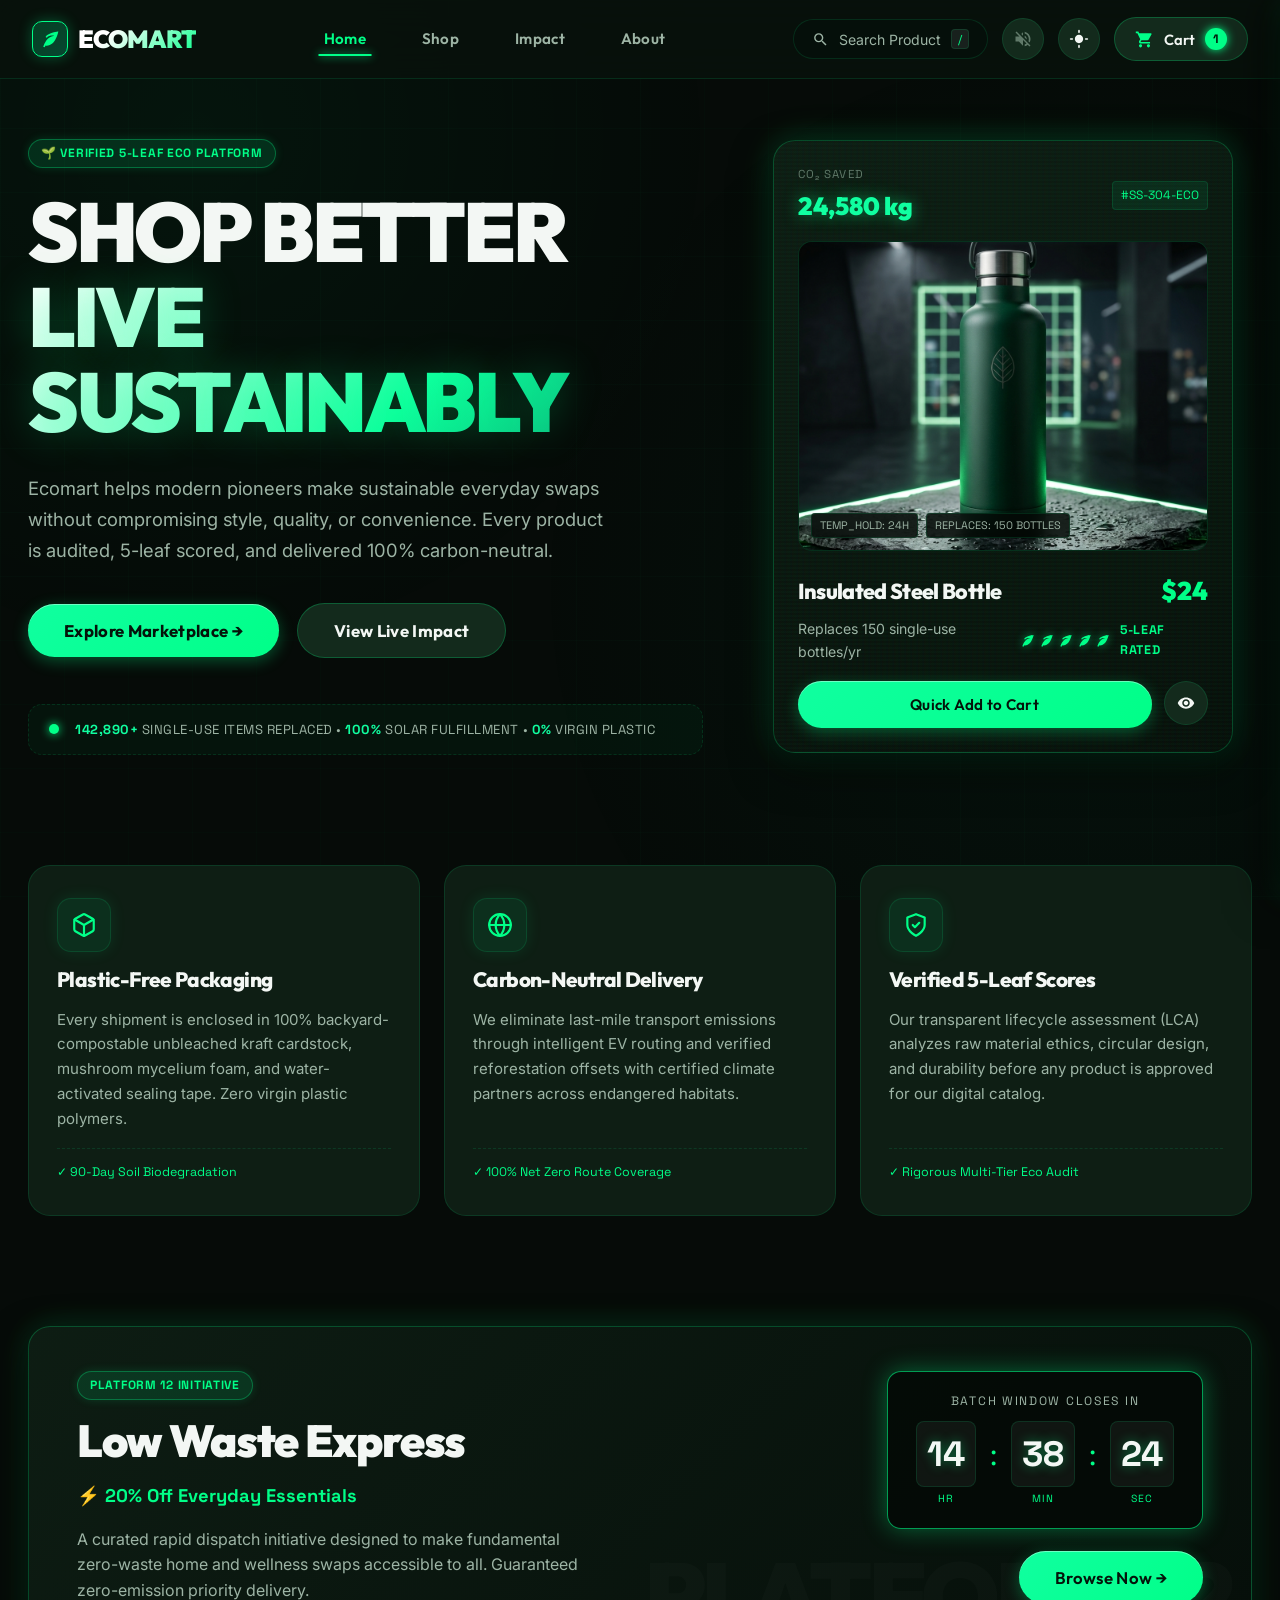
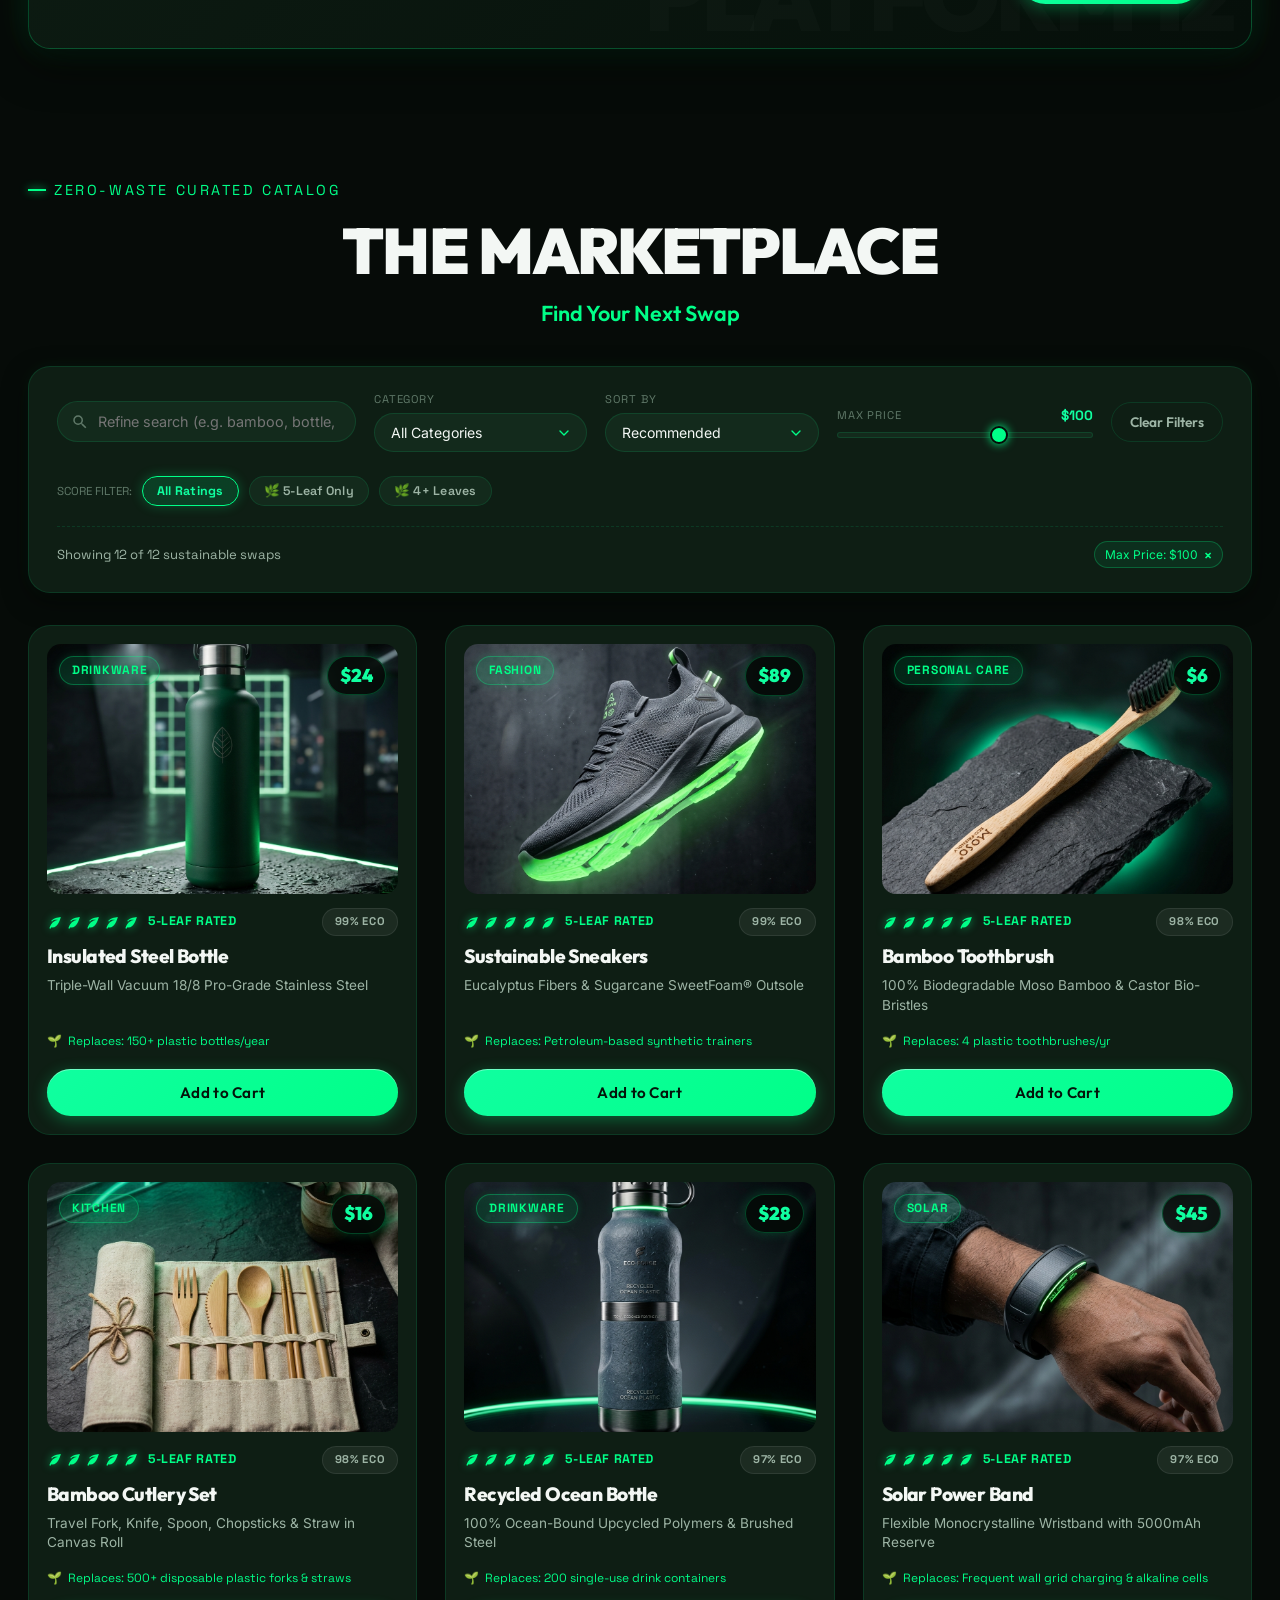
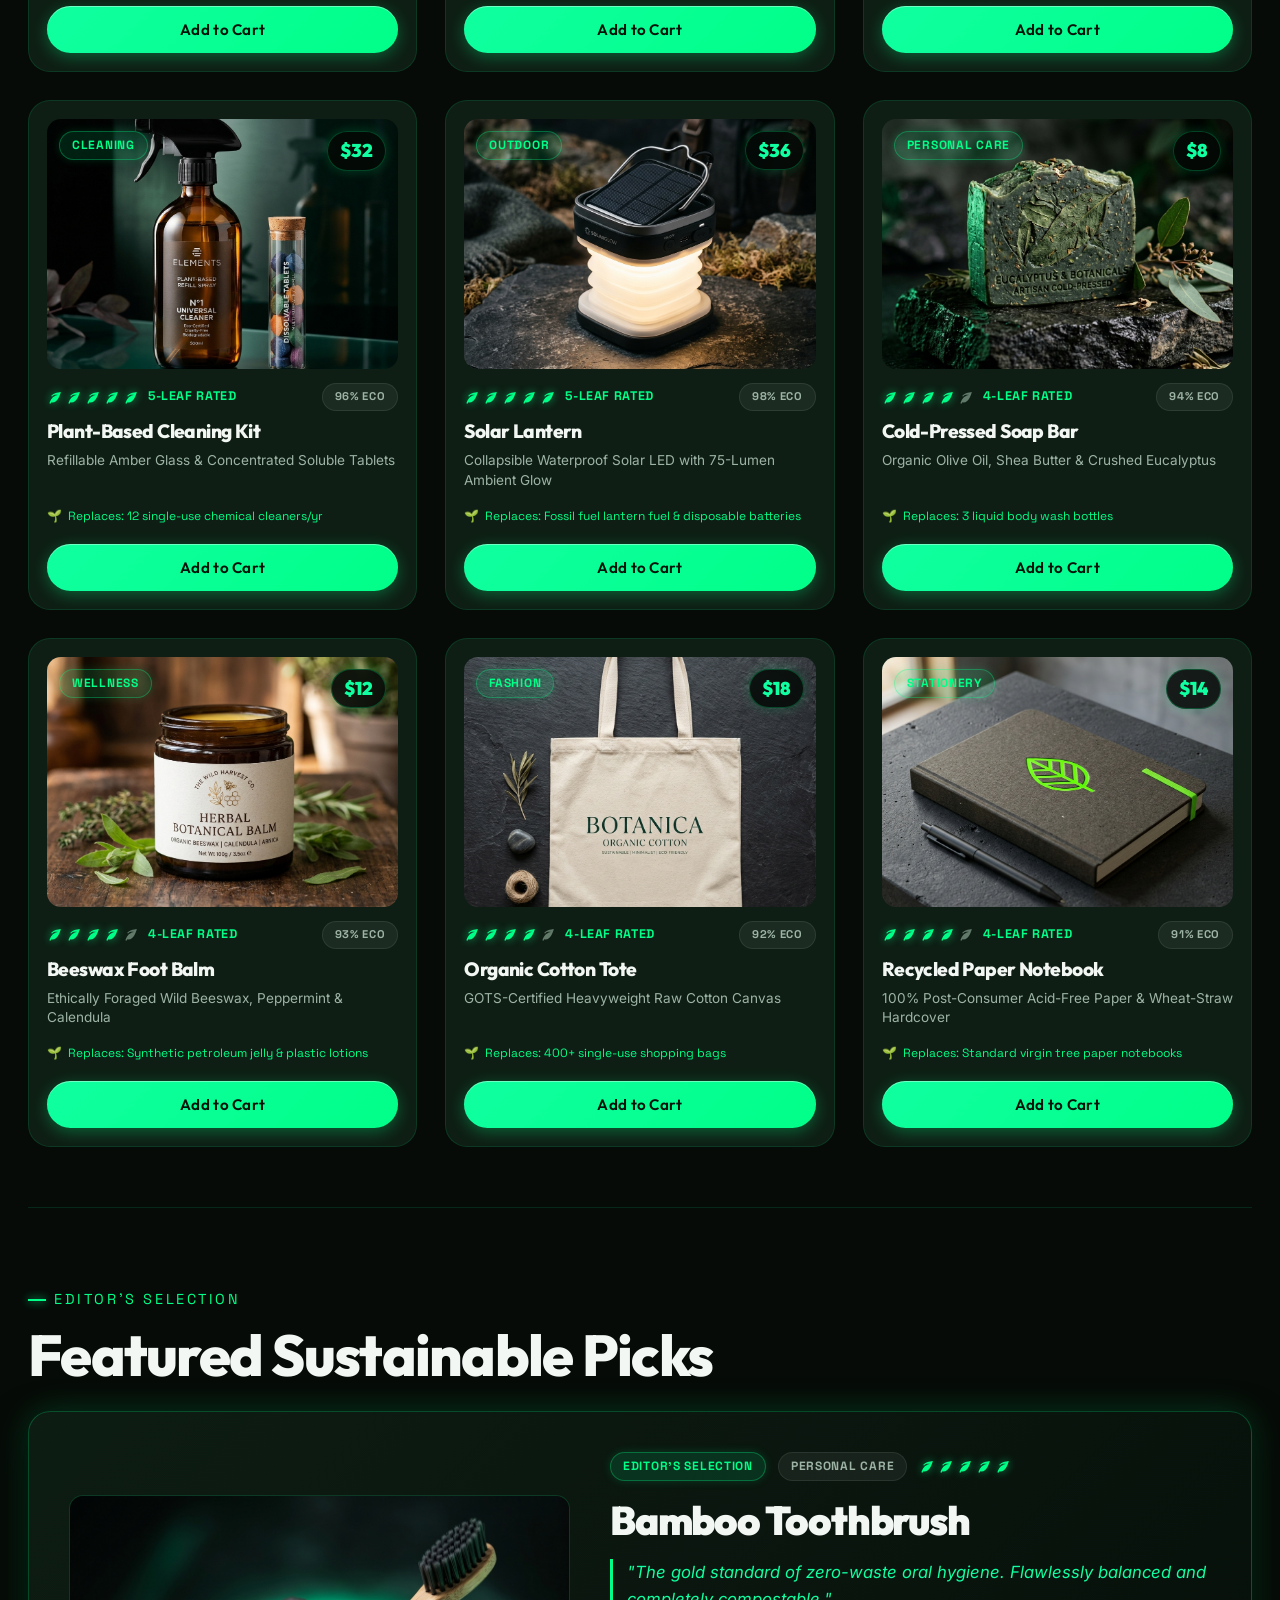
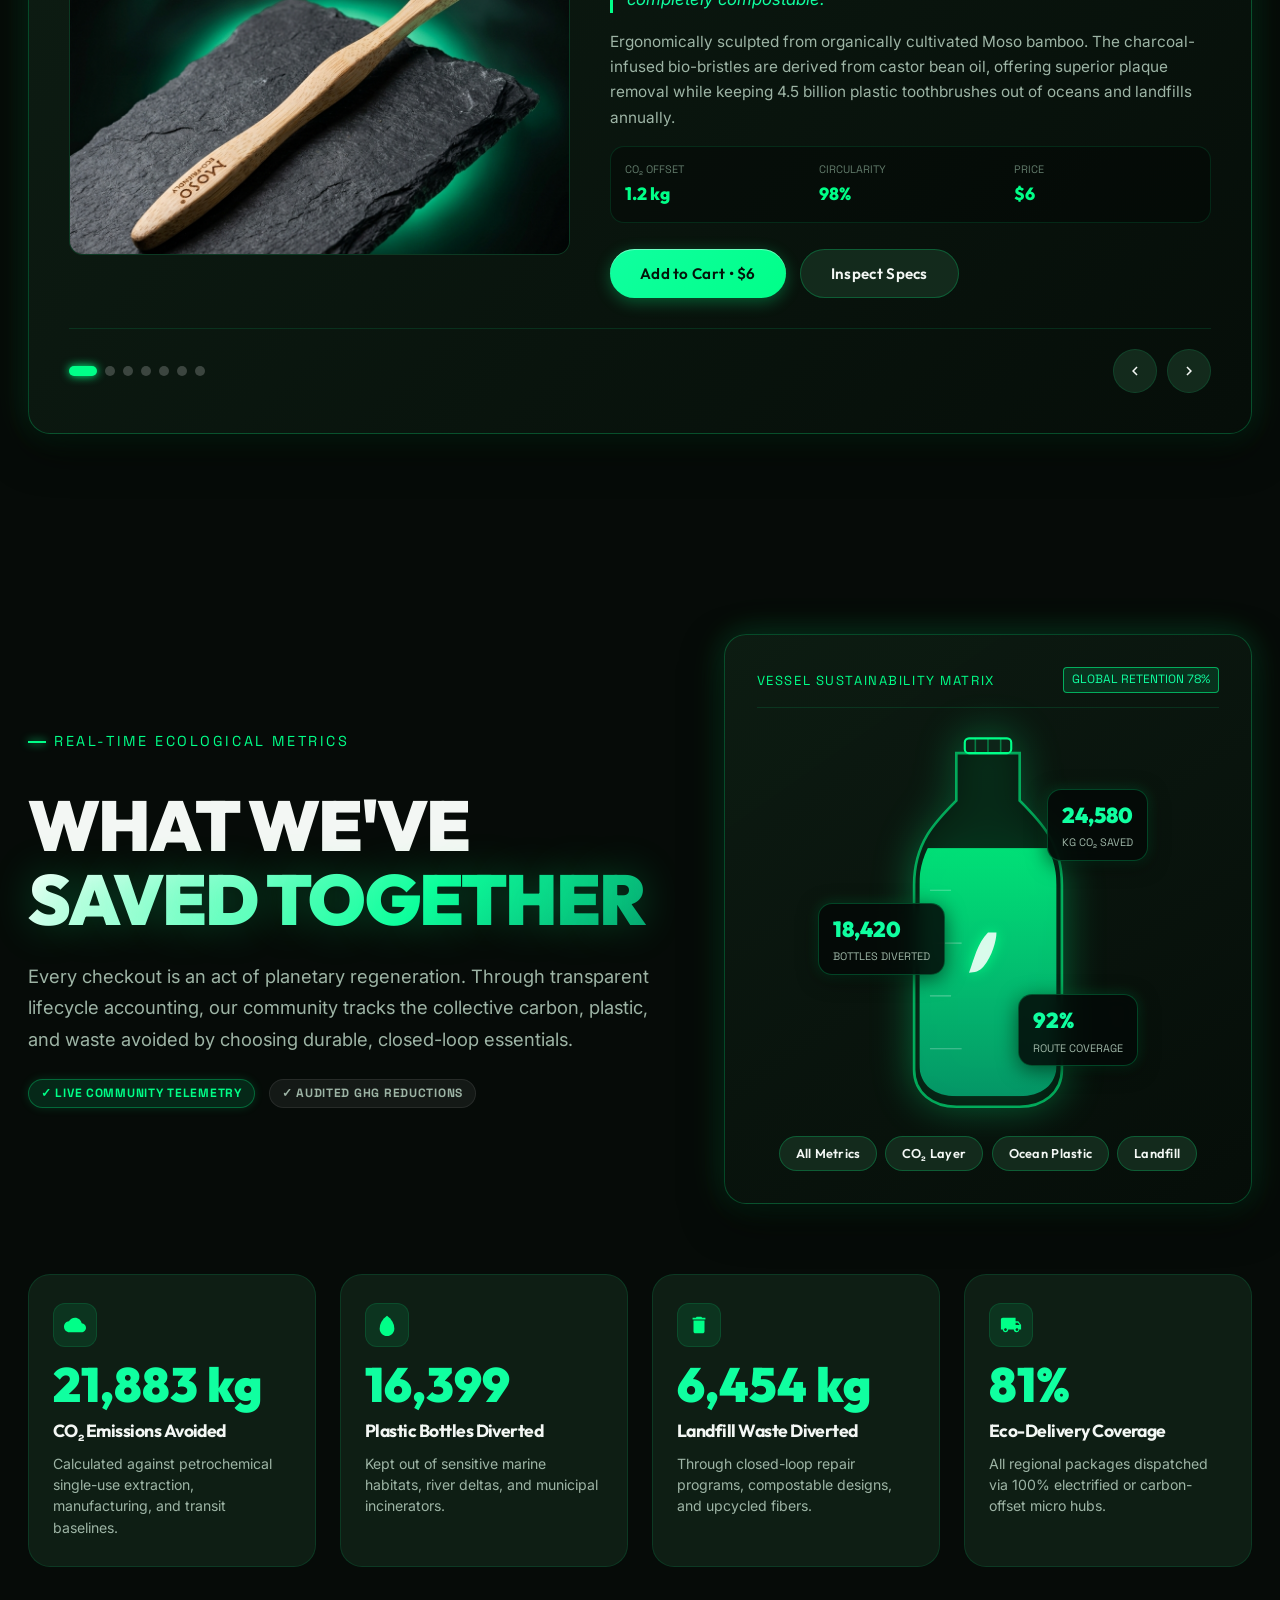
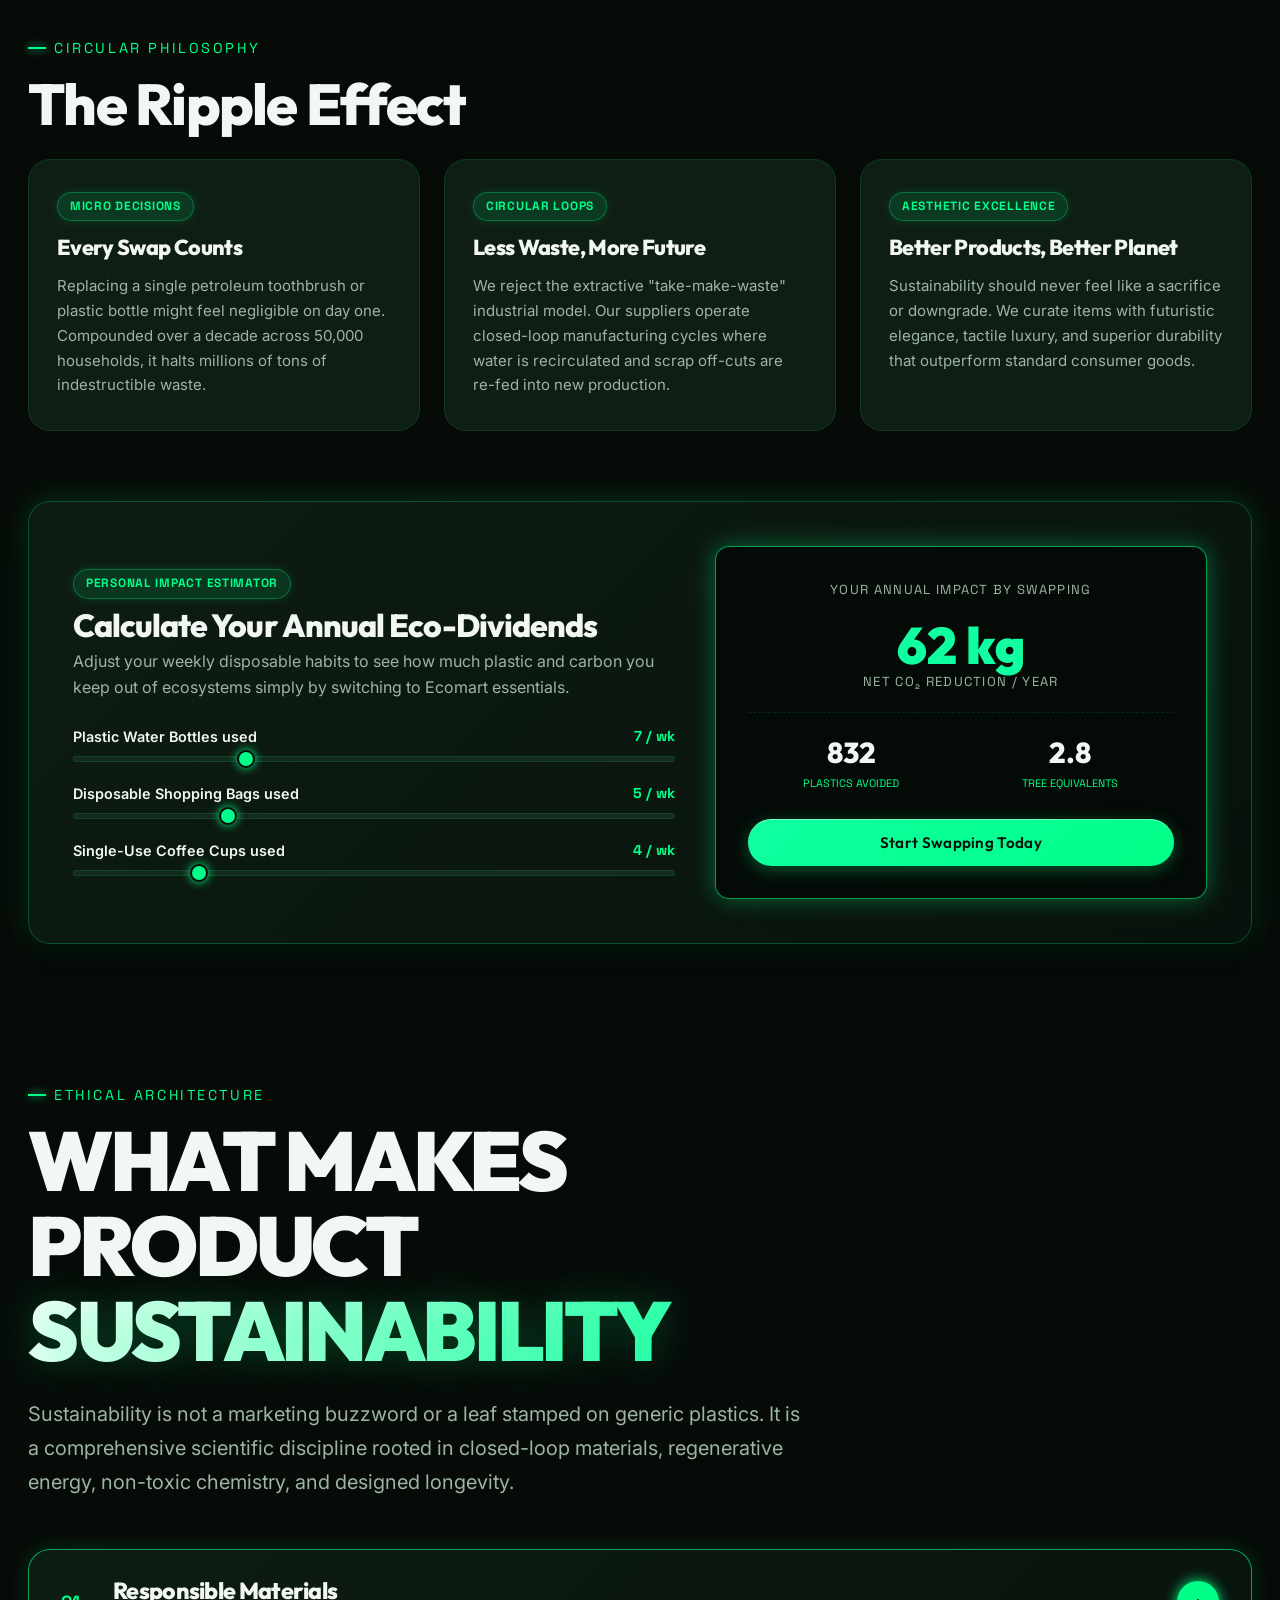
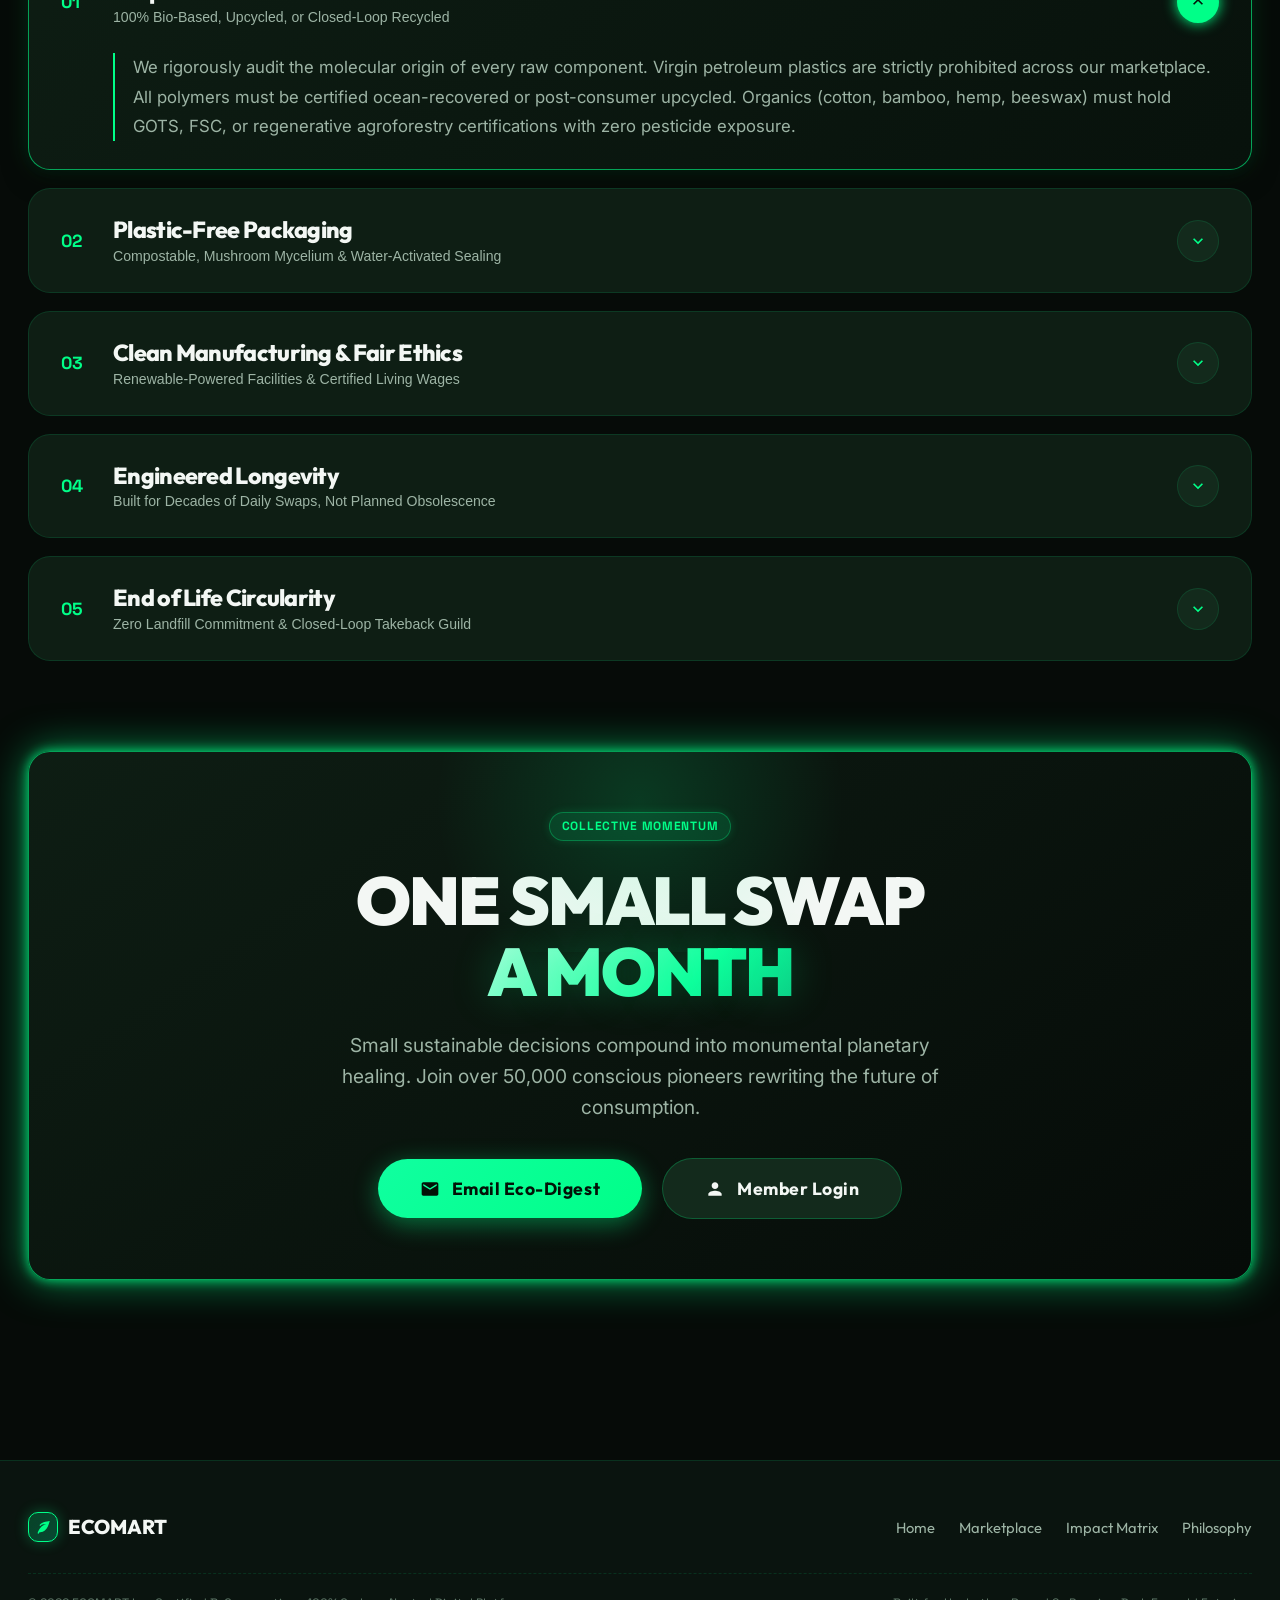
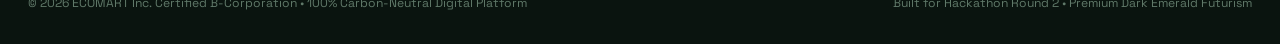
==== index.html @ 50e30f1f "feat: complete Ecomart sustainable e-commerce marketplace (Hackathon Round 2)" ====
<!DOCTYPE html>
<html lang="en">
<head>
  <meta charset="UTF-8" />
  <meta name="viewport" content="width=device-width, initial-scale=1.0" />
  <title>Ecomart — Futuristic Sustainable Marketplace</title>
  <meta name="description" content="Ecomart is a premium eco-conscious sustainable marketplace blending dark emerald futurism with cyber-tech design. Shop verified 5-leaf scored eco products with carbon-neutral delivery." />
  <meta name="theme-color" content="#060B08" />

  <!-- Google Fonts -->
  <link rel="preconnect" href="https://fonts.googleapis.com" />
  <link rel="preconnect" href="https://fonts.gstatic.com" crossorigin />
  <link href="https://fonts.googleapis.com/css2?family=Inter:wght@300;400;500;600;700&family=Outfit:wght@400;500;600;700;800;900&family=Space+Grotesk:wght@400;500;600;700&display=swap" rel="stylesheet" />

  <!-- Stylesheets -->
  <link rel="stylesheet" href="styles/main.css" />
  <link rel="stylesheet" href="styles/navbar.css" />
  <link rel="stylesheet" href="styles/hero.css" />
  <link rel="stylesheet" href="styles/shop.css" />
  <link rel="stylesheet" href="styles/impact.css" />
  <link rel="stylesheet" href="styles/about.css" />
  <link rel="stylesheet" href="styles/cursor.css" />
</head>
<body>

  <!-- Custom Botanical Leaf Cursor -->
  <div id="custom-cursor-follower" class="custom-cursor-follower">
    <svg class="cursor-leaf-svg" viewBox="0 0 24 24">
      <path d="M17 8C8 10 5.9 16.17 3.82 21.34L5.71 22L6.66 19.7C7.14 19.87 7.64 20 8 20C19 20 22 3 22 3C22 3 10 4 6.66 9.47L8.2 10.42C10.74 6.75 17 8 17 8Z"/>
    </svg>
  </div>
  <div id="cursor-trail-dot" class="cursor-trail-dot"></div>

  <!-- Toast Notification Container -->
  <div id="toast-container"></div>

  <!-- Global Site Header -->
  <header class="site-header">
    <div class="container">
      <nav class="nav-wrapper" aria-label="Main Navigation">
        <!-- Brand Logo -->
        <a href="#home" class="brand-logo" data-target="home">
          <div class="brand-icon-wrapper">
            <svg class="brand-leaf-svg" viewBox="0 0 24 24">
              <path d="M17 8C8 10 5.9 16.17 3.82 21.34L5.71 22L6.66 19.7C7.14 19.87 7.64 20 8 20C19 20 22 3 22 3C22 3 10 4 6.66 9.47L8.2 10.42C10.74 6.75 17 8 17 8Z"/>
            </svg>
          </div>
          <span class="brand-text">ECOMART</span>
        </a>

        <!-- Desktop Navigation Links -->
        <ul class="nav-links">
          <li><a href="index.html" class="nav-link active" data-target="home">Home</a></li>
          <li><a href="shop.html" class="nav-link" data-target="shop">Shop</a></li>
          <li><a href="impact.html" class="nav-link" data-target="impact">Impact</a></li>
          <li><a href="about.html" class="nav-link" data-target="about">About</a></li>
        </ul>

        <!-- Nav Actions -->
        <div class="nav-actions">
          <!-- Search Product Trigger -->
          <button id="search-trigger-btn" class="search-trigger-btn" aria-label="Search Products">
            <svg style="width: 17px; height: 17px; fill: currentColor;" viewBox="0 0 24 24">
              <path d="M15.5 14h-.79l-.28-.27A6.471 6.471 0 0 0 16 9.5 6.5 6.5 0 1 0 9.5 16c1.61 0 3.09-.59 4.23-1.57l.27.28v.79l5 4.99L20.49 19l-4.99-5zm-6 0C7.01 14 5 11.99 5 9.5S7.01 5 9.5 5 14 7.01 14 9.5 11.99 14 9.5 14z"/>
            </svg>
            <span class="search-label">Search Product</span>
            <span class="search-kbd">/</span>
          </button>

          <!-- Audio SFX Toggle -->
          <button id="sfx-toggle-btn" class="theme-toggle-btn" aria-label="Toggle Audio Feedback" title="Enable Cyber-Chimes">
            <svg style="width: 20px; height: 20px; fill: var(--text-muted);" viewBox="0 0 24 24">
              <path d="M16.5 12c0-1.77-1.02-3.29-2.5-4.03v2.21l2.45 2.45c.03-.2.05-.41.05-.63zm2.5 0c0 .94-.2 1.82-.54 2.64l1.51 1.51C20.63 14.91 21 13.5 21 12c0-4.28-2.99-7.86-7-8.77v2.06c2.89.86 5 3.54 5 6.71zM4.27 3L3 4.27 7.73 9H3v6h4l5 5v-6.73l4.25 4.25c-.67.52-1.42.93-2.25 1.18v2.06c1.38-.31 2.63-.95 3.69-1.81L19.73 21 21 19.73l-9-9L4.27 3zM12 4L9.91 6.09 12 8.18V4z"/>
            </svg>
          </button>

          <!-- Theme Toggle -->
          <button id="theme-toggle-btn" class="theme-toggle-btn" aria-label="Toggle Theme" title="Toggle Theme">
            <svg style="width: 20px; height: 20px; fill: currentColor;" viewBox="0 0 24 24">
              <path d="M12 7c-2.76 0-5 2.24-5 5s2.24 5 5 5 5-2.24 5-5-2.24-5-5-5zM2 13h2c.55 0 1-.45 1-1s-.45-1-1-1H2c-.55 0-1 .45-1 1s.45 1 1 1zm18 0h2c.55 0 1-.45 1-1s-.45-1-1-1h-2c-.55 0-1 .45-1 1s.45 1 1 1zM11 2v2c0 .55.45 1 1 1s1-.45 1-1V2c0-.55-.45-1-1-1s-1 .45-1 1zm0 18v2c0 .55.45 1 1 1s1-.45 1-1v-2c0-.55-.45-1-1-1s-1 .45-1 1z"/>
            </svg>
          </button>

          <!-- Cart Trigger Button -->
          <button id="cart-trigger-btn" class="cart-trigger-btn" aria-label="Open Cart">
            <svg class="cart-leaf-icon" style="width: 19px; height: 19px; fill: var(--accent-neon);" viewBox="0 0 24 24">
              <path d="M7 18c-1.1 0-1.99.9-1.99 2S5.9 22 7 22s2-.9 2-2-.9-2-2-2zM1 2v2h2l3.6 7.59-1.35 2.45c-.16.28-.25.61-.25.96 0 1.1.9 2 2 2h12v-2H7.42c-.14 0-.25-.11-.25-.25l.03-.12.9-1.63h7.45c.75 0 1.41-.41 1.75-1.03l3.58-6.49c.08-.14.12-.31.12-.48 0-.55-.45-1-1-1H5.21l-.94-2H1zm16 16c-1.1 0-1.99.9-1.99 2s.89 2 1.99 2 2-.9 2-2-.9-2-2-2z"/>
            </svg>
            <span>Cart</span>
            <span id="cart-badge" class="cart-badge">1</span>
          </button>

          <!-- Mobile Hamburger -->
          <button id="hamburger-btn" class="hamburger-btn" aria-label="Toggle mobile menu">
            <span class="hamburger-line"></span>
            <span class="hamburger-line"></span>
            <span class="hamburger-line"></span>
          </button>
        </div>
      </nav>
    </div>

    <!-- Mobile Drawer -->
    <div id="mobile-nav-drawer" class="mobile-nav-drawer">
      <ul class="mobile-nav-links">
        <li><a class="mobile-nav-link active" data-target="home">Home</a></li>
        <li><a class="mobile-nav-link" data-target="shop">Shop Marketplace</a></li>
        <li><a class="mobile-nav-link" data-target="impact">Impact & Metrics</a></li>
        <li><a class="mobile-nav-link" data-target="about">Sustainability Philosophy</a></li>
      </ul>
      <button class="btn btn-primary" style="margin-top: auto;" onclick="window.ecomartStore.setActiveTab('shop')">
        Explore Products
      </button>
    </div>
  </header>

  <!-- ==========================================================================
       VIEW: HOME PAGE
       ========================================================================== -->
  <main id="view-home" class="view-section">
    <!-- Hero Section -->
    <section class="hero-section">
      <div class="container">
        <div class="hero-grid">
          <!-- Left Hero Content -->
          <div class="hero-content">
            <span class="badge badge-neon hero-tag">
              🌱 Verified 5-Leaf Eco Platform
            </span>
            <div class="hero-headline">
              <h1 class="hero-title">
                Shop Better<br />
                <span class="hero-title-highlight">Live Sustainably</span>
              </h1>
            </div>
            <p class="hero-description">
              Ecomart helps modern pioneers make sustainable everyday swaps without compromising style, quality, or convenience. Every product is audited, 5-leaf scored, and delivered 100% carbon-neutral.
            </p>
            <div class="hero-cta-group">
              <button id="hero-explore-btn" class="btn btn-primary btn-pill">
                Explore Marketplace →
              </button>
              <button id="hero-impact-btn" class="btn btn-secondary btn-pill">
                View Live Impact
              </button>
            </div>

            <!-- Live Status Ticker -->
            <div class="hero-ticker-wrapper">
              <div class="ticker-pulse-dot"></div>
              <div class="ticker-text">
                <span>142,890+</span> single-use items replaced • <span>100%</span> solar fulfillment • <span>0%</span> virgin plastic
              </div>
            </div>
          </div>

          <!-- Right Hero Product Showcase (HUD / Data Panel) -->
          <div class="hero-product-showcase">
            <div class="hero-product-card">
              <!-- Top HUD Info -->
              <div class="hero-card-header">
                <div class="hero-co2-badge">
                  <span class="hero-co2-label">CO₂ Saved</span>
                  <span class="hero-co2-value">24,580 kg</span>
                </div>
                <span class="hero-hud-id">#SS-304-ECO</span>
              </div>

              <!-- Product Image -->
              <div class="hero-img-wrapper">
                <img class="hero-card-img" src="assets/images/insulated_steel_bottle.jpg" alt="Insulated Steel Bottle" />
                <div class="hero-telemetry-tags">
                  <span class="telemetry-tag">TEMP_HOLD: 24H</span>
                  <span class="telemetry-tag">REPLACES: 150 BOTTLES</span>
                </div>
              </div>

              <!-- Card Body -->
              <div class="hero-card-details">
                <div class="hero-card-title-row">
                  <h3 class="hero-card-title">Insulated Steel Bottle</h3>
                  <div class="hero-card-price">$24</div>
                </div>
                <div class="hero-card-subinfo">
                  <span class="hero-card-replaces">Replaces 150 single-use bottles/yr</span>
                  <div class="leaf-rating">
                    <svg class="leaf-icon active" viewBox="0 0 24 24"><path d="M17 8C8 10 5.9 16.17 3.82 21.34L5.71 22L6.66 19.7C7.14 19.87 7.64 20 8 20C19 20 22 3 22 3C22 3 10 4 6.66 9.47L8.2 10.42C10.74 6.75 17 8 17 8Z"/></svg>
                    <svg class="leaf-icon active" viewBox="0 0 24 24"><path d="M17 8C8 10 5.9 16.17 3.82 21.34L5.71 22L6.66 19.7C7.14 19.87 7.64 20 8 20C19 20 22 3 22 3C22 3 10 4 6.66 9.47L8.2 10.42C10.74 6.75 17 8 17 8Z"/></svg>
                    <svg class="leaf-icon active" viewBox="0 0 24 24"><path d="M17 8C8 10 5.9 16.17 3.82 21.34L5.71 22L6.66 19.7C7.14 19.87 7.64 20 8 20C19 20 22 3 22 3C22 3 10 4 6.66 9.47L8.2 10.42C10.74 6.75 17 8 17 8Z"/></svg>
                    <svg class="leaf-icon active" viewBox="0 0 24 24"><path d="M17 8C8 10 5.9 16.17 3.82 21.34L5.71 22L6.66 19.7C7.14 19.87 7.64 20 8 20C19 20 22 3 22 3C22 3 10 4 6.66 9.47L8.2 10.42C10.74 6.75 17 8 17 8Z"/></svg>
                    <svg class="leaf-icon active" viewBox="0 0 24 24"><path d="M17 8C8 10 5.9 16.17 3.82 21.34L5.71 22L6.66 19.7C7.14 19.87 7.64 20 8 20C19 20 22 3 22 3C22 3 10 4 6.66 9.47L8.2 10.42C10.74 6.75 17 8 17 8Z"/></svg>
                    <span class="leaf-rating-label">5-Leaf Rated</span>
                  </div>
                </div>

                <div class="hero-card-actions">
                  <button id="hero-card-add-btn" class="btn btn-primary">
                    Quick Add to Cart
                  </button>
                  <button id="hero-card-inspect-btn" class="btn btn-secondary btn-icon" title="Inspect Specifications">
                    <svg style="width: 18px; height: 18px; fill: currentColor;" viewBox="0 0 24 24">
                      <path d="M12 4.5C7 4.5 2.73 7.61 1 12c1.73 4.39 6 7.5 11 7.5s9.27-3.11 11-7.5c-1.73-4.39-6-7.5-11-7.5zM12 17c-2.76 0-5-2.24-5-5s2.24-5 5-5 5 2.24 5 5-2.24 5-5 5zm0-8c-1.66 0-3 1.34-3 3s1.34 3 3 3 3-1.34 3-3-1.34-3-3-3z"/>
                    </svg>
                  </button>
                </div>
              </div>
            </div>
          </div>
        </div>
      </div>
    </section>

    <!-- Sustainability Benefits (3 Cards) -->
    <section class="benefits-section">
      <div class="container">
        <div class="benefits-grid">
          <!-- Card 1 -->
          <div class="benefit-card">
            <div class="benefit-icon-wrapper">
              <svg class="benefit-icon-svg" viewBox="0 0 24 24" fill="none" stroke="currentColor" stroke-width="2" stroke-linecap="round" stroke-linejoin="round">
                <path d="M21 16V8a2 2 0 0 0-1-1.73l-7-4a2 2 0 0 0-2 0l-7 4A2 2 0 0 0 3 8v8a2 2 0 0 0 1 1.73l7 4a2 2 0 0 0 2 0l7-4A2 2 0 0 0 21 16z"></path>
                <polyline points="3.27 6.96 12 12.01 20.73 6.96"></polyline>
                <line x1="12" y1="22.08" x2="12" y2="12"></line>
              </svg>
            </div>
            <h3 class="benefit-title">Plastic-Free Packaging</h3>
            <p class="benefit-description">
              Every shipment is enclosed in 100% backyard-compostable unbleached kraft cardstock, mushroom mycelium foam, and water-activated sealing tape. Zero virgin plastic polymers.
            </p>
            <div class="benefit-footer-metric">
              <span>✓ 90-Day Soil Biodegradation</span>
            </div>
          </div>

          <!-- Card 2 -->
          <div class="benefit-card">
            <div class="benefit-icon-wrapper">
              <svg class="benefit-icon-svg" viewBox="0 0 24 24" fill="none" stroke="currentColor" stroke-width="2" stroke-linecap="round" stroke-linejoin="round">
                <circle cx="12" cy="12" r="10"></circle>
                <path d="M12 2a14.5 14.5 0 0 0 0 20 14.5 14.5 0 0 0 0-20"></path>
                <path d="M2 12h20"></path>
              </svg>
            </div>
            <h3 class="benefit-title">Carbon-Neutral Delivery</h3>
            <p class="benefit-description">
              We eliminate last-mile transport emissions through intelligent EV routing and verified reforestation offsets with certified climate partners across endangered habitats.
            </p>
            <div class="benefit-footer-metric">
              <span>✓ 100% Net Zero Route Coverage</span>
            </div>
          </div>

          <!-- Card 3 -->
          <div class="benefit-card">
            <div class="benefit-icon-wrapper">
              <svg class="benefit-icon-svg" viewBox="0 0 24 24" fill="none" stroke="currentColor" stroke-width="2" stroke-linecap="round" stroke-linejoin="round">
                <path d="M12 22s8-4 8-10V5l-8-3-8 3v7c0 6 8 10 8 10z"></path>
                <polyline points="9 12 11 14 15 10"></polyline>
              </svg>
            </div>
            <h3 class="benefit-title">Verified 5-Leaf Scores</h3>
            <p class="benefit-description">
              Our transparent lifecycle assessment (LCA) analyzes raw material ethics, circular design, and durability before any product is approved for our digital catalog.
            </p>
            <div class="benefit-footer-metric">
              <span>✓ Rigorous Multi-Tier Eco Audit</span>
            </div>
          </div>
        </div>
      </div>
    </section>

    <!-- Platform 12 Section -->
    <section class="platform-section">
      <div class="container">
        <div class="platform-banner">
          <div class="platform-left">
            <span class="badge badge-neon platform-badge">Platform 12 Initiative</span>
            <h2 class="platform-title">Low Waste Express</h2>
            <div class="platform-offer">
              <span>⚡ 20% Off Everyday Essentials</span>
            </div>
            <p class="platform-desc">
              A curated rapid dispatch initiative designed to make fundamental zero-waste home and wellness swaps accessible to all. Guaranteed zero-emission priority delivery.
            </p>
          </div>

          <div class="platform-right">
            <!-- Digital Countdown Container -->
            <div class="countdown-box">
              <span class="countdown-label">Batch Window Closes In</span>
              <div class="countdown-digits">
                <div class="digit-unit">
                  <span id="countdown-hr" class="digit-value">14</span>
                  <span class="digit-label">HR</span>
                </div>
                <span class="digit-divider">:</span>
                <div class="digit-unit">
                  <span id="countdown-min" class="digit-value">38</span>
                  <span class="digit-label">MIN</span>
                </div>
                <span class="digit-divider">:</span>
                <div class="digit-unit">
                  <span id="countdown-sec" class="digit-value">24</span>
                  <span class="digit-label">SEC</span>
                </div>
              </div>
            </div>

            <!-- Browse Now CTA Button -->
            <button id="platform-browse-now-btn" class="btn btn-primary platform-cta-btn">
              Browse Now →
            </button>
          </div>
        </div>
      </div>
    </section>
  </main>

  <!-- ==========================================================================
       VIEW: SHOP / MARKETPLACE
       ========================================================================== -->
  <main id="view-shop" class="view-section">
    <section class="shop-section">
      <div class="container">
        <!-- Shop Header -->
        <div class="shop-header">
          <span class="section-subtitle">Zero-Waste Curated Catalog</span>
          <h1 class="shop-headline">The Marketplace</h1>
          <p class="shop-subheadline">Find Your Next Swap</p>
        </div>

        <!-- Filter Toolbar System -->
        <div class="filter-toolbar-card">
          <div class="filter-row-primary">
            <!-- Refine Search -->
            <div class="filter-search-box">
              <svg class="filter-search-icon" viewBox="0 0 24 24">
                <path d="M15.5 14h-.79l-.28-.27A6.471 6.471 0 0 0 16 9.5 6.5 6.5 0 1 0 9.5 16c1.61 0 3.09-.59 4.23-1.57l.27.28v.79l5 4.99L20.49 19l-4.99-5zm-6 0C7.01 14 5 11.99 5 9.5S7.01 5 9.5 5 14 7.01 14 9.5 11.99 14 9.5 14z"/>
              </svg>
              <input type="text" id="filter-search-input" class="filter-search-input" placeholder="Refine search (e.g. bamboo, bottle, tote)..." />
            </div>

            <!-- Category Dropdown -->
            <div class="filter-select-wrapper">
              <label class="filter-select-label" for="filter-category-select">Category</label>
              <select id="filter-category-select" class="filter-select">
                <option value="All">All Categories</option>
                <option value="Personal Care">Personal Care</option>
                <option value="Drinkware">Drinkware</option>
                <option value="Fashion">Fashion</option>
                <option value="Cleaning">Cleaning</option>
                <option value="Stationery">Stationery</option>
                <option value="Solar">Solar Tech</option>
                <option value="Outdoor">Outdoor</option>
                <option value="Wellness">Wellness</option>
                <option value="Kitchen">Kitchen</option>
              </select>
            </div>

            <!-- Sort By Dropdown -->
            <div class="filter-select-wrapper">
              <label class="filter-select-label" for="filter-sort-select">Sort By</label>
              <select id="filter-sort-select" class="filter-select">
                <option value="recommended">Recommended</option>
                <option value="price-asc">Price: Low to High</option>
                <option value="price-desc">Price: High to Low</option>
                <option value="rating-desc">Highest Rated</option>
                <option value="sustainability-desc">Most Sustainable</option>
                <option value="newest">Newest Swaps</option>
              </select>
            </div>

            <!-- Max Price Slider -->
            <div class="filter-slider-wrapper">
              <div class="filter-slider-header">
                <label class="filter-slider-label" for="filter-price-slider">Max Price</label>
                <span id="filter-price-val" class="filter-slider-value">$100</span>
              </div>
              <input type="range" id="filter-price-slider" class="filter-range-input" min="10" max="150" value="100" step="5" />
            </div>

            <!-- Clear Filters Button -->
            <button id="filter-reset-btn" class="filter-reset-btn">
              Clear Filters
            </button>
          </div>

          <!-- Quick Leaf Rating Filters -->
          <div style="display: flex; align-items: center; gap: 10px; flex-wrap: wrap; margin-top: 4px;">
            <span style="font-family: var(--font-mono); font-size: 0.72rem; color: var(--text-muted); text-transform: uppercase;">Score Filter:</span>
            <button class="btn btn-secondary leaf-filter-btn active" data-rating="0" style="padding: 6px 14px; font-size: 0.78rem;">All Ratings</button>
            <button class="btn btn-secondary leaf-filter-btn" data-rating="5" style="padding: 6px 14px; font-size: 0.78rem;">🌿 5-Leaf Only</button>
            <button class="btn btn-secondary leaf-filter-btn" data-rating="4" style="padding: 6px 14px; font-size: 0.78rem;">🌿 4+ Leaves</button>
          </div>

          <!-- Active Filter Status & Badges -->
          <div class="filter-status-bar">
            <span id="filter-results-count" class="filter-results-count">Showing 12 of 12 sustainable swaps</span>
            <div id="filter-active-pills" class="filter-active-pills"></div>
          </div>
        </div>

        <!-- Marketplace 12-Product Grid -->
        <div id="marketplace-product-grid" class="product-grid"></div>

        <!-- Featured Sustainable Picks (Editor's Selection Carousel) -->
        <section class="featured-picks-section">
          <div style="margin-bottom: 24px; text-align: left;">
            <span class="section-subtitle">Editor's Selection</span>
            <h2 class="section-title">Featured Sustainable Picks</h2>
          </div>

          <div id="featured-carousel-container" class="carousel-container">
            <!-- Carousel Slides -->
            <div id="carousel-slides-wrapper"></div>

            <!-- Carousel Controls -->
            <div class="carousel-controls">
              <div id="carousel-dots-wrapper" class="carousel-dots"></div>
              <div class="carousel-nav-arrows">
                <button id="carousel-prev-btn" class="btn-icon" aria-label="Previous Slide">
                  <svg style="width: 18px; height: 18px; fill: currentColor;" viewBox="0 0 24 24">
                    <path d="M15.41 7.41L14 6l-6 6 6 6 1.41-1.41L10.83 12z"/>
                  </svg>
                </button>
                <button id="carousel-next-btn" class="btn-icon" aria-label="Next Slide">
                  <svg style="width: 18px; height: 18px; fill: currentColor;" viewBox="0 0 24 24">
                    <path d="M10 6L8.59 7.41 13.17 12l-4.58 4.59L10 18l6-6z"/>
                  </svg>
                </button>
              </div>
            </div>
          </div>
        </section>
      </div>
    </section>
  </main>

  <!-- ==========================================================================
       VIEW: DEDICATED PRODUCT DETAIL PAGE (Route: /product/:id)
       ========================================================================== -->
  <main id="view-product" class="view-section hidden">
    <section class="product-page-section" style="padding: 40px 0 100px;">
      <div class="container">
        <!-- Breadcrumb & Back button -->
        <div style="display: flex; align-items: center; justify-content: space-between; margin-bottom: 32px; flex-wrap: wrap; gap: 14px;">
          <div style="display: flex; align-items: center; gap: 8px; font-family: var(--font-mono); font-size: 0.84rem; color: var(--text-muted);">
            <a href="#shop" class="nav-link-subtle" onclick="window.ecomartStore.setActiveTab('shop')" style="color: var(--text-secondary); text-decoration: none;">The Marketplace</a>
            <span>/</span>
            <span id="product-page-breadcrumb-cat" style="color: var(--accent-neon);">Category</span>
            <span>/</span>
            <span id="product-page-breadcrumb-name" style="color: var(--text-primary);">Product Name</span>
          </div>
          <button id="product-page-back-btn" class="btn btn-secondary" style="padding: 8px 18px; font-size: 0.84rem; display: flex; align-items: center; gap: 6px;">
            ← Back to Marketplace
          </button>
        </div>

        <!-- Dedicated Product Detail Container -->
        <div id="product-page-content" class="product-page-grid"></div>

        <!-- Related Products Section -->
        <div style="margin-top: 80px; border-top: 1px solid var(--border-subtle); padding-top: 50px;">
          <div style="margin-bottom: 30px;">
            <span class="section-subtitle">Complementary Swaps</span>
            <h2 class="section-title">Related Sustainable Swaps</h2>
          </div>
          <div id="product-page-related-grid" class="product-grid" style="grid-template-columns: repeat(auto-fill, minmax(280px, 1fr));"></div>
        </div>
      </div>
    </section>
  </main>

  <!-- ==========================================================================
       VIEW: IMPACT & METRICS
       ========================================================================== -->
  <main id="view-impact" class="view-section">
    <section class="impact-section">
      <div class="container">
        <!-- Impact Hero Grid -->
        <div class="impact-hero-grid">
          <div class="impact-hero-content">
            <span class="section-subtitle">Real-Time Ecological Metrics</span>
            <h1 class="impact-hero-title">
              What We've<br />
              <span class="hero-title-highlight">Saved Together</span>
            </h1>
            <p class="impact-hero-desc">
              Every checkout is an act of planetary regeneration. Through transparent lifecycle accounting, our community tracks the collective carbon, plastic, and waste avoided by choosing durable, closed-loop essentials.
            </p>
            <div style="display: flex; gap: 14px; flex-wrap: wrap;">
              <span class="badge badge-neon">✓ Live Community Telemetry</span>
              <span class="badge badge-dark">✓ Audited GHG Reductions</span>
            </div>
          </div>

          <!-- Futuristic Bottle Visualization HUD -->
          <div class="impact-visualization-card">
            <div class="bottle-hud-header">
              <span class="bottle-hud-title">Vessel Sustainability Matrix</span>
              <span id="bottle-status-readout" class="bottle-hud-status">GLOBAL RETENTION 78%</span>
            </div>

            <div class="bottle-graphic-container">
              <!-- SVG Bottle Graphic -->
              <svg class="bottle-outline-svg" viewBox="0 0 200 360" fill="none" xmlns="http://www.w3.org/2000/svg">
                <defs>
                  <linearGradient id="neon-liquid-grad" x1="0%" y1="0%" x2="0%" y2="100%">
                    <stop offset="0%" stop-color="#00FF88" stop-opacity="0.85" />
                    <stop offset="100%" stop-color="#059669" stop-opacity="0.95" />
                  </linearGradient>
                  <linearGradient id="co2-liquid-grad" x1="0%" y1="0%" x2="0%" y2="100%">
                    <stop offset="0%" stop-color="#10FFA0" stop-opacity="0.9" />
                    <stop offset="100%" stop-color="#065F46" stop-opacity="0.95" />
                  </linearGradient>
                  <linearGradient id="ocean-liquid-grad" x1="0%" y1="0%" x2="0%" y2="100%">
                    <stop offset="0%" stop-color="#06B6D4" stop-opacity="0.85" />
                    <stop offset="100%" stop-color="#047857" stop-opacity="0.95" />
                  </linearGradient>
                  <linearGradient id="waste-liquid-grad" x1="0%" y1="0%" x2="0%" y2="100%">
                    <stop offset="0%" stop-color="#F59E0B" stop-opacity="0.85" />
                    <stop offset="100%" stop-color="#059669" stop-opacity="0.95" />
                  </linearGradient>
                  <clipPath id="bottle-clip">
                    <!-- Bottle interior silhouette -->
                    <path d="M75 25 H125 V70 C145 90 165 110 165 145 V315 C165 335 150 345 130 345 H70 C50 345 35 335 35 315 V145 C35 110 55 90 75 70 Z" />
                  </clipPath>
                </defs>

                <!-- Bottle Base & Outer Glass -->
                <path d="M70 20 H130 V65 C150 85 170 105 170 145 V320 C170 342 152 355 130 355 H70 C48 355 30 342 30 320 V145 C30 105 50 85 70 65 Z" 
                      stroke="#00FF88" stroke-width="2.5" stroke-opacity="0.6" fill="rgba(6, 20, 13, 0.6)" />
                
                <!-- Bottle Cap -->
                <rect x="78" y="6" width="44" height="14" rx="4" stroke="#00FF88" stroke-width="2" fill="#0D2418" />
                <path d="M88 6 V20 M100 6 V20 M112 6 V20" stroke="#00FF88" stroke-width="1.5" stroke-opacity="0.4" />

                <!-- Liquid Fill with Wave Animation -->
                <g clip-path="url(#bottle-clip)">
                  <rect id="bottle-liquid-rect" class="bottle-liquid-fill" x="0" y="110" width="200" height="250" fill="url(#neon-liquid-grad)" />
                  <!-- Grid measurement tick lines inside bottle -->
                  <line x1="45" y1="150" x2="65" y2="150" stroke="rgba(255,255,255,0.3)" stroke-width="1" />
                  <line x1="45" y1="200" x2="75" y2="200" stroke="rgba(255,255,255,0.3)" stroke-width="1" />
                  <line x1="45" y1="250" x2="65" y2="250" stroke="rgba(255,255,255,0.3)" stroke-width="1" />
                  <line x1="45" y1="300" x2="75" y2="300" stroke="rgba(255,255,255,0.3)" stroke-width="1" />
                </g>

                <!-- Glowing Laser Engraved Center Leaf -->
                <path d="M100 190 C90 200 87 215 82 228 C87 228 92 227 96 222 C104 212 108 198 108 190 Z" fill="#FFFFFF" fill-opacity="0.85" filter="drop-shadow(0 0 6px #00FF88)" />
              </svg>

              <!-- Floating HUD Callouts -->
              <div class="bottle-callout callout-co2">
                <span class="callout-num">24,580</span>
                <span class="callout-label">kg CO₂ Saved</span>
              </div>
              <div class="bottle-callout callout-bottles">
                <span class="callout-num">18,420</span>
                <span class="callout-label">Bottles Diverted</span>
              </div>
              <div class="bottle-callout callout-coverage">
                <span class="callout-num">92%</span>
                <span class="callout-label">Route Coverage</span>
              </div>
            </div>

            <!-- Layer Switches -->
            <div style="display: flex; gap: 8px; flex-wrap: wrap; justify-content: center; width: 100%;">
              <button class="btn btn-secondary bottle-layer-btn active" data-mode="all" style="padding: 8px 16px; font-size: 0.8rem;">
                All Metrics
              </button>
              <button class="btn btn-secondary bottle-layer-btn" data-mode="co2" style="padding: 8px 16px; font-size: 0.8rem;">
                CO₂ Layer
              </button>
              <button class="btn btn-secondary bottle-layer-btn" data-mode="plastic" style="padding: 8px 16px; font-size: 0.8rem;">
                Ocean Plastic
              </button>
              <button class="btn btn-secondary bottle-layer-btn" data-mode="waste" style="padding: 8px 16px; font-size: 0.8rem;">
                Landfill
              </button>
            </div>
          </div>
        </div>

        <!-- 4 Key Community Metrics Cards -->
        <div class="impact-metrics-grid">
          <div class="impact-stat-card">
            <div class="stat-icon-badge">
              <svg style="width: 22px; height: 22px; fill: currentColor;" viewBox="0 0 24 24">
                <path d="M19.35 10.04C18.67 6.59 15.64 4 12 4 9.11 4 6.6 5.64 5.35 8.04 2.34 8.36 0 10.91 0 14c0 3.31 2.69 6 6 6h13c2.76 0 5-2.24 5-5 0-2.64-2.05-4.78-4.65-4.96z"/>
              </svg>
            </div>
            <div class="stat-number stat-number-accent stat-number-animated" data-target="24580" data-unit="kg">
              24,580 kg
            </div>
            <h3 class="stat-title">CO₂ Emissions Avoided</h3>
            <p class="stat-desc">Calculated against petrochemical single-use extraction, manufacturing, and transit baselines.</p>
          </div>

          <div class="impact-stat-card">
            <div class="stat-icon-badge">
              <svg style="width: 22px; height: 22px; fill: currentColor;" viewBox="0 0 24 24">
                <path d="M12 2c-5.33 4-8 8.67-8 14 0 4.42 3.58 8 8 8s8-3.58 8-8c0-5.33-2.67-10-8-14z"/>
              </svg>
            </div>
            <div class="stat-number stat-number-accent stat-number-animated" data-target="18420" data-unit="units">
              18,420
            </div>
            <h3 class="stat-title">Plastic Bottles Diverted</h3>
            <p class="stat-desc">Kept out of sensitive marine habitats, river deltas, and municipal incinerators.</p>
          </div>

          <div class="impact-stat-card">
            <div class="stat-icon-badge">
              <svg style="width: 22px; height: 22px; fill: currentColor;" viewBox="0 0 24 24">
                <path d="M6 19c0 1.1.9 2 2 2h8c1.1 0 2-.9 2-2V7H6v12zM19 4h-3.5l-1-1h-5l-1 1H5v2h14V4z"/>
              </svg>
            </div>
            <div class="stat-number stat-number-accent stat-number-animated" data-target="7250" data-unit="kg">
              7,250 kg
            </div>
            <h3 class="stat-title">Landfill Waste Diverted</h3>
            <p class="stat-desc">Through closed-loop repair programs, compostable designs, and upcycled fibers.</p>
          </div>

          <div class="impact-stat-card">
            <div class="stat-icon-badge">
              <svg style="width: 22px; height: 22px; fill: currentColor;" viewBox="0 0 24 24">
                <path d="M20 8h-3V4H3c-1.1 0-2 .9-2 2v11h2c0 1.66 1.34 3 3 3s3-1.34 3-3h6c0 1.66 1.34 3 3 3s3-1.34 3-3h2v-5l-3-4zM6 18.5c-.83 0-1.5-.67-1.5-1.5s.67-1.5 1.5-1.5 1.5.67 1.5 1.5-.67 1.5-1.5 1.5zm13.5-9l1.96 2.5H17V9.5h2.5zm-1 9c-.83 0-1.5-.67-1.5-1.5s.67-1.5 1.5-1.5 1.5.67 1.5 1.5-.67 1.5-1.5 1.5z"/>
              </svg>
            </div>
            <div class="stat-number stat-number-accent stat-number-animated" data-target="92" data-unit="%">
              92%
            </div>
            <h3 class="stat-title">Eco-Delivery Coverage</h3>
            <p class="stat-desc">All regional packages dispatched via 100% electrified or carbon-offset micro hubs.</p>
          </div>
        </div>

        <!-- Impact Storytelling Cards (3 Cards) -->
        <div style="margin-bottom: 24px; text-align: left;">
          <span class="section-subtitle">Circular Philosophy</span>
          <h2 class="section-title">The Ripple Effect</h2>
        </div>
        <div class="story-grid">
          <div class="story-card">
            <span class="badge badge-neon story-pill">Micro Decisions</span>
            <h3 class="story-title">Every Swap Counts</h3>
            <p class="story-text">
              Replacing a single petroleum toothbrush or plastic bottle might feel negligible on day one. Compounded over a decade across 50,000 households, it halts millions of tons of indestructible waste.
            </p>
          </div>

          <div class="story-card">
            <span class="badge badge-neon story-pill">Circular Loops</span>
            <h3 class="story-title">Less Waste, More Future</h3>
            <p class="story-text">
              We reject the extractive "take-make-waste" industrial model. Our suppliers operate closed-loop manufacturing cycles where water is recirculated and scrap off-cuts are re-fed into new production.
            </p>
          </div>

          <div class="story-card">
            <span class="badge badge-neon story-pill">Aesthetic Excellence</span>
            <h3 class="story-title">Better Products, Better Planet</h3>
            <p class="story-text">
              Sustainability should never feel like a sacrifice or downgrade. We curate items with futuristic elegance, tactile luxury, and superior durability that outperform standard consumer goods.
            </p>
          </div>
        </div>

        <!-- Personal Savings Calculator Widget -->
        <div class="calculator-card">
          <div class="calc-left">
            <div>
              <span class="badge badge-neon" style="margin-bottom: 8px;">Personal Impact Estimator</span>
              <h2 style="font-size: 2rem; font-weight: 800;">Calculate Your Annual Eco-Dividends</h2>
              <p style="color: var(--text-secondary); margin-top: 6px;">
                Adjust your weekly disposable habits to see how much plastic and carbon you keep out of ecosystems simply by switching to Ecomart essentials.
              </p>
            </div>

            <div class="calc-sliders">
              <!-- Slider 1 -->
              <div class="calc-slider-item">
                <div class="calc-slider-header">
                  <span>Plastic Water Bottles used</span>
                  <span id="calc-bottles-val" class="calc-slider-val">7 / wk</span>
                </div>
                <input type="range" id="calc-bottles" class="filter-range-input" min="0" max="25" value="7" />
              </div>

              <!-- Slider 2 -->
              <div class="calc-slider-item">
                <div class="calc-slider-header">
                  <span>Disposable Shopping Bags used</span>
                  <span id="calc-bags-val" class="calc-slider-val">5 / wk</span>
                </div>
                <input type="range" id="calc-bags" class="filter-range-input" min="0" max="20" value="5" />
              </div>

              <!-- Slider 3 -->
              <div class="calc-slider-item">
                <div class="calc-slider-header">
                  <span>Single-Use Coffee Cups used</span>
                  <span id="calc-cups-val" class="calc-slider-val">4 / wk</span>
                </div>
                <input type="range" id="calc-cups" class="filter-range-input" min="0" max="20" value="4" />
              </div>
            </div>
          </div>

          <div class="calc-right">
            <span class="calc-result-label">Your Annual Impact by Swapping</span>
            <div>
              <div id="calc-co2-result" class="calc-result-number">62 kg</div>
              <div class="calc-result-label">Net CO₂ Reduction / Year</div>
            </div>
            <div style="display: grid; grid-template-columns: 1fr 1fr; gap: 12px; border-top: 1px dashed var(--border-subtle); padding-top: 16px;">
              <div>
                <div id="calc-plastic-result" style="font-family: var(--font-display); font-size: 1.8rem; font-weight: 800; color: var(--text-primary);">832</div>
                <div style="font-family: var(--font-mono); font-size: 0.68rem; color: var(--accent-neon); text-transform: uppercase;">Plastics Avoided</div>
              </div>
              <div>
                <div id="calc-trees-result" style="font-family: var(--font-display); font-size: 1.8rem; font-weight: 800; color: var(--text-primary);">2.8</div>
                <div style="font-family: var(--font-mono); font-size: 0.68rem; color: var(--accent-neon); text-transform: uppercase;">Tree Equivalents</div>
              </div>
            </div>
            <button class="btn btn-primary" onclick="window.ecomartStore.setActiveTab('shop')" style="margin-top: 6px;">
              Start Swapping Today
            </button>
          </div>
        </div>
      </div>
    </section>
  </main>

  <!-- ==========================================================================
       VIEW: ABOUT / SUSTAINABILITY PHILOSOPHY
       ========================================================================== -->
  <main id="view-about" class="view-section">
    <section class="about-section">
      <div class="container">
        <!-- Editorial Header -->
        <div class="about-header">
          <span class="section-subtitle">Ethical Architecture</span>
          <h1 class="about-headline">
            What Makes<br />
            Product<br />
            <span class="hero-title-highlight">Sustainability</span>
          </h1>
          <p class="about-intro-text">
            Sustainability is not a marketing buzzword or a leaf stamped on generic plastics. It is a comprehensive scientific discipline rooted in closed-loop materials, regenerative energy, non-toxic chemistry, and designed longevity.
          </p>
        </div>

        <!-- Expandable Accordion Principles -->
        <div id="sustainability-accordion-container" class="sustainability-accordion-list"></div>

        <!-- Final CTA Section: One Small Swap a Month -->
        <div class="final-cta-card">
          <span class="badge badge-neon">Collective Momentum</span>
          <h2 class="final-cta-headline">
            One Small Swap<br />
            <span class="hero-title-highlight">A Month</span>
          </h2>
          <p class="final-cta-subtext">
            Small sustainable decisions compound into monumental planetary healing. Join over 50,000 conscious pioneers rewriting the future of consumption.
          </p>

          <!-- Pill-Shaped Capsule UI Controls -->
          <div class="capsule-group">
            <button id="capsule-email-btn" class="capsule-btn capsule-email">
              <svg style="width: 20px; height: 20px; fill: currentColor;" viewBox="0 0 24 24">
                <path d="M20 4H4c-1.1 0-1.99.9-1.99 2L2 18c0 1.1.9 2 2 2h16c1.1 0 2-.9 2-2V6c0-1.1-.9-2-2-2zm0 4l-8 5-8-5V6l8 5 8-5v2z"/>
              </svg>
              <span>Email Eco-Digest</span>
            </button>
            <button id="capsule-login-btn" class="capsule-btn capsule-login">
              <svg style="width: 20px; height: 20px; fill: currentColor;" viewBox="0 0 24 24">
                <path d="M12 12c2.21 0 4-1.79 4-4s-1.79-4-4-4-4 1.79-4 4 1.79 4 4 4zm0 2c-2.67 0-8 1.34-8 4v2h16v-2c0-2.66-5.33-4-8-4z"/>
              </svg>
              <span>Member Login</span>
            </button>
          </div>
        </div>
      </div>
    </section>
  </main>

  <!-- ==========================================================================
       GLOBAL MODALS & DRAWERS
       ========================================================================== -->

  <!-- Slide-out Right Cart Drawer -->
  <div id="cart-drawer-backdrop" class="cart-drawer-backdrop"></div>
  <aside id="cart-drawer" class="cart-drawer" aria-label="Shopping Cart">
    <div class="cart-drawer-header">
      <div class="cart-title-wrapper">
        <svg style="width: 24px; height: 24px; fill: var(--accent-neon);" viewBox="0 0 24 24">
          <path d="M7 18c-1.1 0-1.99.9-1.99 2S5.9 22 7 22s2-.9 2-2-.9-2-2-2zM1 2v2h2l3.6 7.59-1.35 2.45c-.16.28-.25.61-.25.96 0 1.1.9 2 2 2h12v-2H7.42c-.14 0-.25-.11-.25-.25l.03-.12.9-1.63h7.45c.75 0 1.41-.41 1.75-1.03l3.58-6.49c.08-.14.12-.31.12-.48 0-.55-.45-1-1-1H5.21l-.94-2H1zm16 16c-1.1 0-1.99.9-1.99 2s.89 2 1.99 2 2-.9 2-2-.9-2-2-2z"/>
        </svg>
        <h2 class="cart-title">Your Eco-Cart</h2>
      </div>
      <button id="cart-close-btn" class="cart-close-btn" aria-label="Close Cart">&times;</button>
    </div>

    <!-- Free shipping & impact bar -->
    <div id="cart-shipping-msg" class="cart-impact-bar">
      📦 Add <strong>$26.00</strong> for <strong>Free Carbon-Neutral Express</strong>
    </div>

    <!-- Cart items scroll list -->
    <div id="cart-items-container" class="cart-items-container"></div>

    <!-- Cart Footer / Checkout -->
    <div class="cart-drawer-footer">
      <div class="cart-impact-pill">
        <svg class="cart-impact-icon" viewBox="0 0 24 24">
          <path d="M17 8C8 10 5.9 16.17 3.82 21.34L5.71 22L6.66 19.7C7.14 19.87 7.64 20 8 20C19 20 22 3 22 3C22 3 10 4 6.66 9.47L8.2 10.42C10.74 6.75 17 8 17 8Z"/>
        </svg>
        <div class="cart-impact-label">
          Estimated Order Impact: <strong id="cart-impact-co2">18.4 kg CO₂</strong> & <strong id="cart-impact-plastics">150 single-use items</strong> avoided.
        </div>
      </div>

      <div class="cart-subtotal-row">
        <span class="cart-subtotal-label">Subtotal</span>
        <span id="cart-subtotal-val" class="cart-subtotal-value">$24.00</span>
      </div>

      <button id="cart-checkout-btn" class="btn btn-primary cart-checkout-btn">
        Proceed to Carbon-Neutral Checkout →
      </button>
    </div>
  </aside>

  <!-- Global Product Detail Modal -->
  <div id="product-modal-backdrop" class="product-modal-backdrop">
    <div class="product-modal-card">
      <button id="product-modal-close-btn" class="product-modal-close-btn" aria-label="Close Modal">&times;</button>
      <div id="product-modal-card-content" style="display: contents;"></div>
    </div>
  </div>

  <!-- Search Modal Overlay -->
  <div id="search-modal-backdrop" class="search-modal-backdrop">
    <div class="search-modal-card">
      <div class="search-input-wrapper">
        <svg style="width: 22px; height: 22px; fill: var(--accent-neon);" viewBox="0 0 24 24">
          <path d="M15.5 14h-.79l-.28-.27A6.471 6.471 0 0 0 16 9.5 6.5 6.5 0 1 0 9.5 16c1.61 0 3.09-.59 4.23-1.57l.27.28v.79l5 4.99L20.49 19l-4.99-5zm-6 0C7.01 14 5 11.99 5 9.5S7.01 5 9.5 5 14 7.01 14 9.5 11.99 14 9.5 14z"/>
        </svg>
        <input type="text" id="search-input-field" class="search-input-field" placeholder="Search 12 sustainable products (e.g. bamboo, bottle)..." />
        <button id="search-close-btn" class="search-close-btn" aria-label="Close search">&times;</button>
      </div>
      <div id="search-results-list" class="search-results-list"></div>
    </div>
  </div>

  <!-- Checkout Modal -->
  <div id="checkout-modal-backdrop" class="auth-modal-backdrop">
    <div class="auth-modal-card" style="max-width: 560px;">
      <button id="checkout-close-btn" class="product-modal-close-btn" aria-label="Close Checkout">&times;</button>
      <div id="checkout-modal-body">
        <span class="badge badge-neon">Solar-Powered Dispatch</span>
        <h2 style="font-size: 1.8rem; font-weight: 800; margin-top: 8px;">Carbon-Neutral Checkout</h2>
        <p style="color: var(--text-secondary); font-size: 0.92rem; margin-bottom: 16px;">
          Your order will be dispatched in 100% plastic-free compostable boxes via optimized zero-emission routes.
        </p>

        <form id="checkout-form" class="auth-form">
          <div class="form-group">
            <label class="form-label" for="checkout-name">Name</label>
            <input type="text" id="checkout-name" class="form-input" required placeholder="Alex Rivera" value="Alex Rivera" />
          </div>
          <div class="form-group">
            <label class="form-label" for="checkout-email">Email</label>
            <input type="email" id="checkout-email" class="form-input" required placeholder="alex@ecofuture.io" value="alex@ecofuture.io" />
          </div>
          <div class="form-group">
            <label class="form-label" for="checkout-address">Address</label>
            <input type="text" id="checkout-address" class="form-input" required placeholder="742 Evergreen Terrace" value="742 Evergreen Terrace" />
          </div>
          <div style="display: grid; grid-template-columns: 1fr 1fr; gap: 12px;">
            <div class="form-group">
              <label class="form-label" for="checkout-city">City</label>
              <input type="text" id="checkout-city" class="form-input" required placeholder="Portland" value="Portland" />
            </div>
            <div class="form-group">
              <label class="form-label" for="checkout-postal">Postal Code</label>
              <input type="text" id="checkout-postal" class="form-input" required placeholder="97201" value="97201" />
            </div>
          </div>

          <div style="background: var(--bg-surface-elevated); border: 1px solid var(--border-subtle); border-radius: var(--radius-md); padding: 14px; margin: 6px 0;">
            <div style="display: flex; justify-content: space-between; font-size: 0.9rem; margin-bottom: 4px;">
              <span style="color: var(--text-secondary);">Order Subtotal</span>
              <strong id="checkout-modal-subtotal" style="color: var(--accent-neon-bright); font-family: var(--font-display);">$24.00</strong>
            </div>
            <div style="display: flex; justify-content: space-between; font-size: 0.85rem; color: var(--text-muted);">
              <span>CO₂ Offset:</span>
              <span id="checkout-modal-co2" style="color: var(--accent-neon);">18.4 kg</span>
            </div>
            <div style="display: flex; justify-content: space-between; font-size: 0.85rem; color: var(--text-muted);">
              <span>Plastics Diverted:</span>
              <span id="checkout-modal-plastics" style="color: var(--accent-neon);">150 units</span>
            </div>
          </div>

          <button type="submit" class="btn btn-primary" style="width: 100%; padding: 16px;">
            Complete Sustainable Purchase
          </button>
        </form>
      </div>
    </div>
  </div>

  <!-- Newsletter Email Modal -->
  <div id="email-modal-backdrop" class="auth-modal-backdrop">
    <div class="auth-modal-card">
      <button id="email-modal-close-btn" class="product-modal-close-btn" aria-label="Close">&times;</button>
      <div id="email-modal-content">
        <span class="badge badge-neon">Ecomart Newsletter</span>
        <h2 style="font-size: 1.8rem; font-weight: 800; margin-top: 8px;">Stay in the Loop</h2>
        <p style="color: var(--text-secondary); font-size: 0.92rem; margin-bottom: 16px;">
          Receive curated zero-waste guides, exclusive Platform 12 drops, and a verified mangrove tree planted in your name on subscription.
        </p>
        <form id="email-newsletter-form" class="auth-form">
          <div class="form-group">
            <label class="form-label" for="newsletter-email-input">Your email</label>
            <input type="email" id="newsletter-email-input" class="form-input" required placeholder="pioneer@sustainable.eco" />
          </div>
          <button type="submit" class="btn btn-primary" style="width: 100%; padding: 16px;">
            Join Ecomart
          </button>
        </form>
      </div>
    </div>
  </div>

  <!-- Member Login Modal -->
  <div id="login-modal-backdrop" class="auth-modal-backdrop">
    <div class="auth-modal-card">
      <button id="login-modal-close-btn" class="product-modal-close-btn" aria-label="Close">&times;</button>
      <div id="login-modal-content">
        <span class="badge badge-neon">Cyber-Emerald Vault</span>
        <h2 style="font-size: 1.8rem; font-weight: 800; margin-top: 8px;">Member Login</h2>
        <p style="color: var(--text-secondary); font-size: 0.92rem; margin-bottom: 16px;">
          Sign in to sync your lifetime plastics avoidance dashboard and unlock member-tier Platform 12 discounts.
        </p>
        <form id="member-login-form" class="auth-form">
          <div class="form-group">
            <label class="form-label" for="login-email">Email</label>
            <input type="email" id="login-email" class="form-input" required placeholder="pioneer@ecomart.eco" value="pioneer@ecomart.eco" />
          </div>
          <div class="form-group">
            <label class="form-label" for="login-password">Password</label>
            <input type="password" id="login-password" class="form-input" required placeholder="••••••••••••" value="ecofuture2026" />
          </div>
          <button type="submit" class="btn btn-primary" style="width: 100%; padding: 16px;">
            Log In
          </button>
          <button type="button" id="login-guest-btn" class="btn btn-secondary" style="width: 100%; padding: 14px; margin-top: 8px;">
            Continue as Guest
          </button>
        </form>
      </div>
    </div>
  </div>

  <!-- Global Footer -->
  <footer style="border-top: 1px solid var(--border-subtle); padding: 50px 0 30px; background: var(--bg-secondary); margin-top: 80px;">
    <div class="container">
      <div style="display: flex; justify-content: space-between; align-items: center; flex-wrap: wrap; gap: 20px; margin-bottom: 30px;">
        <div style="display: flex; align-items: center; gap: 10px;">
          <div class="brand-icon-wrapper" style="width: 30px; height: 30px;">
            <svg class="brand-leaf-svg" style="width: 16px; height: 16px;" viewBox="0 0 24 24">
              <path d="M17 8C8 10 5.9 16.17 3.82 21.34L5.71 22L6.66 19.7C7.14 19.87 7.64 20 8 20C19 20 22 3 22 3C22 3 10 4 6.66 9.47L8.2 10.42C10.74 6.75 17 8 17 8Z"/>
            </svg>
          </div>
          <span style="font-family: var(--font-display); font-weight: 800; font-size: 1.25rem;">ECOMART</span>
        </div>
        <div style="display: flex; gap: 24px; font-family: var(--font-display); font-size: 0.92rem; color: var(--text-secondary);">
          <a href="#home" onclick="window.ecomartStore.setActiveTab('home')" style="color: inherit; text-decoration: none;">Home</a>
          <a href="#shop" onclick="window.ecomartStore.setActiveTab('shop')" style="color: inherit; text-decoration: none;">Marketplace</a>
          <a href="#impact" onclick="window.ecomartStore.setActiveTab('impact')" style="color: inherit; text-decoration: none;">Impact Matrix</a>
          <a href="#about" onclick="window.ecomartStore.setActiveTab('about')" style="color: inherit; text-decoration: none;">Philosophy</a>
        </div>
      </div>
      <div style="display: flex; justify-content: space-between; align-items: center; flex-wrap: wrap; gap: 12px; font-family: var(--font-mono); font-size: 0.76rem; color: var(--text-muted); border-top: 1px dashed var(--border-subtle); padding-top: 20px;">
        <span>© 2026 ECOMART Inc. Certified B-Corporation • 100% Carbon-Neutral Digital Platform</span>
        <span>Built for Hackathon Round 2 • Premium Dark Emerald Futurism</span>
      </div>
    </div>
  </footer>

  <!-- Scripts -->
  <script src="js/sound.js"></script>
  <script src="js/data.js"></script>
  <script src="js/state.js"></script>
  <script src="js/cart.js"></script>
  <script src="js/shop.js"></script>
  <script src="js/carousel.js"></script>
  <script src="js/impact.js"></script>
  <script src="js/about.js"></script>
  <script src="js/cursor.js"></script>
  <script src="js/app.js"></script>
</body>
</html>
---- styles/main.css ----
/* ==========================================================================
   ECOMART — Core Design System & Global Stylesheet
   Theme: Premium Dark Emerald Futurism + Neon Green Cyber-Tech
   ========================================================================== */

@import url('https://fonts.googleapis.com/css2?family=Inter:wght@300;400;500;600;700&family=Outfit:wght@400;500;600;700;800;900&family=Space+Grotesk:wght@400;500;600;700&display=swap');

:root {
  /* Dark Emerald Futurism Theme (Default) */
  --bg-primary: #060B08;
  --bg-secondary: #0A140F;
  --bg-surface: #0E1E14;
  --bg-surface-elevated: #132A1C;
  --bg-glass: rgba(14, 30, 20, 0.72);
  --bg-glass-heavy: rgba(8, 18, 12, 0.88);
  --bg-glass-input: rgba(6, 15, 10, 0.6);

  --border-subtle: rgba(0, 255, 136, 0.12);
  --border-medium: rgba(0, 255, 136, 0.24);
  --border-bright: rgba(0, 255, 136, 0.6);
  --border-glass: 1px solid rgba(0, 255, 136, 0.16);

  --primary-emerald: #059669;
  --primary-emerald-dark: #047857;
  --accent-neon: #00FF88;
  --accent-neon-bright: #10FFA0;
  --accent-neon-glow: rgba(0, 255, 136, 0.35);
  --accent-neon-glow-lg: rgba(0, 255, 136, 0.55);
  --accent-sage: #6E9B80;
  --accent-amber: #F59E0B;
  --accent-cyan: #06B6D4;

  --text-primary: #F3F7F4;
  --text-secondary: #9DB4A5;
  --text-muted: #607969;
  --text-inverse: #060B08;

  --font-sans: 'Inter', -apple-system, BlinkMacSystemFont, 'Segoe UI', Roboto, sans-serif;
  --font-display: 'Outfit', 'Space Grotesk', sans-serif;
  --font-mono: 'Space Grotesk', ui-monospace, SFMono-Regular, Menlo, monospace;

  --shadow-sm: 0 2px 8px rgba(0, 0, 0, 0.4);
  --shadow-md: 0 8px 24px rgba(0, 0, 0, 0.5), 0 0 16px rgba(0, 255, 136, 0.06);
  --shadow-lg: 0 16px 40px rgba(0, 0, 0, 0.6), 0 0 30px rgba(0, 255, 136, 0.12);
  --shadow-glow: 0 0 24px var(--accent-neon-glow);
  --shadow-glow-intense: 0 0 40px var(--accent-neon-glow-lg), 0 0 12px rgba(0, 255, 136, 0.8);

  --radius-sm: 8px;
  --radius-md: 14px;
  --radius-lg: 22px;
  --radius-pill: 9999px;

  --transition-fast: 0.18s cubic-bezier(0.16, 1, 0.3, 1);
  --transition-normal: 0.3s cubic-bezier(0.16, 1, 0.3, 1);
  --transition-smooth: 0.45s cubic-bezier(0.16, 1, 0.3, 1);
  --transition-bounce: 0.5s cubic-bezier(0.34, 1.56, 0.64, 1);

  --z-base: 1;
  --z-sticky: 100;
  --z-drawer: 200;
  --z-modal: 300;
  --z-toast: 400;
  --z-cursor: 9999;
}

/* Light Mode: Clean Botanical Luxury */
body.light-theme {
  --bg-primary: #F7F9F6;
  --bg-secondary: #EDF3EE;
  --bg-surface: #FFFFFF;
  --bg-surface-elevated: #F1F6F2;
  --bg-glass: rgba(255, 255, 255, 0.82);
  --bg-glass-heavy: rgba(247, 249, 246, 0.95);
  --bg-glass-input: rgba(237, 243, 238, 0.8);

  --border-subtle: rgba(6, 78, 59, 0.1);
  --border-medium: rgba(6, 78, 59, 0.2);
  --border-bright: rgba(5, 150, 105, 0.5);
  --border-glass: 1px solid rgba(6, 78, 59, 0.14);

  --primary-emerald: #065F46;
  --primary-emerald-dark: #064E3B;
  --accent-neon: #059669;
  --accent-neon-bright: #10B981;
  --accent-neon-glow: rgba(5, 150, 105, 0.2);
  --accent-neon-glow-lg: rgba(5, 150, 105, 0.35);
  --accent-sage: #52796F;

  --text-primary: #0F2419;
  --text-secondary: #3B5A49;
  --text-muted: #6B8B79;
  --text-inverse: #F7F9F6;

  --shadow-sm: 0 2px 8px rgba(15, 36, 25, 0.06);
  --shadow-md: 0 8px 24px rgba(15, 36, 25, 0.08), 0 0 16px rgba(5, 150, 105, 0.04);
  --shadow-lg: 0 16px 40px rgba(15, 36, 25, 0.12), 0 0 24px rgba(5, 150, 105, 0.08);
  --shadow-glow: 0 0 20px rgba(5, 150, 105, 0.18);
  --shadow-glow-intense: 0 0 30px rgba(5, 150, 105, 0.3);
}

/* Base Reset & Box Sizing */
*, *::before, *::after {
  box-sizing: border-box;
  margin: 0;
  padding: 0;
}

html {
  scroll-behavior: smooth;
  font-size: 16px;
  -webkit-font-smoothing: antialiased;
  -moz-osx-font-smoothing: grayscale;
}

body {
  background-color: var(--bg-primary);
  color: var(--text-primary);
  font-family: var(--font-sans);
  line-height: 1.6;
  overflow-x: hidden;
  min-height: 100vh;
  position: relative;
  transition: background-color var(--transition-normal), color var(--transition-normal);
}

/* Ambient Cyber-Emerald Background Grid & Glows */
body::before {
  content: '';
  position: fixed;
  top: 0;
  left: 0;
  width: 100vw;
  height: 100vh;
  background-image: 
    radial-gradient(circle at 15% 15%, rgba(0, 255, 136, 0.045) 0%, transparent 40%),
    radial-gradient(circle at 85% 65%, rgba(5, 150, 105, 0.06) 0%, transparent 45%),
    linear-gradient(to right, rgba(0, 255, 136, 0.015) 1px, transparent 1px),
    linear-gradient(to bottom, rgba(0, 255, 136, 0.015) 1px, transparent 1px);
  background-size: 100% 100%, 100% 100%, 64px 64px, 64px 64px;
  pointer-events: none;
  z-index: 0;
}

/* Container */
.container {
  width: 100%;
  max-width: 1320px;
  margin: 0 auto;
  padding: 0 28px;
  position: relative;
  z-index: var(--z-base);
}

/* Typography Hierarchy */
h1, h2, h3, h4, h5, h6 {
  font-family: var(--font-display);
  font-weight: 800;
  letter-spacing: -0.03em;
  line-height: 1.15;
  color: var(--text-primary);
}

.hero-title {
  font-size: clamp(2.8rem, 6.5vw, 5.2rem);
  font-weight: 900;
  line-height: 1.02;
  letter-spacing: -0.04em;
  text-transform: uppercase;
}

.hero-title-highlight {
  background: linear-gradient(135deg, #FFFFFF 0%, var(--accent-neon-bright) 60%, var(--primary-emerald) 100%);
  -webkit-background-clip: text;
  -webkit-text-fill-color: transparent;
  display: block;
  text-shadow: 0 0 40px rgba(0, 255, 136, 0.25);
}

.section-title {
  font-size: clamp(2.2rem, 4.5vw, 3.6rem);
  font-weight: 800;
  line-height: 1.1;
  margin-bottom: 16px;
}

.section-subtitle {
  font-family: var(--font-mono);
  font-size: 0.9rem;
  text-transform: uppercase;
  letter-spacing: 0.18em;
  color: var(--accent-neon);
  margin-bottom: 12px;
  display: flex;
  align-items: center;
  gap: 8px;
}

.section-subtitle::before {
  content: '';
  display: inline-block;
  width: 18px;
  height: 2px;
  background: var(--accent-neon);
  box-shadow: 0 0 8px var(--accent-neon);
}

.body-large {
  font-size: 1.15rem;
  color: var(--text-secondary);
  font-weight: 400;
  line-height: 1.7;
}

/* Glassmorphism & Cyber Panels */
.glass-panel {
  background: var(--bg-glass);
  backdrop-filter: blur(16px);
  -webkit-backdrop-filter: blur(16px);
  border: 1px solid var(--border-subtle);
  border-radius: var(--radius-lg);
  box-shadow: var(--shadow-md);
  transition: all var(--transition-normal);
}

.glass-panel:hover {
  border-color: var(--border-medium);
  box-shadow: var(--shadow-lg), 0 0 20px rgba(0, 255, 136, 0.08);
}

.cyber-panel {
  position: relative;
  background: var(--bg-surface);
  border: 1px solid var(--border-subtle);
  border-radius: var(--radius-md);
  overflow: hidden;
}

.cyber-panel::before {
  content: '';
  position: absolute;
  top: 0;
  left: 0;
  width: 100%;
  height: 2px;
  background: linear-gradient(90deg, transparent, var(--accent-neon), transparent);
  opacity: 0;
  transition: opacity var(--transition-normal);
}

.cyber-panel:hover::before {
  opacity: 1;
}

/* Buttons & Capsules */
.btn {
  display: inline-flex;
  align-items: center;
  justify-content: center;
  gap: 10px;
  padding: 14px 30px;
  font-family: var(--font-display);
  font-weight: 600;
  font-size: 0.95rem;
  letter-spacing: 0.02em;
  border-radius: var(--radius-pill);
  border: none;
  cursor: pointer;
  text-decoration: none;
  transition: all var(--transition-normal);
  position: relative;
  overflow: hidden;
  user-select: none;
}

.btn-primary {
  background: linear-gradient(135deg, var(--accent-neon-bright) 0%, var(--accent-neon) 100%);
  color: #04140A;
  box-shadow: 0 4px 16px rgba(0, 255, 136, 0.3), inset 0 1px 0 rgba(255, 255, 255, 0.4);
}

.btn-primary:hover {
  transform: translateY(-2px);
  box-shadow: 0 8px 28px rgba(0, 255, 136, 0.5), 0 0 20px var(--accent-neon);
  color: #020C06;
}

.btn-secondary {
  background: var(--bg-surface-elevated);
  color: var(--text-primary);
  border: 1px solid var(--border-medium);
  backdrop-filter: blur(12px);
}

.btn-secondary:hover {
  background: var(--bg-surface);
  border-color: var(--accent-neon);
  color: var(--accent-neon);
  box-shadow: 0 0 20px rgba(0, 255, 136, 0.2);
  transform: translateY(-2px);
}

.btn-pill {
  padding: 16px 36px;
  font-size: 1.05rem;
  border-radius: 9999px;
  font-weight: 700;
}

.btn-icon {
  width: 44px;
  height: 44px;
  padding: 0;
  border-radius: 50%;
  display: inline-flex;
  align-items: center;
  justify-content: center;
  background: var(--bg-surface-elevated);
  border: 1px solid var(--border-subtle);
  color: var(--text-primary);
  transition: all var(--transition-fast);
}

.btn-icon:hover {
  border-color: var(--accent-neon);
  color: var(--accent-neon);
  box-shadow: 0 0 14px rgba(0, 255, 136, 0.3);
  transform: scale(1.08);
}

/* Leaf Rating Component */
.leaf-rating {
  display: inline-flex;
  align-items: center;
  gap: 4px;
}

.leaf-icon {
  width: 15px;
  height: 15px;
  fill: var(--text-muted);
  transition: all var(--transition-fast);
}

.leaf-icon.active {
  fill: var(--accent-neon);
  filter: drop-shadow(0 0 4px rgba(0, 255, 136, 0.6));
}

.leaf-rating-label {
  font-family: var(--font-mono);
  font-size: 0.78rem;
  font-weight: 700;
  color: var(--accent-neon);
  margin-left: 6px;
  letter-spacing: 0.05em;
  text-transform: uppercase;
}

/* Badges & Tags */
.badge {
  display: inline-flex;
  align-items: center;
  gap: 6px;
  padding: 4px 12px;
  border-radius: var(--radius-pill);
  font-family: var(--font-mono);
  font-size: 0.75rem;
  font-weight: 700;
  letter-spacing: 0.06em;
  text-transform: uppercase;
}

.badge-neon {
  background: rgba(0, 255, 136, 0.12);
  color: var(--accent-neon);
  border: 1px solid rgba(0, 255, 136, 0.3);
  box-shadow: 0 0 10px rgba(0, 255, 136, 0.15);
}

.badge-dark {
  background: rgba(255, 255, 255, 0.06);
  color: var(--text-secondary);
  border: 1px solid rgba(255, 255, 255, 0.08);
}

/* Toast Notifications */
#toast-container {
  position: fixed;
  bottom: 28px;
  right: 28px;
  display: flex;
  flex-direction: column;
  gap: 12px;
  z-index: var(--z-toast);
  pointer-events: none;
}

.toast {
  pointer-events: auto;
  display: flex;
  align-items: center;
  gap: 14px;
  padding: 14px 22px;
  background: var(--bg-surface-elevated);
  border: 1px solid var(--accent-neon);
  border-radius: var(--radius-md);
  box-shadow: var(--shadow-lg), 0 0 24px rgba(0, 255, 136, 0.25);
  backdrop-filter: blur(16px);
  color: var(--text-primary);
  font-size: 0.92rem;
  font-weight: 500;
  animation: toastSlideIn 0.35s cubic-bezier(0.16, 1, 0.3, 1) forwards;
  min-width: 280px;
  max-width: 420px;
}

.toast-icon {
  width: 22px;
  height: 22px;
  fill: var(--accent-neon);
  flex-shrink: 0;
}

@keyframes toastSlideIn {
  from {
    opacity: 0;
    transform: translateY(20px) scale(0.95);
  }
  to {
    opacity: 1;
    transform: translateY(0) scale(1);
  }
}

.toast.toast-hiding {
  animation: toastSlideOut 0.3s cubic-bezier(0.16, 1, 0.3, 1) forwards;
}

@keyframes toastSlideOut {
  to {
    opacity: 0;
    transform: translateX(40px) scale(0.95);
  }
}

/* View Section Control (Seamless SPA Switcher) */
.view-section {
  display: block;
  opacity: 1;
  transition: opacity 0.3s ease;
}

.view-section.hidden {
  display: none !important;
  opacity: 0;
}

/* Custom Scrollbar */
::-webkit-scrollbar {
  width: 8px;
  height: 8px;
}

::-webkit-scrollbar-track {
  background: var(--bg-primary);
}

::-webkit-scrollbar-thumb {
  background: var(--bg-surface-elevated);
  border-radius: 4px;
  border: 1px solid var(--border-subtle);
}

::-webkit-scrollbar-thumb:hover {
  background: var(--accent-neon);
  box-shadow: 0 0 10px var(--accent-neon);
}
---- styles/navbar.css ----
/* ==========================================================================
   ECOMART — Navbar, Search, Mobile Menu & Cart Drawer Styles
   ========================================================================== */

/* Header Navigation Bar */
.site-header {
  position: sticky;
  top: 0;
  left: 0;
  width: 100%;
  z-index: var(--z-sticky);
  background: var(--bg-glass-heavy);
  backdrop-filter: blur(20px);
  -webkit-backdrop-filter: blur(20px);
  border-bottom: 1px solid var(--border-subtle);
  transition: all var(--transition-normal);
}

.site-header.scrolled {
  background: rgba(6, 11, 8, 0.95);
  box-shadow: 0 10px 30px rgba(0, 0, 0, 0.6), 0 0 20px rgba(0, 255, 136, 0.06);
}

.nav-wrapper {
  display: flex;
  align-items: center;
  justify-content: space-between;
  height: 78px;
  padding: 0 4px;
}

/* Brand Logo */
.brand-logo {
  display: flex;
  align-items: center;
  gap: 10px;
  text-decoration: none;
  color: var(--text-primary);
  font-family: var(--font-display);
  font-size: 1.55rem;
  font-weight: 900;
  letter-spacing: -0.04em;
  transition: transform var(--transition-fast);
}

.brand-logo:hover {
  transform: scale(1.03);
}

.brand-icon-wrapper {
  width: 36px;
  height: 36px;
  border-radius: 10px;
  background: linear-gradient(135deg, rgba(0, 255, 136, 0.2) 0%, rgba(5, 150, 105, 0.4) 100%);
  border: 1px solid var(--accent-neon);
  display: flex;
  align-items: center;
  justify-content: center;
  box-shadow: 0 0 14px rgba(0, 255, 136, 0.3);
}

.brand-leaf-svg {
  width: 20px;
  height: 20px;
  fill: var(--accent-neon);
}

.brand-text {
  background: linear-gradient(135deg, #FFFFFF 30%, var(--accent-neon) 100%);
  -webkit-background-clip: text;
  -webkit-text-fill-color: transparent;
}

/* Navigation Links */
.nav-links {
  display: flex;
  align-items: center;
  gap: 32px;
  list-style: none;
}

.nav-link {
  color: var(--text-secondary);
  text-decoration: none;
  font-family: var(--font-display);
  font-size: 0.95rem;
  font-weight: 600;
  letter-spacing: 0.02em;
  padding: 8px 12px;
  position: relative;
  transition: color var(--transition-fast);
  cursor: pointer;
}

.nav-link::after {
  content: '';
  position: absolute;
  bottom: 0;
  left: 50%;
  width: 0;
  height: 2px;
  background: var(--accent-neon);
  box-shadow: 0 0 8px var(--accent-neon);
  transition: all var(--transition-normal);
  transform: translateX(-50%);
}

.nav-link:hover,
.nav-link.active {
  color: var(--text-primary);
}

.nav-link.active::after,
.nav-link:hover::after {
  width: 80%;
}

.nav-link.active {
  color: var(--accent-neon);
}

/* Nav Actions */
.nav-actions {
  display: flex;
  align-items: center;
  gap: 14px;
}

/* Search Product Bar */
.search-trigger-btn {
  display: flex;
  align-items: center;
  gap: 10px;
  background: var(--bg-glass-input);
  border: 1px solid var(--border-subtle);
  border-radius: var(--radius-pill);
  padding: 9px 18px;
  color: var(--text-secondary);
  font-family: var(--font-sans);
  font-size: 0.88rem;
  cursor: pointer;
  transition: all var(--transition-normal);
}

.search-trigger-btn:hover {
  border-color: var(--accent-neon);
  color: var(--text-primary);
  box-shadow: 0 0 16px rgba(0, 255, 136, 0.2);
}

.search-kbd {
  font-family: var(--font-mono);
  font-size: 0.72rem;
  background: rgba(255, 255, 255, 0.08);
  border: 1px solid var(--border-subtle);
  border-radius: 4px;
  padding: 2px 6px;
  color: var(--accent-neon);
}

/* Theme Toggle Button */
.theme-toggle-btn {
  width: 42px;
  height: 42px;
  border-radius: 50%;
  background: var(--bg-surface-elevated);
  border: 1px solid var(--border-subtle);
  color: var(--text-primary);
  display: flex;
  align-items: center;
  justify-content: center;
  cursor: pointer;
  transition: all var(--transition-fast);
}

.theme-toggle-btn:hover {
  border-color: var(--accent-neon);
  color: var(--accent-neon);
  box-shadow: 0 0 14px rgba(0, 255, 136, 0.25);
  transform: rotate(18deg) scale(1.05);
}

/* Cart Trigger Button */
.cart-trigger-btn {
  display: flex;
  align-items: center;
  gap: 10px;
  padding: 10px 20px;
  background: var(--bg-surface-elevated);
  border: 1px solid var(--border-medium);
  border-radius: var(--radius-pill);
  color: var(--text-primary);
  font-family: var(--font-display);
  font-weight: 600;
  font-size: 0.92rem;
  cursor: pointer;
  transition: all var(--transition-bounce);
  position: relative;
}

.cart-trigger-btn:hover {
  border-color: var(--accent-neon);
  background: var(--bg-surface);
  color: var(--accent-neon);
  box-shadow: 0 0 20px rgba(0, 255, 136, 0.35);
  transform: scale(1.05);
}

.cart-trigger-btn:hover .cart-leaf-icon {
  animation: leafFlutter 0.6s ease infinite alternate;
}

@keyframes leafFlutter {
  0% { transform: rotate(-8deg) scale(1); }
  100% { transform: rotate(12deg) scale(1.18); }
}

.cart-badge {
  background: var(--accent-neon);
  color: #031207;
  font-family: var(--font-mono);
  font-size: 0.76rem;
  font-weight: 800;
  min-width: 22px;
  height: 22px;
  border-radius: 50%;
  display: flex;
  align-items: center;
  justify-content: center;
  padding: 0 5px;
  box-shadow: 0 0 10px var(--accent-neon);
}

/* Hamburger Menu Button */
.hamburger-btn {
  display: none;
  width: 42px;
  height: 42px;
  background: var(--bg-surface-elevated);
  border: 1px solid var(--border-subtle);
  border-radius: 10px;
  flex-direction: column;
  align-items: center;
  justify-content: center;
  gap: 5px;
  cursor: pointer;
  color: var(--text-primary);
}

.hamburger-line {
  width: 20px;
  height: 2px;
  background: var(--text-primary);
  transition: all var(--transition-fast);
}

/* Global Search Overlay Modal */
.search-modal-backdrop {
  position: fixed;
  top: 0;
  left: 0;
  width: 100vw;
  height: 100vh;
  background: rgba(4, 9, 6, 0.85);
  backdrop-filter: blur(16px);
  -webkit-backdrop-filter: blur(16px);
  z-index: var(--z-modal);
  display: flex;
  align-items: flex-start;
  justify-content: center;
  padding-top: 100px;
  opacity: 0;
  pointer-events: none;
  transition: opacity var(--transition-normal);
}

.search-modal-backdrop.open {
  opacity: 1;
  pointer-events: auto;
}

.search-modal-card {
  width: 90%;
  max-width: 680px;
  background: var(--bg-surface);
  border: 1px solid var(--border-bright);
  border-radius: var(--radius-lg);
  box-shadow: var(--shadow-glow-intense);
  overflow: hidden;
  transform: translateY(-20px);
  transition: transform var(--transition-normal);
}

.search-modal-backdrop.open .search-modal-card {
  transform: translateY(0);
}

.search-input-wrapper {
  display: flex;
  align-items: center;
  padding: 20px 24px;
  border-bottom: 1px solid var(--border-subtle);
  gap: 14px;
  background: var(--bg-surface-elevated);
}

.search-input-field {
  flex: 1;
  background: transparent;
  border: none;
  outline: none;
  font-family: var(--font-display);
  font-size: 1.25rem;
  color: var(--text-primary);
}

.search-input-field::placeholder {
  color: var(--text-muted);
}

.search-close-btn {
  background: none;
  border: none;
  color: var(--text-secondary);
  font-size: 1.4rem;
  cursor: pointer;
  padding: 4px;
}

.search-results-list {
  max-height: 380px;
  overflow-y: auto;
  padding: 12px;
}

.search-result-item {
  display: flex;
  align-items: center;
  gap: 16px;
  padding: 12px 16px;
  border-radius: var(--radius-md);
  text-decoration: none;
  color: var(--text-primary);
  transition: all var(--transition-fast);
  cursor: pointer;
}

.search-result-item:hover {
  background: var(--bg-surface-elevated);
  border-left: 3px solid var(--accent-neon);
}

.search-result-thumb {
  width: 52px;
  height: 52px;
  border-radius: 8px;
  object-fit: cover;
  border: 1px solid var(--border-subtle);
}

.search-result-info {
  flex: 1;
}

.search-result-name {
  font-family: var(--font-display);
  font-weight: 700;
  font-size: 1rem;
}

.search-result-category {
  font-size: 0.8rem;
  color: var(--accent-neon);
}

.search-result-price {
  font-family: var(--font-display);
  font-weight: 800;
  font-size: 1.1rem;
  color: var(--accent-neon-bright);
}

.search-empty-state {
  padding: 40px 20px;
  text-align: center;
  color: var(--text-muted);
}

/* ==========================================================================
   Slide-out Right Side Cart Drawer
   ========================================================================== */
.cart-drawer-backdrop {
  position: fixed;
  top: 0;
  left: 0;
  width: 100vw;
  height: 100vh;
  background: rgba(3, 7, 5, 0.75);
  backdrop-filter: blur(12px);
  z-index: var(--z-drawer);
  opacity: 0;
  pointer-events: none;
  transition: opacity var(--transition-normal);
}

.cart-drawer-backdrop.open {
  opacity: 1;
  pointer-events: auto;
}

.cart-drawer {
  position: fixed;
  top: 0;
  right: 0;
  width: 100%;
  max-width: 480px;
  height: 100vh;
  background: var(--bg-surface);
  border-left: 1px solid var(--border-medium);
  box-shadow: -10px 0 40px rgba(0, 0, 0, 0.7), -4px 0 20px rgba(0, 255, 136, 0.1);
  z-index: calc(var(--z-drawer) + 1);
  transform: translateX(100%);
  transition: transform var(--transition-smooth);
  display: flex;
  flex-direction: column;
}

.cart-drawer.open {
  transform: translateX(0);
}

.cart-drawer-header {
  padding: 24px 28px;
  display: flex;
  align-items: center;
  justify-content: space-between;
  border-bottom: 1px solid var(--border-subtle);
  background: var(--bg-surface-elevated);
}

.cart-title-wrapper {
  display: flex;
  align-items: center;
  gap: 12px;
}

.cart-title {
  font-size: 1.4rem;
  font-weight: 800;
}

.cart-close-btn {
  background: var(--bg-surface);
  border: 1px solid var(--border-subtle);
  width: 38px;
  height: 38px;
  border-radius: 50%;
  color: var(--text-primary);
  display: flex;
  align-items: center;
  justify-content: center;
  cursor: pointer;
  transition: all var(--transition-fast);
}

.cart-close-btn:hover {
  border-color: var(--accent-neon);
  color: var(--accent-neon);
  transform: rotate(90deg);
}

/* Shipping / Impact Progress Bar */
.cart-impact-bar {
  padding: 14px 28px;
  background: rgba(0, 255, 136, 0.06);
  border-bottom: 1px solid var(--border-subtle);
  font-size: 0.85rem;
  color: var(--text-secondary);
  display: flex;
  align-items: center;
  gap: 10px;
}

.cart-impact-bar strong {
  color: var(--accent-neon);
}

/* Cart Items Scroll Area */
.cart-items-container {
  flex: 1;
  overflow-y: auto;
  padding: 24px 28px;
  display: flex;
  flex-direction: column;
  gap: 18px;
}

.cart-item-card {
  display: flex;
  gap: 16px;
  padding: 16px;
  background: var(--bg-surface-elevated);
  border: 1px solid var(--border-subtle);
  border-radius: var(--radius-md);
  transition: border-color var(--transition-fast);
}

.cart-item-card:hover {
  border-color: var(--border-medium);
}

.cart-item-img {
  width: 76px;
  height: 76px;
  border-radius: var(--radius-sm);
  object-fit: cover;
  border: 1px solid var(--border-subtle);
}

.cart-item-details {
  flex: 1;
  display: flex;
  flex-direction: column;
  justify-content: space-between;
}

.cart-item-top {
  display: flex;
  justify-content: space-between;
  align-items: flex-start;
}

.cart-item-name {
  font-family: var(--font-display);
  font-weight: 700;
  font-size: 0.98rem;
  line-height: 1.25;
}

.cart-item-remove-btn {
  background: none;
  border: none;
  color: var(--text-muted);
  cursor: pointer;
  padding: 2px 6px;
  font-size: 1.1rem;
  transition: color var(--transition-fast);
}

.cart-item-remove-btn:hover {
  color: #EF4444;
}

.cart-item-bottom {
  display: flex;
  align-items: center;
  justify-content: space-between;
  margin-top: 10px;
}

.cart-item-price {
  font-family: var(--font-display);
  font-weight: 800;
  font-size: 1.1rem;
  color: var(--accent-neon-bright);
}

.cart-qty-control {
  display: flex;
  align-items: center;
  gap: 8px;
  background: var(--bg-surface);
  border: 1px solid var(--border-subtle);
  border-radius: var(--radius-pill);
  padding: 3px 8px;
}

.cart-qty-btn {
  background: none;
  border: none;
  color: var(--text-primary);
  font-weight: 700;
  cursor: pointer;
  width: 22px;
  height: 22px;
  display: flex;
  align-items: center;
  justify-content: center;
  border-radius: 50%;
  transition: background var(--transition-fast);
}

.cart-qty-btn:hover {
  background: rgba(0, 255, 136, 0.2);
  color: var(--accent-neon);
}

.cart-qty-value {
  font-family: var(--font-mono);
  font-weight: 700;
  font-size: 0.85rem;
  min-width: 18px;
  text-align: center;
}

/* Empty Cart State */
.cart-empty-wrapper {
  text-align: center;
  padding: 60px 20px;
  display: flex;
  flex-direction: column;
  align-items: center;
  gap: 16px;
}

.cart-empty-icon {
  width: 64px;
  height: 64px;
  fill: var(--accent-neon);
  opacity: 0.4;
  margin-bottom: 8px;
}

.cart-empty-text {
  font-family: var(--font-display);
  font-size: 1.2rem;
  font-weight: 700;
  color: var(--text-primary);
}

.cart-empty-subtext {
  font-size: 0.9rem;
  color: var(--text-secondary);
  max-width: 260px;
}

/* Cart Footer / Checkout Area */
.cart-drawer-footer {
  padding: 24px 28px;
  border-top: 1px solid var(--border-subtle);
  background: var(--bg-surface-elevated);
}

.cart-impact-pill {
  background: rgba(0, 255, 136, 0.1);
  border: 1px solid rgba(0, 255, 136, 0.25);
  border-radius: var(--radius-md);
  padding: 12px 16px;
  margin-bottom: 18px;
  display: flex;
  align-items: center;
  gap: 12px;
}

.cart-impact-icon {
  width: 28px;
  height: 28px;
  fill: var(--accent-neon);
  flex-shrink: 0;
}

.cart-impact-label {
  font-size: 0.82rem;
  color: var(--text-primary);
  line-height: 1.35;
}

.cart-subtotal-row {
  display: flex;
  justify-content: space-between;
  align-items: center;
  margin-bottom: 16px;
}

.cart-subtotal-label {
  font-family: var(--font-display);
  font-size: 1.05rem;
  color: var(--text-secondary);
}

.cart-subtotal-value {
  font-family: var(--font-display);
  font-size: 1.6rem;
  font-weight: 900;
  color: var(--text-primary);
}

.cart-checkout-btn {
  width: 100%;
}

/* Mobile Navigation Drawer */
.mobile-nav-drawer {
  position: fixed;
  top: 78px;
  left: 0;
  width: 100vw;
  height: calc(100vh - 78px);
  background: var(--bg-primary);
  z-index: var(--z-sticky);
  padding: 36px 28px;
  display: flex;
  flex-direction: column;
  gap: 24px;
  transform: translateY(-100%);
  opacity: 0;
  pointer-events: none;
  transition: all var(--transition-smooth);
}

.mobile-nav-drawer.open {
  transform: translateY(0);
  opacity: 1;
  pointer-events: auto;
}

.mobile-nav-links {
  list-style: none;
  display: flex;
  flex-direction: column;
  gap: 18px;
}

.mobile-nav-link {
  font-family: var(--font-display);
  font-size: 1.6rem;
  font-weight: 800;
  color: var(--text-primary);
  text-decoration: none;
  display: block;
  padding: 10px 0;
  border-bottom: 1px solid var(--border-subtle);
  cursor: pointer;
}

.mobile-nav-link.active {
  color: var(--accent-neon);
}

@media (max-width: 868px) {
  .nav-links,
  .search-trigger-btn .search-label,
  .search-kbd {
    display: none;
  }

  .hamburger-btn {
    display: flex;
  }
}
---- styles/hero.css ----
/* ==========================================================================
   ECOMART — Hero, Benefits & Platform 12 Section Styles
   ========================================================================== */

/* Hero Section */
.hero-section {
  padding: 60px 0 80px;
  position: relative;
  overflow: hidden;
}

.hero-grid {
  display: grid;
  grid-template-columns: 1.15fr 0.85fr;
  gap: 50px;
  align-items: center;
}

.hero-content {
  display: flex;
  flex-direction: column;
  gap: 28px;
}

.hero-tag {
  align-self: flex-start;
}

.hero-headline {
  margin-top: -6px;
}

.hero-description {
  font-size: 1.15rem;
  line-height: 1.7;
  color: var(--text-secondary);
  max-width: 580px;
}

.hero-cta-group {
  display: flex;
  align-items: center;
  gap: 18px;
  flex-wrap: wrap;
  margin-top: 8px;
}

/* Live Cyber-Eco Status Ticker */
.hero-ticker-wrapper {
  margin-top: 18px;
  padding: 14px 20px;
  background: rgba(0, 255, 136, 0.04);
  border: 1px dashed var(--border-subtle);
  border-radius: var(--radius-md);
  display: flex;
  align-items: center;
  gap: 16px;
}

.ticker-pulse-dot {
  width: 10px;
  height: 10px;
  background: var(--accent-neon);
  border-radius: 50%;
  box-shadow: 0 0 10px var(--accent-neon);
  animation: pulseDot 1.8s infinite ease-in-out;
  flex-shrink: 0;
}

@keyframes pulseDot {
  0%, 100% { transform: scale(1); opacity: 1; }
  50% { transform: scale(1.5); opacity: 0.4; }
}

.ticker-text {
  font-family: var(--font-mono);
  font-size: 0.82rem;
  color: var(--text-secondary);
  letter-spacing: 0.04em;
  text-transform: uppercase;
}

.ticker-text span {
  color: var(--accent-neon-bright);
  font-weight: 700;
}

/* ==========================================================================
   Hero Featured Product Card (HUD / Cyber Data Panel)
   ========================================================================== */
.hero-product-showcase {
  position: relative;
  display: flex;
  justify-content: center;
}

.hero-product-card {
  width: 100%;
  max-width: 460px;
  background: linear-gradient(160deg, rgba(14, 30, 20, 0.92) 0%, rgba(8, 16, 11, 0.95) 100%);
  border: 1px solid var(--border-medium);
  border-radius: var(--radius-lg);
  padding: 24px;
  box-shadow: var(--shadow-lg), 0 0 40px rgba(0, 255, 136, 0.12);
  position: relative;
  overflow: hidden;
  animation: floatCard 6s ease-in-out infinite alternate;
  transition: transform var(--transition-normal), border-color var(--transition-normal);
}

.hero-product-card:hover {
  border-color: var(--accent-neon);
  box-shadow: var(--shadow-lg), 0 0 50px rgba(0, 255, 136, 0.25);
}

@keyframes floatCard {
  0% { transform: translateY(0px) rotate(0deg); }
  100% { transform: translateY(-10px) rotate(0.6deg); }
}

/* Scanline / Grid HUD Overlay */
.hero-product-card::after {
  content: '';
  position: absolute;
  top: 0;
  left: 0;
  width: 100%;
  height: 100%;
  background: linear-gradient(rgba(18, 16, 16, 0) 50%, rgba(0, 255, 136, 0.02) 50%), linear-gradient(90deg, rgba(255, 0, 0, 0.01), rgba(0, 255, 0, 0.01), rgba(0, 0, 255, 0.01));
  background-size: 100% 4px, 6px 100%;
  pointer-events: none;
  z-index: 1;
}

.hero-card-header {
  display: flex;
  align-items: center;
  justify-content: space-between;
  margin-bottom: 16px;
  position: relative;
  z-index: 2;
}

.hero-co2-badge {
  display: flex;
  flex-direction: column;
  gap: 2px;
}

.hero-co2-label {
  font-family: var(--font-mono);
  font-size: 0.72rem;
  color: var(--text-muted);
  letter-spacing: 0.1em;
  text-transform: uppercase;
}

.hero-co2-value {
  font-family: var(--font-display);
  font-size: 1.55rem;
  font-weight: 900;
  color: var(--accent-neon-bright);
  text-shadow: 0 0 16px rgba(0, 255, 136, 0.5);
}

.hero-hud-id {
  font-family: var(--font-mono);
  font-size: 0.75rem;
  color: var(--accent-neon);
  background: rgba(0, 255, 136, 0.08);
  border: 1px solid var(--border-subtle);
  padding: 4px 8px;
  border-radius: 4px;
}

/* Image Container */
.hero-img-wrapper {
  position: relative;
  width: 100%;
  height: 310px;
  border-radius: var(--radius-md);
  overflow: hidden;
  background: radial-gradient(circle at center, rgba(0, 255, 136, 0.12) 0%, rgba(5, 15, 10, 0.8) 70%);
  border: 1px solid var(--border-subtle);
  margin-bottom: 20px;
  z-index: 2;
}

.hero-card-img {
  width: 100%;
  height: 100%;
  object-fit: cover;
  transition: transform 0.6s cubic-bezier(0.16, 1, 0.3, 1);
}

.hero-product-card:hover .hero-card-img {
  transform: scale(1.06);
}

/* Telemetry Micro Tags */
.hero-telemetry-tags {
  display: flex;
  gap: 8px;
  position: absolute;
  bottom: 12px;
  left: 12px;
  z-index: 3;
}

.telemetry-tag {
  font-family: var(--font-mono);
  font-size: 0.68rem;
  background: rgba(4, 10, 7, 0.85);
  border: 1px solid var(--border-subtle);
  border-radius: 4px;
  padding: 3px 8px;
  color: var(--text-secondary);
  backdrop-filter: blur(8px);
}

/* Card Body Details */
.hero-card-details {
  position: relative;
  z-index: 2;
}

.hero-card-title-row {
  display: flex;
  align-items: center;
  justify-content: space-between;
  margin-bottom: 6px;
}

.hero-card-title {
  font-size: 1.35rem;
  font-weight: 800;
}

.hero-card-price {
  font-family: var(--font-display);
  font-size: 1.6rem;
  font-weight: 900;
  color: var(--accent-neon);
}

.hero-card-subinfo {
  display: flex;
  align-items: center;
  justify-content: space-between;
  margin-bottom: 18px;
}

.hero-card-replaces {
  font-size: 0.88rem;
  color: var(--text-secondary);
}

.hero-card-actions {
  display: grid;
  grid-template-columns: 1fr auto;
  gap: 12px;
}

/* ==========================================================================
   Sustainability Benefits (3 Cards)
   ========================================================================== */
.benefits-section {
  padding: 30px 0 70px;
}

.benefits-grid {
  display: grid;
  grid-template-columns: repeat(3, 1fr);
  gap: 24px;
}

.benefit-card {
  background: var(--bg-surface);
  border: 1px solid var(--border-subtle);
  border-radius: var(--radius-lg);
  padding: 32px 28px;
  display: flex;
  flex-direction: column;
  gap: 16px;
  position: relative;
  overflow: hidden;
  transition: all var(--transition-normal);
}

.benefit-card:hover {
  transform: translateY(-6px);
  border-color: var(--border-bright);
  box-shadow: var(--shadow-lg), 0 0 30px rgba(0, 255, 136, 0.15);
}

.benefit-card::before {
  content: '';
  position: absolute;
  top: 0;
  left: 0;
  width: 100%;
  height: 3px;
  background: linear-gradient(90deg, var(--accent-neon), transparent);
  opacity: 0;
  transition: opacity var(--transition-fast);
}

.benefit-card:hover::before {
  opacity: 1;
}

.benefit-icon-wrapper {
  width: 54px;
  height: 54px;
  border-radius: 14px;
  background: rgba(0, 255, 136, 0.08);
  border: 1px solid var(--border-subtle);
  display: flex;
  align-items: center;
  justify-content: center;
  color: var(--accent-neon);
  box-shadow: 0 0 16px rgba(0, 255, 136, 0.1);
  transition: all var(--transition-fast);
}

.benefit-card:hover .benefit-icon-wrapper {
  background: var(--accent-neon);
  color: #031207;
  box-shadow: 0 0 20px var(--accent-neon);
}

.benefit-icon-svg {
  width: 26px;
  height: 26px;
}

.benefit-title {
  font-size: 1.3rem;
  font-weight: 800;
}

.benefit-description {
  font-size: 0.94rem;
  color: var(--text-secondary);
  line-height: 1.65;
}

.benefit-footer-metric {
  margin-top: auto;
  padding-top: 14px;
  border-top: 1px dashed var(--border-subtle);
  font-family: var(--font-mono);
  font-size: 0.78rem;
  color: var(--accent-neon);
  display: flex;
  align-items: center;
  gap: 6px;
}

/* ==========================================================================
   Platform 12 Section (Low Waste Express & Live Countdown)
   ========================================================================== */
.platform-section {
  padding: 40px 0 80px;
}

.platform-banner {
  background: linear-gradient(135deg, rgba(14, 30, 20, 0.95) 0%, rgba(6, 15, 10, 0.98) 100%);
  border: 1px solid var(--border-medium);
  border-radius: var(--radius-lg);
  padding: 44px 48px;
  display: grid;
  grid-template-columns: 1.2fr 0.8fr;
  gap: 40px;
  align-items: center;
  box-shadow: var(--shadow-lg), 0 0 40px rgba(0, 255, 136, 0.08);
  position: relative;
  overflow: hidden;
}

.platform-banner::before {
  content: 'PLATFORM 12';
  position: absolute;
  right: 20px;
  bottom: -25px;
  font-family: var(--font-display);
  font-size: 6rem;
  font-weight: 900;
  color: rgba(255, 255, 255, 0.02);
  letter-spacing: -0.05em;
  pointer-events: none;
}

.platform-left {
  display: flex;
  flex-direction: column;
  gap: 16px;
}

.platform-badge {
  align-self: flex-start;
}

.platform-title {
  font-size: clamp(2rem, 3.5vw, 2.8rem);
  font-weight: 900;
  line-height: 1.1;
}

.platform-offer {
  font-family: var(--font-mono);
  font-size: 1.15rem;
  color: var(--accent-neon);
  font-weight: 700;
  display: flex;
  align-items: center;
  gap: 10px;
}

.platform-desc {
  font-size: 1rem;
  color: var(--text-secondary);
  line-height: 1.6;
  max-width: 520px;
}

/* Digital Countdown Container */
.platform-right {
  display: flex;
  flex-direction: column;
  align-items: flex-end;
  gap: 22px;
}

.countdown-box {
  background: rgba(4, 10, 7, 0.85);
  border: 1px solid var(--border-bright);
  border-radius: var(--radius-md);
  padding: 20px 28px;
  box-shadow: var(--shadow-glow);
  display: flex;
  flex-direction: column;
  align-items: center;
  gap: 10px;
}

.countdown-label {
  font-family: var(--font-mono);
  font-size: 0.76rem;
  color: var(--text-secondary);
  letter-spacing: 0.14em;
  text-transform: uppercase;
}

.countdown-digits {
  display: flex;
  align-items: center;
  gap: 14px;
}

.digit-unit {
  display: flex;
  flex-direction: column;
  align-items: center;
  gap: 4px;
}

.digit-value {
  font-family: var(--font-mono);
  font-size: 2.2rem;
  font-weight: 800;
  color: var(--text-primary);
  background: rgba(255, 255, 255, 0.05);
  border: 1px solid var(--border-subtle);
  border-radius: 8px;
  padding: 4px 10px;
  min-width: 54px;
  text-align: center;
  text-shadow: 0 0 12px rgba(0, 255, 136, 0.4);
}

.digit-label {
  font-family: var(--font-mono);
  font-size: 0.65rem;
  color: var(--accent-neon);
  text-transform: uppercase;
  letter-spacing: 0.1em;
}

.digit-divider {
  font-family: var(--font-mono);
  font-size: 1.8rem;
  color: var(--accent-neon);
  margin-top: -18px;
}

.platform-cta-btn {
  font-size: 1.05rem;
  padding: 16px 36px;
}

/* Responsive adjustments */
@media (max-width: 1024px) {
  .hero-grid {
    grid-template-columns: 1fr;
    gap: 40px;
  }

  .hero-product-showcase {
    justify-content: flex-start;
  }

  .benefits-grid {
    grid-template-columns: 1fr;
  }

  .platform-banner {
    grid-template-columns: 1fr;
    padding: 32px 28px;
  }

  .platform-right {
    align-items: flex-start;
  }
}
---- styles/shop.css ----
/* ==========================================================================
   ECOMART — Marketplace, Filter Engine & Product Card Styles
   ========================================================================== */

/* Shop Section Header */
.shop-section {
  padding: 50px 0 90px;
}

.shop-header {
  margin-bottom: 36px;
  text-align: center;
}

.shop-headline {
  font-size: clamp(2.5rem, 5vw, 4.2rem);
  font-weight: 900;
  text-transform: uppercase;
  margin-bottom: 8px;
}

.shop-subheadline {
  font-family: var(--font-display);
  font-size: 1.35rem;
  color: var(--accent-neon);
  font-weight: 600;
}

/* ==========================================================================
   Filter Toolbar System
   ========================================================================== */
.filter-toolbar-card {
  background: var(--bg-surface);
  border: 1px solid var(--border-subtle);
  border-radius: var(--radius-lg);
  padding: 24px 28px;
  margin-bottom: 32px;
  box-shadow: var(--shadow-md);
  display: flex;
  flex-direction: column;
  gap: 20px;
}

.filter-row-primary {
  display: grid;
  grid-template-columns: 1.4fr 1fr 1fr 1.2fr auto;
  gap: 18px;
  align-items: center;
}

/* Search input inside filter bar */
.filter-search-box {
  position: relative;
  display: flex;
  align-items: center;
}

.filter-search-icon {
  position: absolute;
  left: 14px;
  width: 18px;
  height: 18px;
  fill: var(--text-muted);
  pointer-events: none;
}

.filter-search-input {
  width: 100%;
  background: var(--bg-surface-elevated);
  border: 1px solid var(--border-subtle);
  border-radius: var(--radius-pill);
  padding: 11px 16px 11px 40px;
  color: var(--text-primary);
  font-family: var(--font-sans);
  font-size: 0.9rem;
  outline: none;
  transition: all var(--transition-fast);
}

.filter-search-input:focus {
  border-color: var(--accent-neon);
  box-shadow: 0 0 14px rgba(0, 255, 136, 0.25);
}

/* Dropdown styling */
.filter-select-wrapper {
  position: relative;
  display: flex;
  flex-direction: column;
  gap: 4px;
}

.filter-select-label {
  font-family: var(--font-mono);
  font-size: 0.7rem;
  text-transform: uppercase;
  letter-spacing: 0.08em;
  color: var(--text-muted);
}

.filter-select {
  width: 100%;
  background: var(--bg-surface-elevated);
  border: 1px solid var(--border-subtle);
  border-radius: var(--radius-pill);
  padding: 10px 16px;
  color: var(--text-primary);
  font-family: var(--font-sans);
  font-size: 0.88rem;
  outline: none;
  cursor: pointer;
  appearance: none;
  background-image: url("data:image/svg+xml,%3Csvg xmlns='http://www.w3.org/2000/svg' width='16' height='16' viewBox='0 0 24 24' fill='none' stroke='%2300FF88' stroke-width='2' stroke-linecap='round' stroke-linejoin='round'%3E%3Cpolyline points='6 9 12 15 18 9'%3E%3C/polyline%3E%3C/svg%3E");
  background-repeat: no-repeat;
  background-position: right 14px center;
  transition: all var(--transition-fast);
}

.filter-select:focus {
  border-color: var(--accent-neon);
}

/* Slider control */
.filter-slider-wrapper {
  display: flex;
  flex-direction: column;
  gap: 6px;
}

.filter-slider-header {
  display: flex;
  justify-content: space-between;
  align-items: center;
}

.filter-slider-label {
  font-family: var(--font-mono);
  font-size: 0.7rem;
  text-transform: uppercase;
  letter-spacing: 0.08em;
  color: var(--text-muted);
}

.filter-slider-value {
  font-family: var(--font-mono);
  font-size: 0.85rem;
  font-weight: 700;
  color: var(--accent-neon-bright);
}

.filter-range-input {
  -webkit-appearance: none;
  width: 100%;
  height: 6px;
  border-radius: 3px;
  background: var(--bg-surface-elevated);
  outline: none;
  border: 1px solid var(--border-subtle);
}

.filter-range-input::-webkit-slider-thumb {
  -webkit-appearance: none;
  appearance: none;
  width: 18px;
  height: 18px;
  border-radius: 50%;
  background: var(--accent-neon);
  cursor: pointer;
  box-shadow: 0 0 10px var(--accent-neon);
  border: 2px solid #060B08;
  transition: transform 0.1s ease;
}

.filter-range-input::-webkit-slider-thumb:hover {
  transform: scale(1.2);
}

/* Reset button */
.filter-reset-btn {
  background: transparent;
  border: 1px solid var(--border-subtle);
  border-radius: var(--radius-pill);
  padding: 10px 18px;
  color: var(--text-secondary);
  font-family: var(--font-display);
  font-size: 0.86rem;
  font-weight: 600;
  cursor: pointer;
  transition: all var(--transition-fast);
  white-space: nowrap;
}

.filter-reset-btn:hover {
  border-color: #EF4444;
  color: #EF4444;
  background: rgba(239, 68, 68, 0.08);
}

/* Quick Leaf Rating Buttons */
.leaf-filter-btn {
  background: var(--bg-surface-elevated);
  border: 1px solid var(--border-subtle);
  border-radius: var(--radius-pill);
  color: var(--text-secondary);
  font-family: var(--font-mono);
  transition: all var(--transition-fast);
  cursor: pointer;
}

.leaf-filter-btn:hover {
  border-color: var(--accent-neon);
  color: var(--text-primary);
}

.leaf-filter-btn.active {
  background: rgba(0, 255, 136, 0.15);
  border-color: var(--accent-neon);
  color: var(--accent-neon-bright);
  box-shadow: 0 0 12px rgba(0, 255, 136, 0.25);
  font-weight: 700;
}

/* Active Filter Pills and Status Bar */
.filter-status-bar {
  display: flex;
  align-items: center;
  justify-content: space-between;
  border-top: 1px dashed var(--border-subtle);
  padding-top: 14px;
}

.filter-results-count {
  font-family: var(--font-mono);
  font-size: 0.82rem;
  color: var(--text-secondary);
}

.filter-active-pills {
  display: flex;
  align-items: center;
  gap: 8px;
  flex-wrap: wrap;
}

.filter-pill {
  display: inline-flex;
  align-items: center;
  gap: 6px;
  background: rgba(0, 255, 136, 0.08);
  border: 1px solid rgba(0, 255, 136, 0.25);
  border-radius: var(--radius-pill);
  padding: 3px 10px;
  font-size: 0.75rem;
  color: var(--accent-neon);
}

.filter-pill-remove {
  cursor: pointer;
  font-weight: bold;
}

/* ==========================================================================
   Product Grid & Product Card
   ========================================================================== */
.product-grid {
  display: grid;
  grid-template-columns: repeat(auto-fill, minmax(290px, 1fr));
  gap: 28px;
}

.product-card {
  background: var(--bg-surface);
  border: 1px solid var(--border-subtle);
  border-radius: var(--radius-lg);
  padding: 18px;
  display: flex;
  flex-direction: column;
  gap: 14px;
  position: relative;
  overflow: hidden;
  transition: all var(--transition-normal);
  cursor: pointer;
}

.product-card:hover {
  transform: translateY(-8px);
  border-color: var(--border-bright);
  box-shadow: var(--shadow-lg), 0 0 35px rgba(0, 255, 136, 0.18);
}

.product-img-wrapper {
  position: relative;
  width: 100%;
  height: 250px;
  border-radius: var(--radius-md);
  overflow: hidden;
  background: var(--bg-surface-elevated);
}

.product-card-img {
  width: 100%;
  height: 100%;
  object-fit: cover;
  transition: transform 0.5s cubic-bezier(0.16, 1, 0.3, 1);
}

.product-card:hover .product-card-img {
  transform: scale(1.08);
}

.product-card-badge {
  position: absolute;
  top: 12px;
  left: 12px;
  z-index: 2;
}

.product-price-tag {
  position: absolute;
  top: 12px;
  right: 12px;
  background: rgba(4, 10, 7, 0.85);
  border: 1px solid var(--border-medium);
  border-radius: var(--radius-pill);
  padding: 4px 12px;
  font-family: var(--font-display);
  font-size: 1.15rem;
  font-weight: 900;
  color: var(--accent-neon-bright);
  backdrop-filter: blur(8px);
  z-index: 2;
  box-shadow: 0 0 12px rgba(0, 255, 136, 0.2);
}

.product-card-info {
  display: flex;
  flex-direction: column;
  gap: 8px;
  flex: 1;
}

.product-card-rating-row {
  display: flex;
  align-items: center;
  justify-content: space-between;
}

.product-card-name {
  font-size: 1.2rem;
  font-weight: 800;
  color: var(--text-primary);
  line-height: 1.25;
}

.product-card-tagline {
  font-size: 0.85rem;
  color: var(--text-secondary);
  line-height: 1.45;
  display: -webkit-box;
  -webkit-line-clamp: 2;
  -webkit-box-orient: vertical;
  overflow: hidden;
}

.product-card-metric {
  font-family: var(--font-mono);
  font-size: 0.75rem;
  color: var(--accent-neon);
  margin-top: auto;
  padding-top: 8px;
  display: flex;
  align-items: center;
  gap: 6px;
}

.product-card-actions {
  display: grid;
  grid-template-columns: 1fr;
  margin-top: 4px;
}

/* ==========================================================================
   Editor's Selection / Featured Sustainable Picks Carousel
   ========================================================================== */
.featured-picks-section {
  padding: 80px 0 60px;
  border-top: 1px solid var(--border-subtle);
  margin-top: 60px;
}

.carousel-container {
  position: relative;
  background: linear-gradient(135deg, rgba(14, 30, 20, 0.95) 0%, rgba(6, 14, 9, 0.98) 100%);
  border: 1px solid var(--border-medium);
  border-radius: var(--radius-lg);
  padding: 40px;
  box-shadow: var(--shadow-lg), 0 0 40px rgba(0, 255, 136, 0.1);
  overflow: hidden;
}

.carousel-slide {
  display: none;
  grid-template-columns: 1fr 1.2fr;
  gap: 40px;
  align-items: center;
  animation: fadeIn 0.4s ease;
}

.carousel-slide.active {
  display: grid;
}

@keyframes fadeIn {
  from { opacity: 0; transform: translateX(10px); }
  to { opacity: 1; transform: translateX(0); }
}

.carousel-img-wrapper {
  height: 360px;
  border-radius: var(--radius-md);
  overflow: hidden;
  border: 1px solid var(--border-subtle);
  background: var(--bg-surface);
}

.carousel-img {
  width: 100%;
  height: 100%;
  object-fit: cover;
}

.carousel-content {
  display: flex;
  flex-direction: column;
  gap: 16px;
}

.carousel-badge-row {
  display: flex;
  align-items: center;
  gap: 12px;
}

.carousel-title {
  font-size: clamp(1.8rem, 3.5vw, 2.5rem);
  font-weight: 900;
}

.carousel-quote {
  font-style: italic;
  font-size: 1.05rem;
  color: var(--accent-neon-bright);
  border-left: 3px solid var(--accent-neon);
  padding-left: 14px;
}

.carousel-desc {
  font-size: 0.96rem;
  color: var(--text-secondary);
  line-height: 1.65;
}

.carousel-metrics-grid {
  display: grid;
  grid-template-columns: repeat(3, 1fr);
  gap: 12px;
  background: rgba(0, 0, 0, 0.3);
  border: 1px solid var(--border-subtle);
  border-radius: var(--radius-md);
  padding: 14px;
}

.carousel-metric-unit {
  display: flex;
  flex-direction: column;
  gap: 2px;
}

.carousel-metric-label {
  font-family: var(--font-mono);
  font-size: 0.68rem;
  color: var(--text-muted);
  text-transform: uppercase;
}

.carousel-metric-val {
  font-family: var(--font-display);
  font-size: 1.1rem;
  font-weight: 800;
  color: var(--accent-neon);
}

.carousel-controls {
  display: flex;
  align-items: center;
  justify-content: space-between;
  margin-top: 30px;
  border-top: 1px solid var(--border-subtle);
  padding-top: 20px;
}

.carousel-dots {
  display: flex;
  gap: 8px;
}

.carousel-dot {
  width: 10px;
  height: 10px;
  border-radius: 50%;
  background: rgba(255, 255, 255, 0.2);
  cursor: pointer;
  transition: all var(--transition-fast);
}

.carousel-dot.active {
  width: 28px;
  border-radius: var(--radius-pill);
  background: var(--accent-neon);
  box-shadow: 0 0 10px var(--accent-neon);
}

.carousel-nav-arrows {
  display: flex;
  gap: 10px;
}

/* ==========================================================================
   Product Detail Modal
   ========================================================================== */
.product-modal-backdrop {
  position: fixed;
  top: 0;
  left: 0;
  width: 100vw;
  height: 100vh;
  background: rgba(3, 7, 5, 0.85);
  backdrop-filter: blur(16px);
  z-index: var(--z-modal);
  display: flex;
  align-items: center;
  justify-content: center;
  padding: 24px;
  opacity: 0;
  pointer-events: none;
  transition: opacity var(--transition-normal);
}

.product-modal-backdrop.open {
  opacity: 1;
  pointer-events: auto;
}

.product-modal-card {
  width: 100%;
  max-width: 960px;
  max-height: 90vh;
  background: var(--bg-surface);
  border: 1px solid var(--border-medium);
  border-radius: var(--radius-lg);
  box-shadow: var(--shadow-glow-intense);
  overflow-y: auto;
  position: relative;
  padding: 36px;
  display: grid;
  grid-template-columns: 1fr 1.2fr;
  gap: 36px;
  transform: scale(0.96);
  transition: transform var(--transition-smooth);
}

.product-modal-backdrop.open .product-modal-card {
  transform: scale(1);
}

.product-modal-close-btn {
  position: absolute;
  top: 20px;
  right: 20px;
  width: 40px;
  height: 40px;
  border-radius: 50%;
  background: var(--bg-surface-elevated);
  border: 1px solid var(--border-subtle);
  color: var(--text-primary);
  display: flex;
  align-items: center;
  justify-content: center;
  cursor: pointer;
  z-index: 10;
  transition: all var(--transition-fast);
}

.product-modal-close-btn:hover {
  border-color: var(--accent-neon);
  color: var(--accent-neon);
  transform: rotate(90deg);
}

.product-modal-img-col {
  display: flex;
  flex-direction: column;
  gap: 16px;
}

.product-modal-img-wrapper {
  width: 100%;
  height: 380px;
  border-radius: var(--radius-md);
  overflow: hidden;
  border: 1px solid var(--border-subtle);
}

.product-modal-img {
  width: 100%;
  height: 100%;
  object-fit: cover;
}

.product-modal-details-col {
  display: flex;
  flex-direction: column;
  gap: 18px;
}

.product-modal-title {
  font-size: 2rem;
  font-weight: 900;
  line-height: 1.15;
}

.product-modal-price {
  font-family: var(--font-display);
  font-size: 2.2rem;
  font-weight: 900;
  color: var(--accent-neon-bright);
}

.product-modal-tags {
  display: flex;
  flex-wrap: wrap;
  gap: 8px;
}

.product-modal-tag {
  background: rgba(0, 255, 136, 0.08);
  border: 1px solid var(--border-subtle);
  border-radius: var(--radius-pill);
  padding: 4px 10px;
  font-family: var(--font-mono);
  font-size: 0.74rem;
  color: var(--accent-neon);
}

.product-modal-actions {
  display: flex;
  align-items: center;
  gap: 16px;
  margin-top: 10px;
}

/* ==========================================================================
   Dedicated Product Page Styles (Route: /product/:id)
   ========================================================================== */
.product-page-grid {
  display: grid;
  grid-template-columns: 1.1fr 1fr;
  gap: 48px;
  background: var(--bg-surface);
  border: 1px solid var(--border-medium);
  border-radius: var(--radius-lg);
  padding: 40px;
  box-shadow: var(--shadow-card);
  position: relative;
}

.product-page-grid::before {
  content: '';
  position: absolute;
  top: 0;
  left: 0;
  right: 0;
  height: 2px;
  background: linear-gradient(90deg, transparent, var(--accent-neon), transparent);
}

.product-page-gallery {
  display: flex;
  flex-direction: column;
  gap: 20px;
}

.product-page-main-img {
  width: 100%;
  height: 480px;
  object-fit: cover;
  border-radius: var(--radius-md);
  border: 1px solid var(--border-subtle);
  background: #030604;
}

.nav-link-subtle {
  color: var(--text-secondary);
  transition: color var(--transition-fast);
}

.nav-link-subtle:hover {
  color: var(--accent-neon);
}

@media (max-width: 900px) {
  .filter-row-primary {
    grid-template-columns: 1fr;
  }

  .carousel-slide {
    grid-template-columns: 1fr;
  }

  .carousel-img-wrapper {
    height: 240px;
  }

  .product-modal-card {
    grid-template-columns: 1fr;
    padding: 24px;
  }

  .product-page-grid {
    grid-template-columns: 1fr;
    padding: 24px;
    gap: 30px;
  }

  .product-page-main-img {
    height: 300px;
  }
}
---- styles/impact.css ----
/* ==========================================================================
   ECOMART — Impact Page, Metrics, Bottle Data HUD & Calculator
   ========================================================================== */

.impact-section {
  padding: 50px 0 90px;
}

.impact-hero-grid {
  display: grid;
  grid-template-columns: 1.1fr 0.9fr;
  gap: 50px;
  align-items: center;
  margin-bottom: 70px;
}

.impact-hero-content {
  display: flex;
  flex-direction: column;
  gap: 24px;
}

.impact-hero-title {
  font-size: clamp(2.6rem, 5.5vw, 4.6rem);
  font-weight: 900;
  line-height: 1.05;
  text-transform: uppercase;
}

.impact-hero-desc {
  font-size: 1.15rem;
  color: var(--text-secondary);
  line-height: 1.7;
}

/* ==========================================================================
   Futuristic Bottle Sustainability Data Visualization
   ========================================================================== */
.impact-visualization-card {
  background: linear-gradient(145deg, rgba(14, 30, 20, 0.9) 0%, rgba(6, 14, 9, 0.95) 100%);
  border: 1px solid var(--border-medium);
  border-radius: var(--radius-lg);
  padding: 32px;
  box-shadow: var(--shadow-lg), 0 0 40px rgba(0, 255, 136, 0.12);
  position: relative;
  overflow: hidden;
  display: flex;
  flex-direction: column;
  align-items: center;
  gap: 24px;
}

.bottle-hud-header {
  width: 100%;
  display: flex;
  justify-content: space-between;
  align-items: center;
  border-bottom: 1px solid var(--border-subtle);
  padding-bottom: 14px;
}

.bottle-hud-title {
  font-family: var(--font-mono);
  font-size: 0.82rem;
  color: var(--accent-neon);
  letter-spacing: 0.12em;
  text-transform: uppercase;
}

.bottle-hud-status {
  font-family: var(--font-mono);
  font-size: 0.75rem;
  color: var(--accent-neon-bright);
  background: rgba(0, 255, 136, 0.12);
  border: 1px solid var(--border-bright);
  padding: 2px 8px;
  border-radius: 4px;
}

.bottle-graphic-container {
  position: relative;
  width: 220px;
  height: 380px;
  display: flex;
  align-items: center;
  justify-content: center;
}

/* Futuristic Glowing Bottle Shape */
.bottle-outline-svg {
  width: 100%;
  height: 100%;
  filter: drop-shadow(0 0 20px rgba(0, 255, 136, 0.4));
}

.bottle-liquid-fill {
  transition: height 1s ease-out;
  animation: liquidWave 4s ease-in-out infinite alternate;
}

@keyframes liquidWave {
  0% { transform: translateY(0); }
  100% { transform: translateY(-4px); }
}

/* Floating HUD Data Callouts */
.bottle-callout {
  position: absolute;
  background: rgba(4, 10, 7, 0.88);
  border: 1px solid var(--border-medium);
  border-radius: var(--radius-md);
  padding: 8px 14px;
  box-shadow: 0 4px 20px rgba(0, 0, 0, 0.6), 0 0 14px rgba(0, 255, 136, 0.2);
  backdrop-filter: blur(8px);
  display: flex;
  flex-direction: column;
  gap: 2px;
  z-index: 3;
  animation: floatCallout 4s ease-in-out infinite alternate;
}

.callout-co2 {
  top: 15%;
  right: -50px;
  animation-delay: 0s;
}

.callout-bottles {
  top: 45%;
  left: -60px;
  animation-delay: 1.2s;
}

.callout-coverage {
  bottom: 12%;
  right: -40px;
  animation-delay: 2.4s;
}

@keyframes floatCallout {
  0% { transform: translateY(0); }
  100% { transform: translateY(-6px); }
}

.callout-num {
  font-family: var(--font-display);
  font-size: 1.35rem;
  font-weight: 900;
  color: var(--accent-neon-bright);
}

.callout-label {
  font-family: var(--font-mono);
  font-size: 0.68rem;
  color: var(--text-secondary);
  text-transform: uppercase;
}

/* ==========================================================================
   4 Key Community Metrics Cards
   ========================================================================== */
.impact-metrics-grid {
  display: grid;
  grid-template-columns: repeat(4, 1fr);
  gap: 24px;
  margin-bottom: 70px;
}

.impact-stat-card {
  background: var(--bg-surface);
  border: 1px solid var(--border-subtle);
  border-radius: var(--radius-lg);
  padding: 28px 24px;
  display: flex;
  flex-direction: column;
  gap: 12px;
  position: relative;
  overflow: hidden;
  transition: all var(--transition-normal);
}

.impact-stat-card:hover {
  transform: translateY(-6px);
  border-color: var(--accent-neon);
  box-shadow: var(--shadow-lg), 0 0 28px rgba(0, 255, 136, 0.2);
}

.stat-icon-badge {
  width: 44px;
  height: 44px;
  border-radius: 12px;
  background: rgba(0, 255, 136, 0.1);
  border: 1px solid var(--border-subtle);
  display: flex;
  align-items: center;
  justify-content: center;
  color: var(--accent-neon);
}

.stat-number {
  font-family: var(--font-display);
  font-size: clamp(2.2rem, 3.8vw, 3rem);
  font-weight: 900;
  color: var(--text-primary);
  line-height: 1.05;
}

.stat-number-accent {
  color: var(--accent-neon-bright);
}

.stat-title {
  font-family: var(--font-display);
  font-size: 1.1rem;
  font-weight: 700;
}

.stat-desc {
  font-size: 0.88rem;
  color: var(--text-secondary);
  line-height: 1.5;
}

/* ==========================================================================
   Impact Storytelling Cards (3 Cards)
   ========================================================================== */
.story-grid {
  display: grid;
  grid-template-columns: repeat(3, 1fr);
  gap: 24px;
  margin-bottom: 70px;
}

.story-card {
  background: var(--bg-surface);
  border: 1px solid var(--border-subtle);
  border-radius: var(--radius-lg);
  padding: 32px 28px;
  display: flex;
  flex-direction: column;
  gap: 14px;
  transition: all var(--transition-normal);
}

.story-card:hover {
  border-color: var(--border-medium);
  box-shadow: var(--shadow-md), 0 0 20px rgba(0, 255, 136, 0.1);
  transform: translateY(-4px);
}

.story-pill {
  align-self: flex-start;
}

.story-title {
  font-size: 1.35rem;
  font-weight: 800;
}

.story-text {
  font-size: 0.94rem;
  color: var(--text-secondary);
  line-height: 1.65;
}

/* ==========================================================================
   Personal Impact Calculator Widget
   ========================================================================== */
.calculator-card {
  background: linear-gradient(135deg, rgba(14, 30, 20, 0.95) 0%, rgba(8, 18, 12, 0.98) 100%);
  border: 1px solid var(--border-medium);
  border-radius: var(--radius-lg);
  padding: 44px;
  display: grid;
  grid-template-columns: 1.1fr 0.9fr;
  gap: 40px;
  align-items: center;
  box-shadow: var(--shadow-lg), 0 0 40px rgba(0, 255, 136, 0.1);
}

.calc-left {
  display: flex;
  flex-direction: column;
  gap: 24px;
}

.calc-sliders {
  display: flex;
  flex-direction: column;
  gap: 20px;
}

.calc-slider-item {
  display: flex;
  flex-direction: column;
  gap: 8px;
}

.calc-slider-header {
  display: flex;
  justify-content: space-between;
  font-size: 0.9rem;
  font-weight: 600;
}

.calc-slider-val {
  font-family: var(--font-mono);
  color: var(--accent-neon);
  font-weight: 700;
}

.calc-right {
  background: rgba(4, 10, 7, 0.85);
  border: 1px solid var(--border-bright);
  border-radius: var(--radius-md);
  padding: 32px;
  box-shadow: var(--shadow-glow);
  display: flex;
  flex-direction: column;
  gap: 20px;
  text-align: center;
}

.calc-result-number {
  font-family: var(--font-display);
  font-size: 3.2rem;
  font-weight: 900;
  color: var(--accent-neon-bright);
  line-height: 1;
}

.calc-result-label {
  font-family: var(--font-mono);
  font-size: 0.82rem;
  color: var(--text-secondary);
  text-transform: uppercase;
  letter-spacing: 0.1em;
}

@media (max-width: 1024px) {
  .impact-hero-grid,
  .calculator-card {
    grid-template-columns: 1fr;
  }

  .impact-metrics-grid {
    grid-template-columns: repeat(2, 1fr);
  }

  .story-grid {
    grid-template-columns: 1fr;
  }

  .callout-co2 { right: 0; }
  .callout-bottles { left: 0; }
  .callout-coverage { right: 0; }
}

@media (max-width: 640px) {
  .impact-metrics-grid {
    grid-template-columns: 1fr;
  }
}
---- styles/about.css ----
/* ==========================================================================
   ECOMART — About Philosophy, Expandable Accordion & Final CTA Capsules
   ========================================================================== */

.about-section {
  padding: 50px 0 100px;
}

.about-header {
  margin-bottom: 50px;
}

.about-headline {
  font-size: clamp(2.8rem, 6.5vw, 5.2rem);
  font-weight: 900;
  line-height: 1.02;
  text-transform: uppercase;
  letter-spacing: -0.04em;
  margin-bottom: 24px;
}

.about-intro-text {
  font-size: 1.25rem;
  color: var(--text-secondary);
  max-width: 780px;
  line-height: 1.7;
}

/* ==========================================================================
   Expandable Sustainability Accordion
   ========================================================================== */
.sustainability-accordion-list {
  display: flex;
  flex-direction: column;
  gap: 18px;
  margin-bottom: 90px;
}

.accordion-item {
  background: var(--bg-surface);
  border: 1px solid var(--border-subtle);
  border-radius: var(--radius-lg);
  overflow: hidden;
  transition: all var(--transition-normal);
}

.accordion-item:hover {
  border-color: var(--border-medium);
  box-shadow: 0 4px 20px rgba(0, 255, 136, 0.08);
}

.accordion-item.active {
  border-color: var(--border-bright);
  box-shadow: var(--shadow-md), 0 0 24px rgba(0, 255, 136, 0.15);
  background: linear-gradient(135deg, rgba(14, 30, 20, 0.95) 0%, rgba(8, 18, 12, 0.98) 100%);
}

.accordion-trigger {
  width: 100%;
  padding: 28px 32px;
  background: none;
  border: none;
  display: flex;
  align-items: center;
  justify-content: space-between;
  text-align: left;
  cursor: pointer;
  color: var(--text-primary);
  transition: color var(--transition-fast);
}

.accordion-title-wrapper {
  display: flex;
  align-items: center;
  gap: 20px;
}

.accordion-index {
  font-family: var(--font-mono);
  font-size: 1.1rem;
  font-weight: 700;
  color: var(--accent-neon);
  min-width: 32px;
}

.accordion-title {
  font-family: var(--font-display);
  font-size: 1.45rem;
  font-weight: 800;
}

.accordion-subtitle {
  font-size: 0.88rem;
  color: var(--text-secondary);
  margin-top: 4px;
}

.accordion-icon-badge {
  width: 42px;
  height: 42px;
  border-radius: 50%;
  background: var(--bg-surface-elevated);
  border: 1px solid var(--border-subtle);
  display: flex;
  align-items: center;
  justify-content: center;
  color: var(--accent-neon);
  transition: all var(--transition-normal);
  flex-shrink: 0;
}

.accordion-item.active .accordion-icon-badge {
  background: var(--accent-neon);
  color: #031207;
  transform: rotate(180deg);
  box-shadow: 0 0 14px var(--accent-neon);
}

.accordion-content {
  max-height: 0;
  overflow: hidden;
  transition: max-height 0.4s cubic-bezier(0.16, 1, 0.3, 1), padding 0.4s ease;
  padding: 0 32px;
}

.accordion-item.active .accordion-content {
  max-height: 300px;
  padding: 0 32px 28px 84px;
}

.accordion-body-text {
  font-size: 1.05rem;
  color: var(--text-secondary);
  line-height: 1.75;
  border-left: 2px solid var(--accent-neon);
  padding-left: 18px;
}

/* ==========================================================================
   Final CTA Section — One Small Swap a Month
   ========================================================================== */
.final-cta-card {
  background: linear-gradient(145deg, rgba(14, 30, 20, 0.98) 0%, rgba(6, 11, 8, 0.99) 100%);
  border: 1px solid var(--border-bright);
  border-radius: var(--radius-lg);
  padding: 60px 48px;
  box-shadow: var(--shadow-glow-intense);
  display: flex;
  flex-direction: column;
  align-items: center;
  text-align: center;
  gap: 24px;
  position: relative;
  overflow: hidden;
}

.final-cta-card::before {
  content: '';
  position: absolute;
  top: -100px;
  left: 50%;
  transform: translateX(-50%);
  width: 500px;
  height: 300px;
  background: radial-gradient(circle, rgba(0, 255, 136, 0.15) 0%, transparent 70%);
  pointer-events: none;
}

.final-cta-headline {
  font-size: clamp(2.4rem, 5.5vw, 4.2rem);
  font-weight: 900;
  text-transform: uppercase;
  line-height: 1.05;
}

.final-cta-subtext {
  font-size: 1.2rem;
  color: var(--text-secondary);
  max-width: 620px;
  line-height: 1.6;
}

/* Elongated Pill-shaped Capsule UI elements */
.capsule-group {
  display: flex;
  align-items: center;
  gap: 20px;
  flex-wrap: wrap;
  justify-content: center;
  margin-top: 12px;
  z-index: 2;
}

.capsule-btn {
  display: inline-flex;
  align-items: center;
  gap: 12px;
  padding: 18px 42px;
  border-radius: var(--radius-pill);
  font-family: var(--font-display);
  font-size: 1.1rem;
  font-weight: 700;
  letter-spacing: 0.03em;
  cursor: pointer;
  text-decoration: none;
  transition: all var(--transition-bounce);
  position: relative;
  overflow: hidden;
}

.capsule-email {
  background: linear-gradient(135deg, var(--accent-neon-bright) 0%, var(--accent-neon) 100%);
  color: #031207;
  border: none;
  box-shadow: 0 6px 24px rgba(0, 255, 136, 0.4);
}

.capsule-email:hover {
  transform: scale(1.06);
  box-shadow: 0 10px 36px rgba(0, 255, 136, 0.6), 0 0 25px var(--accent-neon);
}

.capsule-login {
  background: var(--bg-surface-elevated);
  border: 1px solid var(--border-medium);
  color: var(--text-primary);
  backdrop-filter: blur(12px);
}

.capsule-login:hover {
  border-color: var(--accent-neon);
  color: var(--accent-neon);
  transform: scale(1.06);
  box-shadow: 0 0 24px rgba(0, 255, 136, 0.3);
}

/* Generic Modal Backdrops for Email and Login */
.auth-modal-backdrop {
  position: fixed;
  top: 0;
  left: 0;
  width: 100vw;
  height: 100vh;
  background: rgba(3, 7, 5, 0.85);
  backdrop-filter: blur(16px);
  z-index: var(--z-modal);
  display: flex;
  align-items: center;
  justify-content: center;
  padding: 20px;
  opacity: 0;
  pointer-events: none;
  transition: opacity var(--transition-normal);
}

.auth-modal-backdrop.open {
  opacity: 1;
  pointer-events: auto;
}

.auth-modal-card {
  width: 100%;
  max-width: 480px;
  background: var(--bg-surface);
  border: 1px solid var(--border-bright);
  border-radius: var(--radius-lg);
  padding: 36px;
  box-shadow: var(--shadow-glow-intense);
  position: relative;
  display: flex;
  flex-direction: column;
  gap: 20px;
  transform: scale(0.95);
  transition: transform var(--transition-smooth);
}

.auth-modal-backdrop.open .auth-modal-card {
  transform: scale(1);
}

.auth-form {
  display: flex;
  flex-direction: column;
  gap: 16px;
}

.form-group {
  display: flex;
  flex-direction: column;
  gap: 6px;
}

.form-label {
  font-family: var(--font-mono);
  font-size: 0.78rem;
  text-transform: uppercase;
  color: var(--text-secondary);
  letter-spacing: 0.06em;
}

.form-input {
  background: var(--bg-surface-elevated);
  border: 1px solid var(--border-subtle);
  border-radius: var(--radius-md);
  padding: 12px 16px;
  color: var(--text-primary);
  font-family: var(--font-sans);
  font-size: 0.95rem;
  outline: none;
  transition: all var(--transition-fast);
}

.form-input:focus {
  border-color: var(--accent-neon);
  box-shadow: 0 0 14px rgba(0, 255, 136, 0.25);
}

@media (max-width: 768px) {
  .accordion-trigger {
    padding: 20px;
  }

  .accordion-title {
    font-size: 1.15rem;
  }

  .accordion-item.active .accordion-content {
    padding: 0 20px 20px 20px;
  }

  .final-cta-card {
    padding: 40px 24px;
  }

  .capsule-btn {
    width: 100%;
    justify-content: center;
  }
}
---- styles/cursor.css ----
/* ==========================================================================
   ECOMART — Custom Botanical Leaf Cursor
   ========================================================================== */

/* Hide default cursor on desktop */
@media (pointer: fine) {
  body {
    cursor: default;
  }
}

.custom-cursor-follower {
  position: fixed;
  top: 0;
  left: 0;
  width: 24px;
  height: 24px;
  pointer-events: none;
  z-index: var(--z-cursor);
  transform: translate(-50%, -50%);
  transition: opacity 0.2s ease, transform 0.08s ease-out;
  opacity: 0;
  display: flex;
  align-items: center;
  justify-content: center;
}

.custom-cursor-follower.visible {
  opacity: 1;
}

.cursor-leaf-svg {
  width: 22px;
  height: 22px;
  fill: var(--accent-neon);
  filter: drop-shadow(0 0 8px rgba(0, 255, 136, 0.75));
  transition: transform 0.2s cubic-bezier(0.34, 1.56, 0.64, 1), fill 0.2s ease;
  transform: rotate(-25deg);
}

.custom-cursor-follower.hovering .cursor-leaf-svg {
  transform: rotate(15deg) scale(1.6);
  fill: var(--accent-neon-bright);
  filter: drop-shadow(0 0 16px rgba(0, 255, 136, 1));
}

.cursor-trail-dot {
  position: fixed;
  top: 0;
  left: 0;
  width: 6px;
  height: 6px;
  border-radius: 50%;
  background: var(--accent-neon);
  box-shadow: 0 0 10px var(--accent-neon);
  pointer-events: none;
  z-index: calc(var(--z-cursor) - 1);
  transform: translate(-50%, -50%);
  opacity: 0;
  transition: opacity 0.2s ease;
}

.cursor-trail-dot.visible {
  opacity: 0.8;
}

/* Disable completely on mobile & touch devices */
@media (pointer: coarse), (hover: none) {
  .custom-cursor-follower,
  .cursor-trail-dot {
    display: none !important;
  }
}
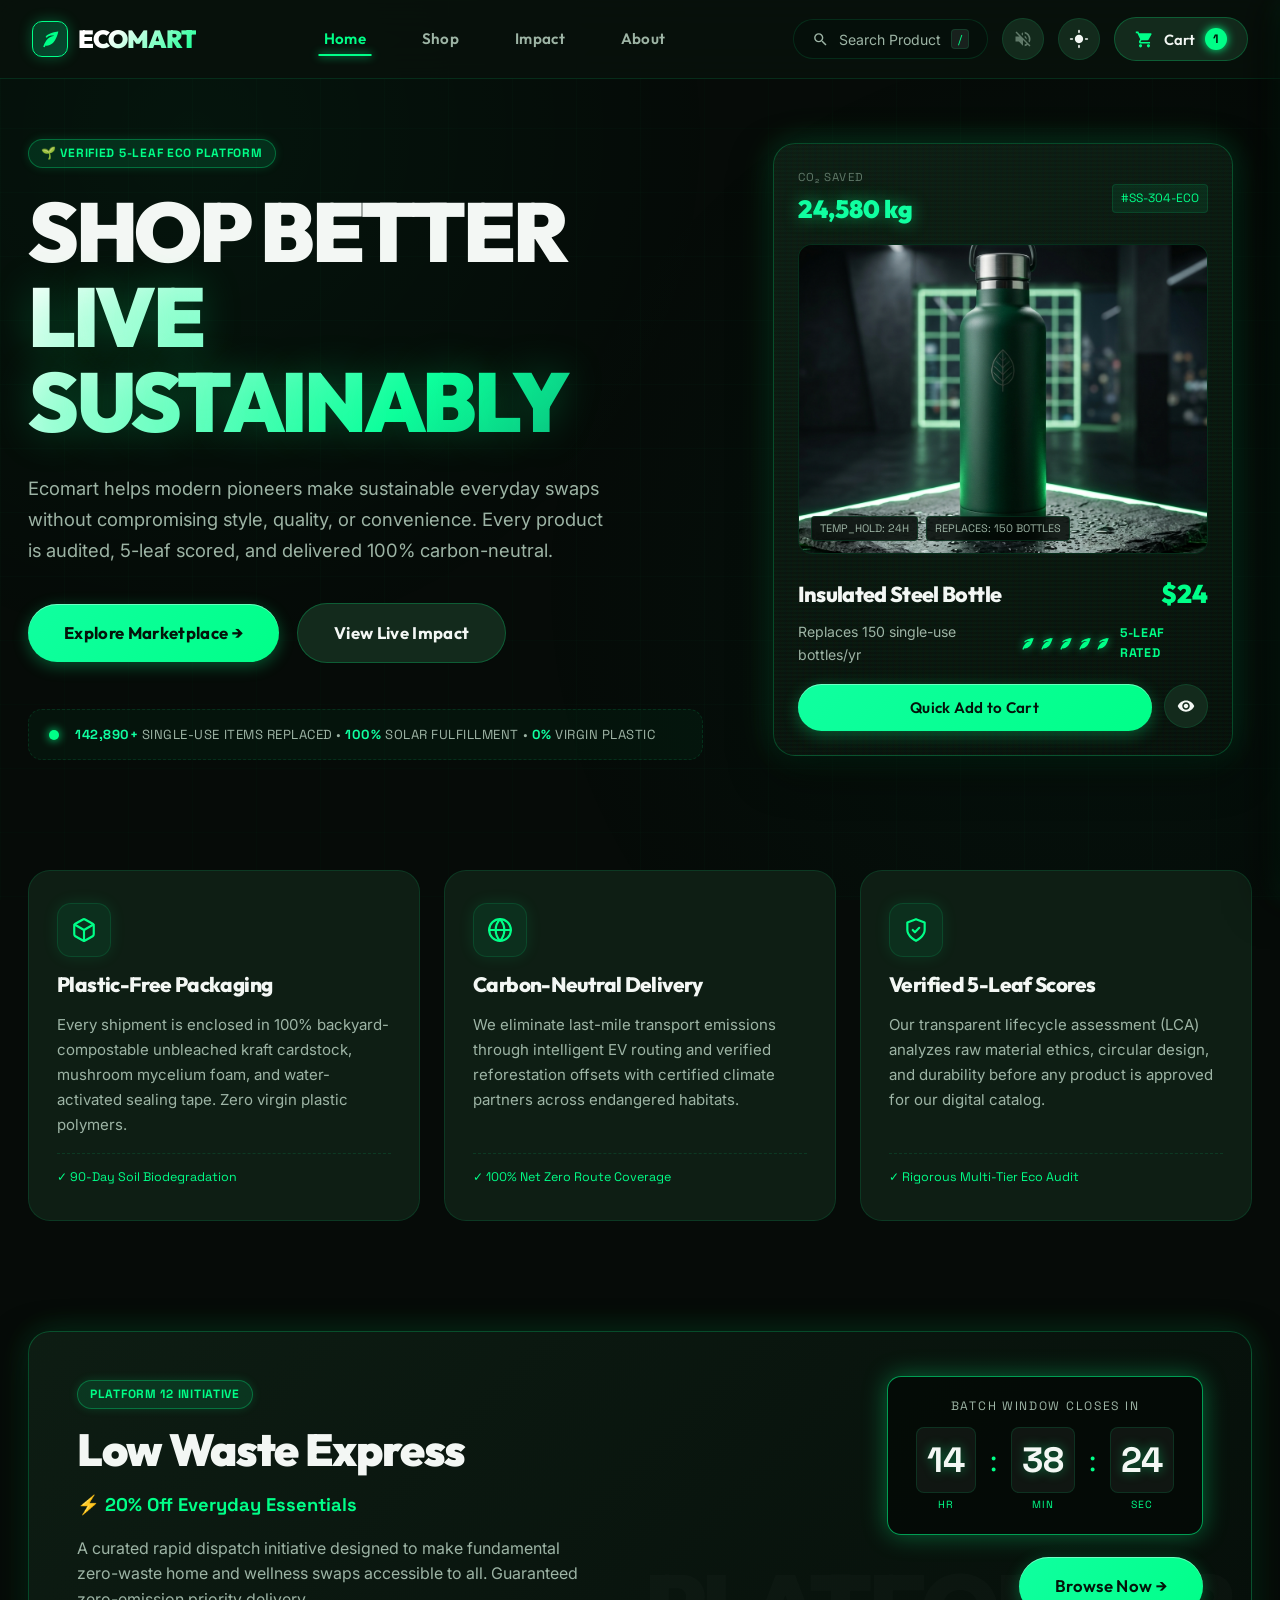
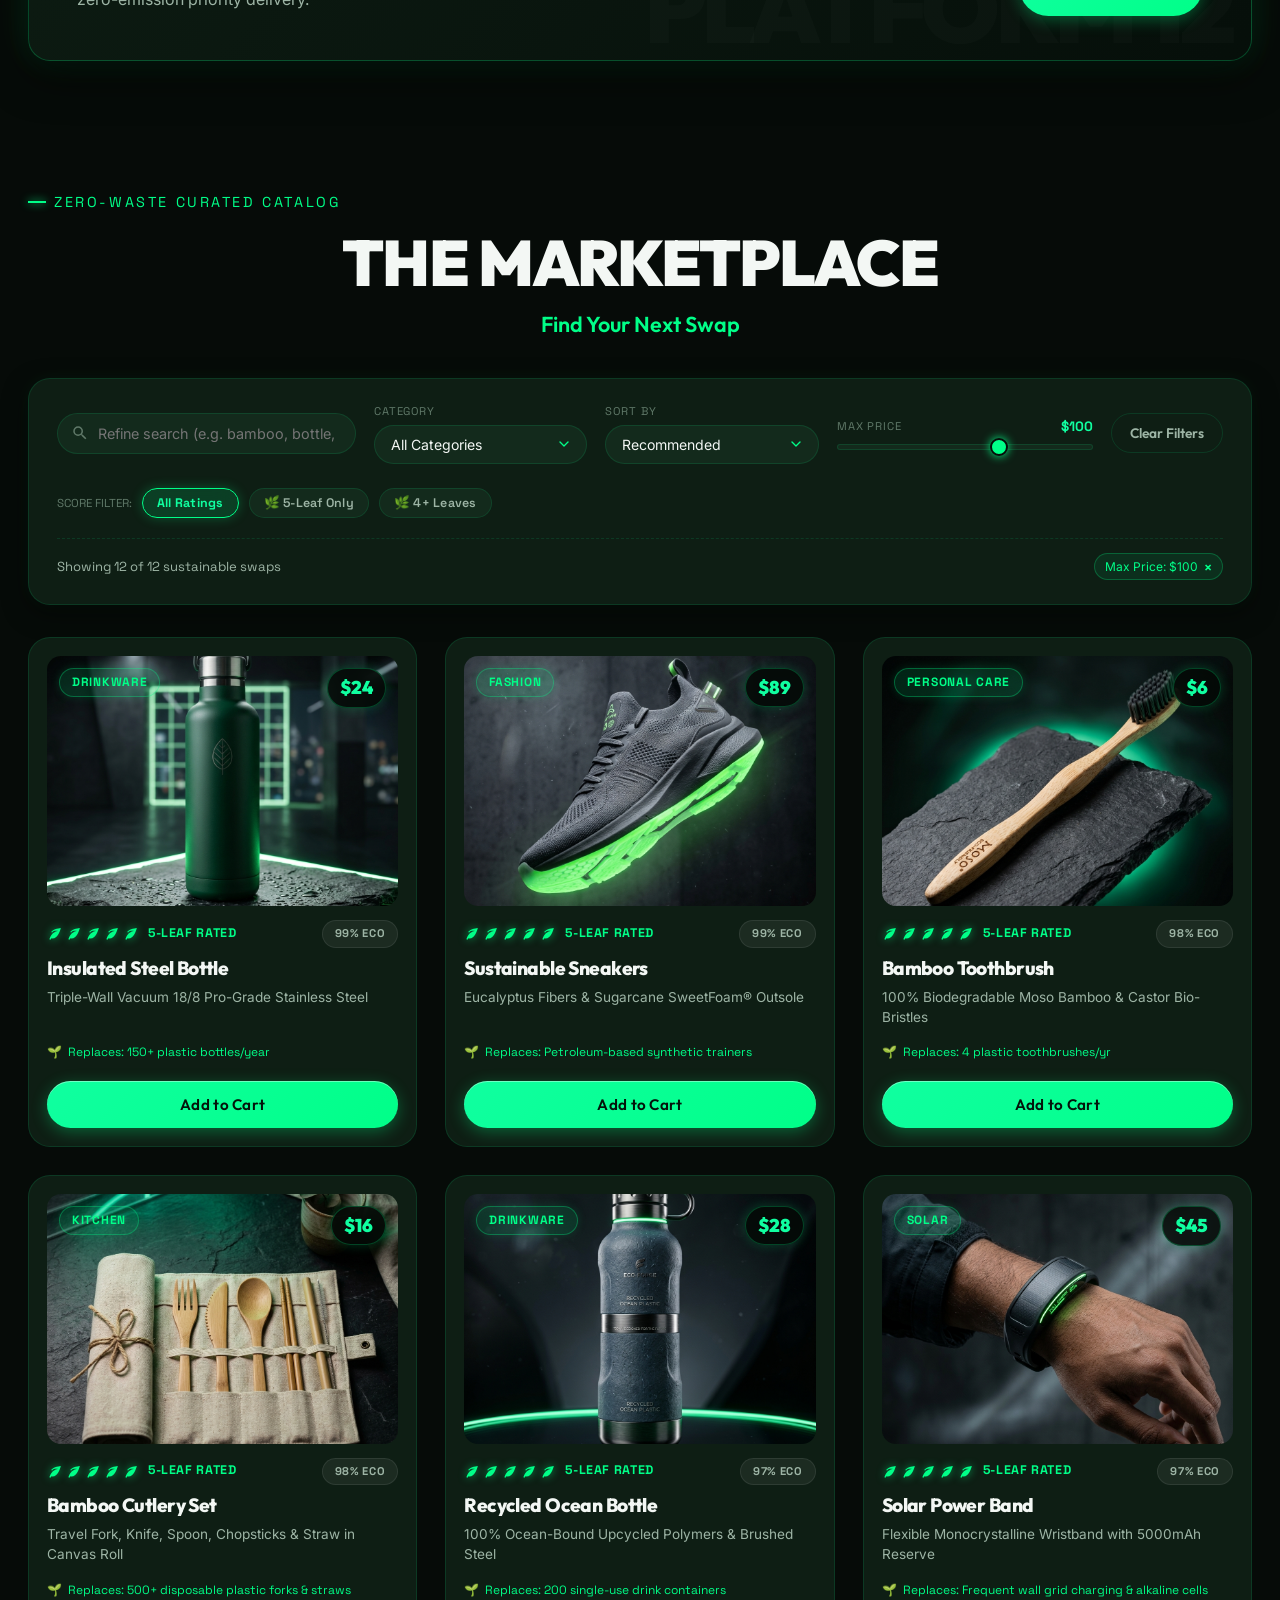
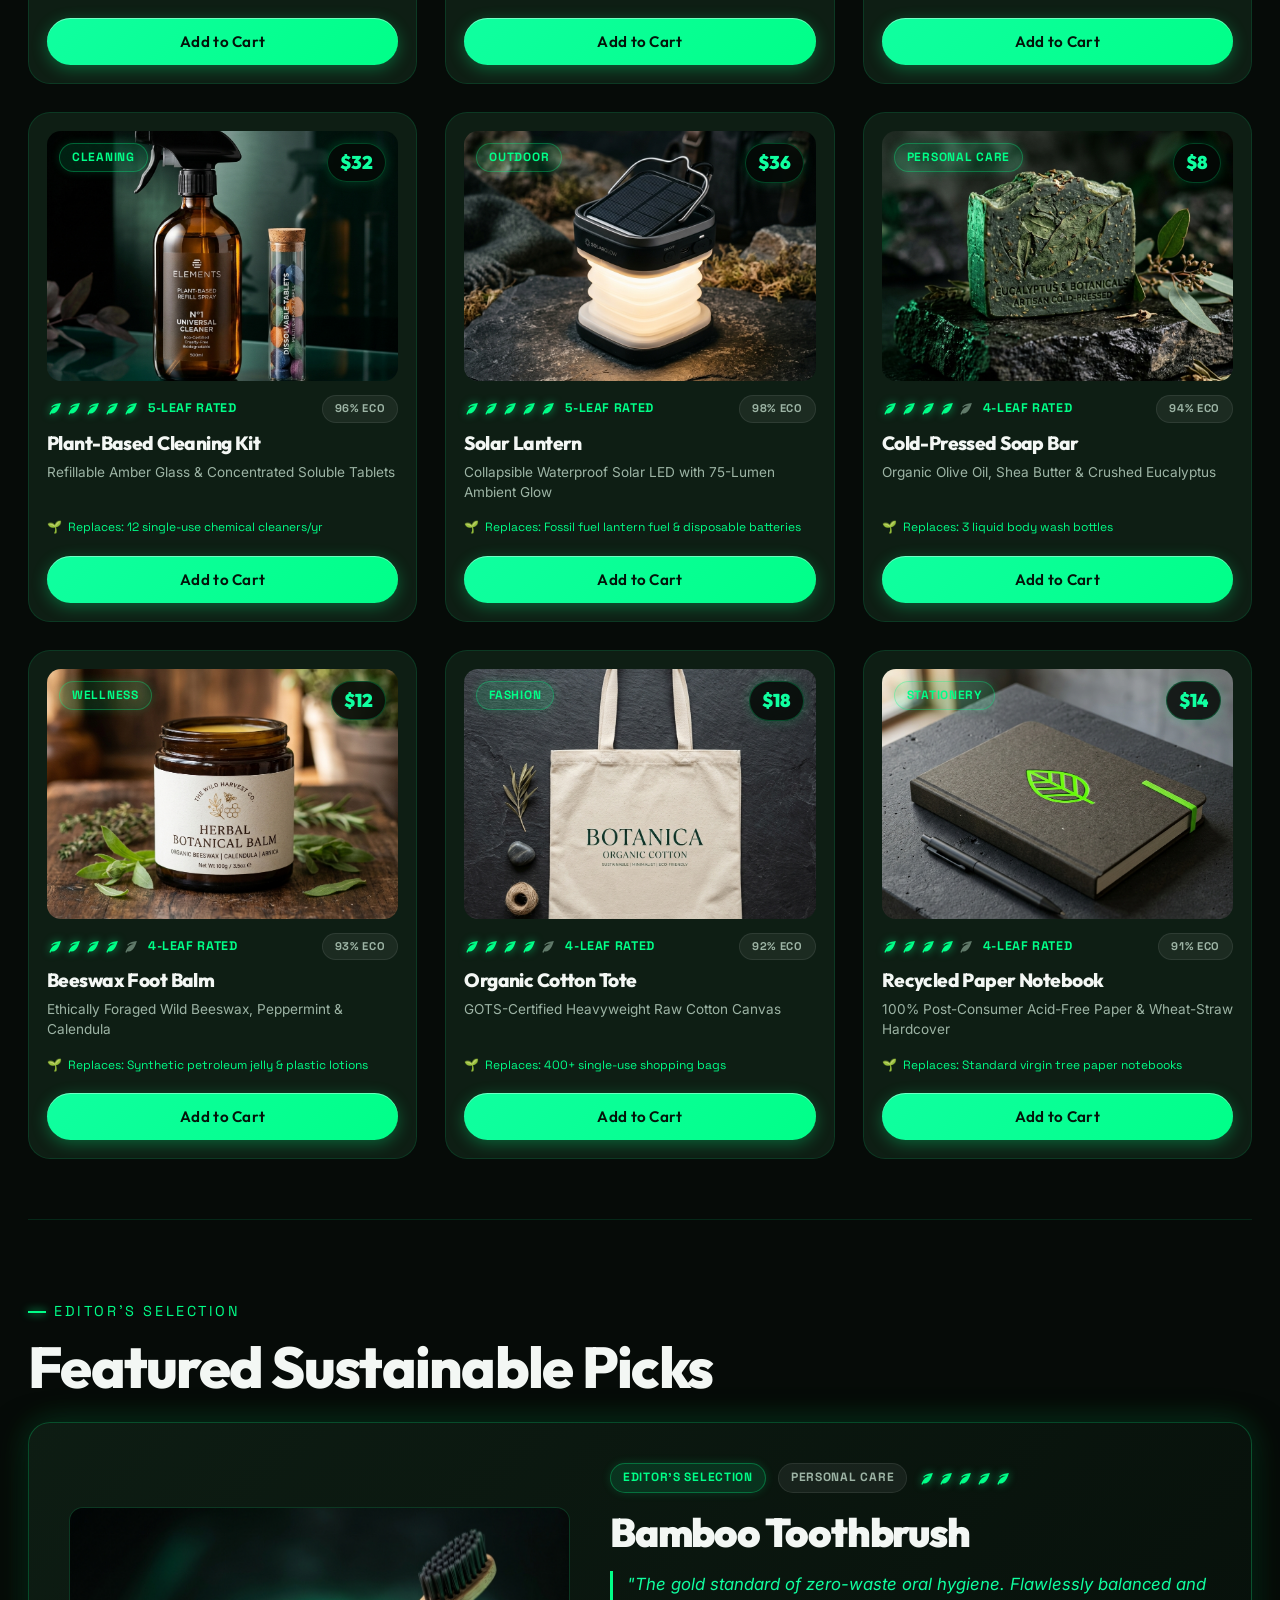
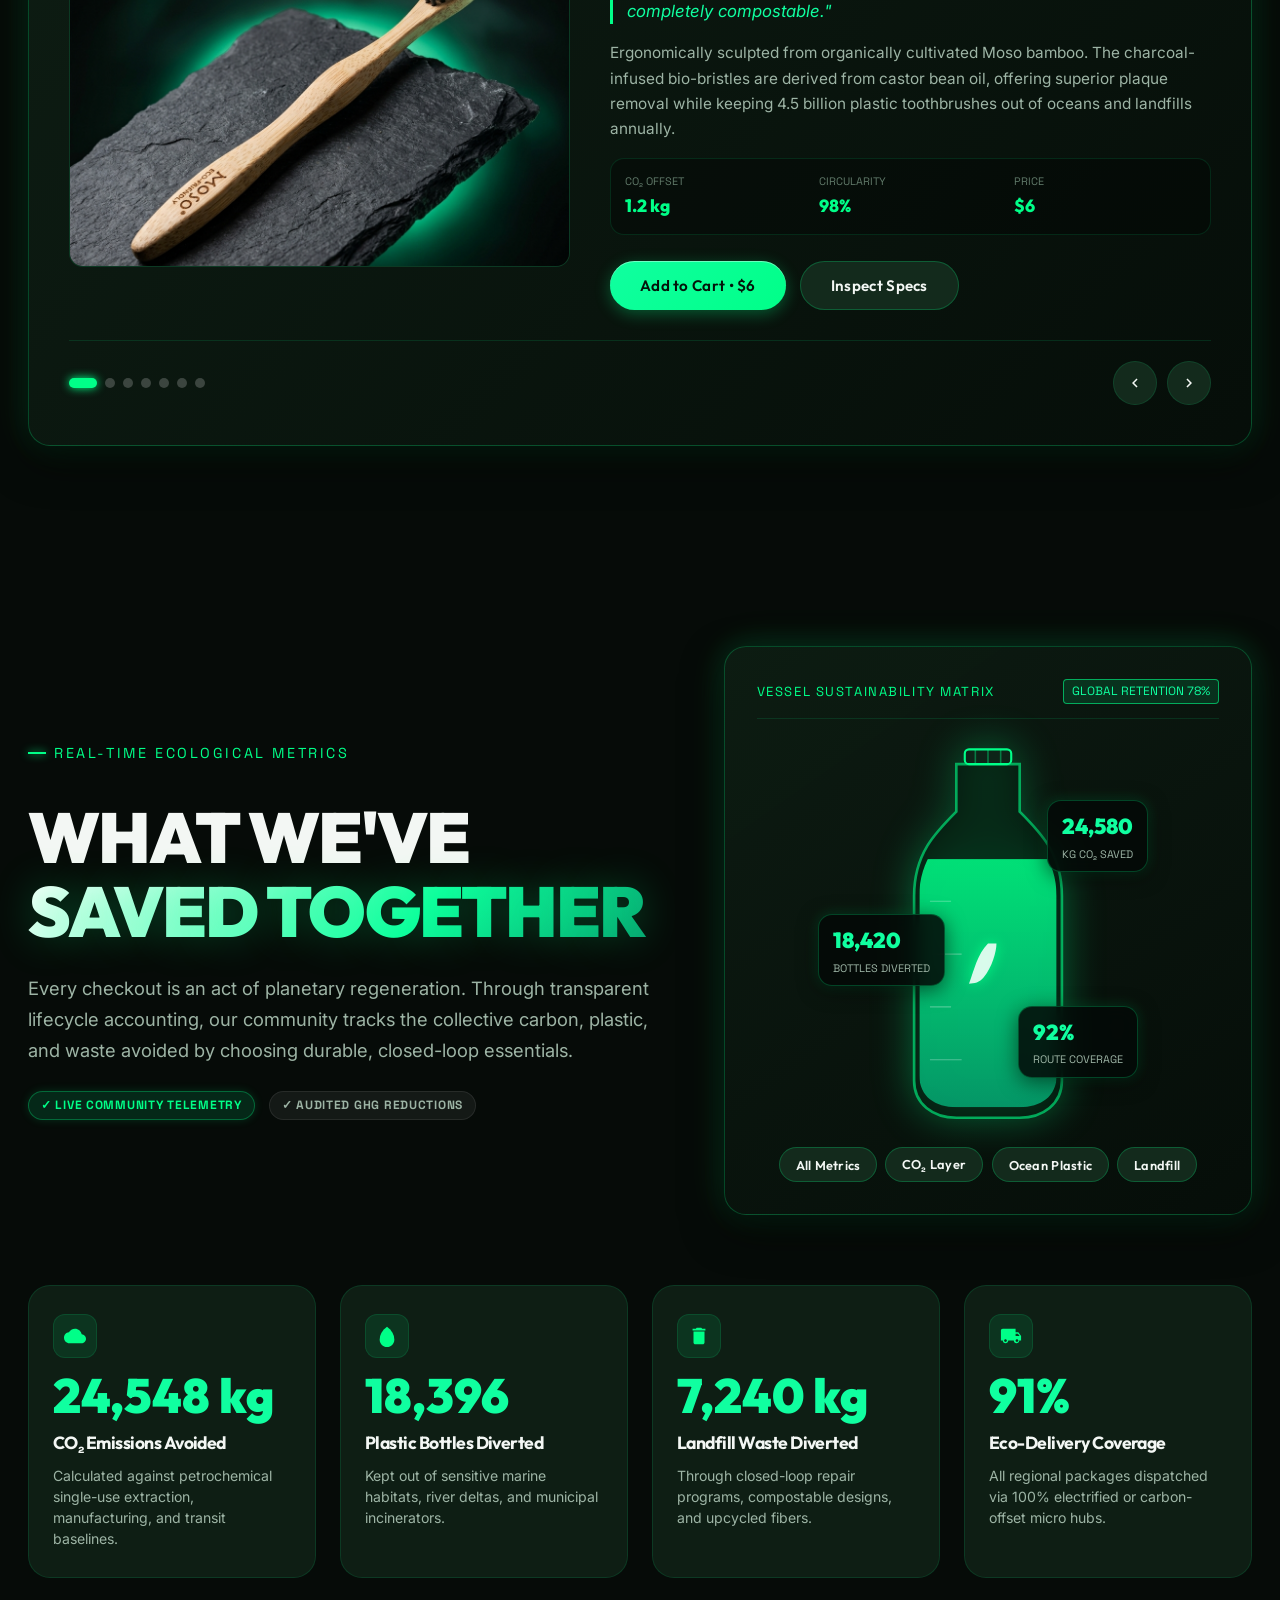
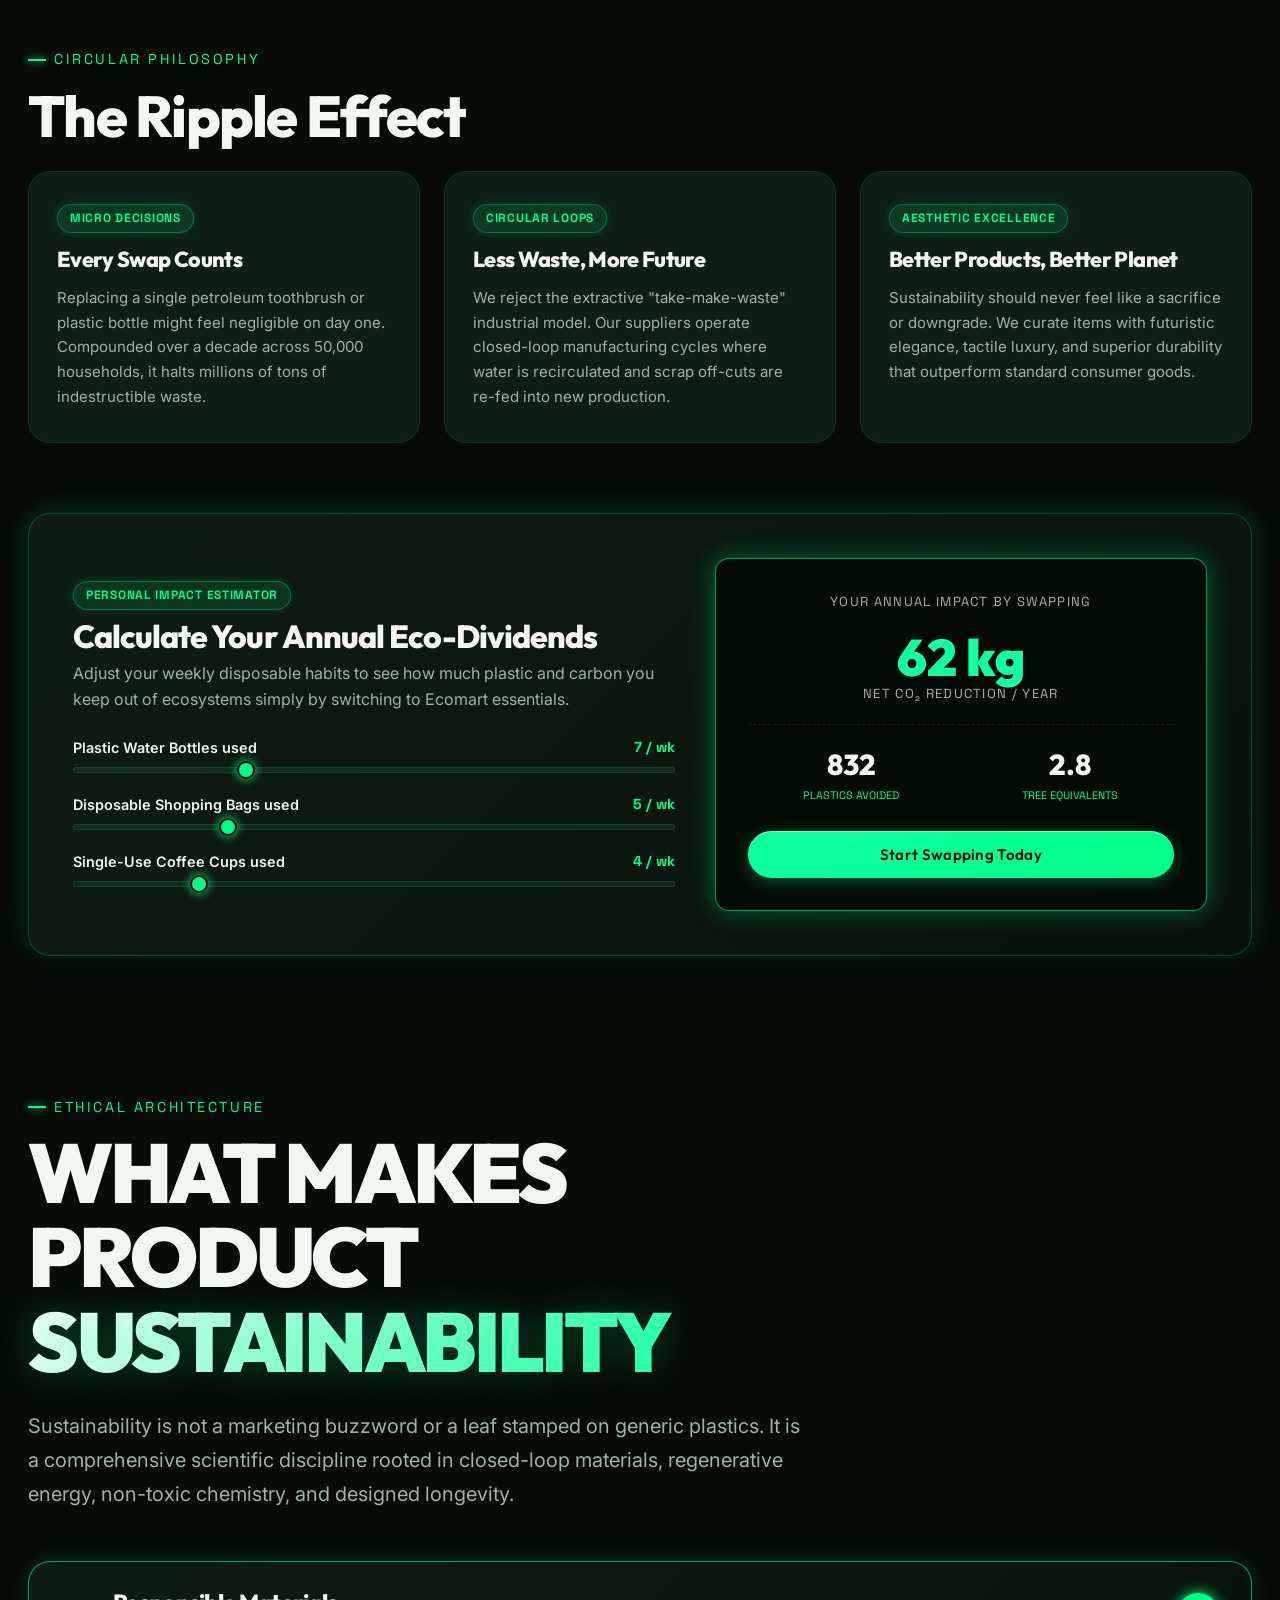
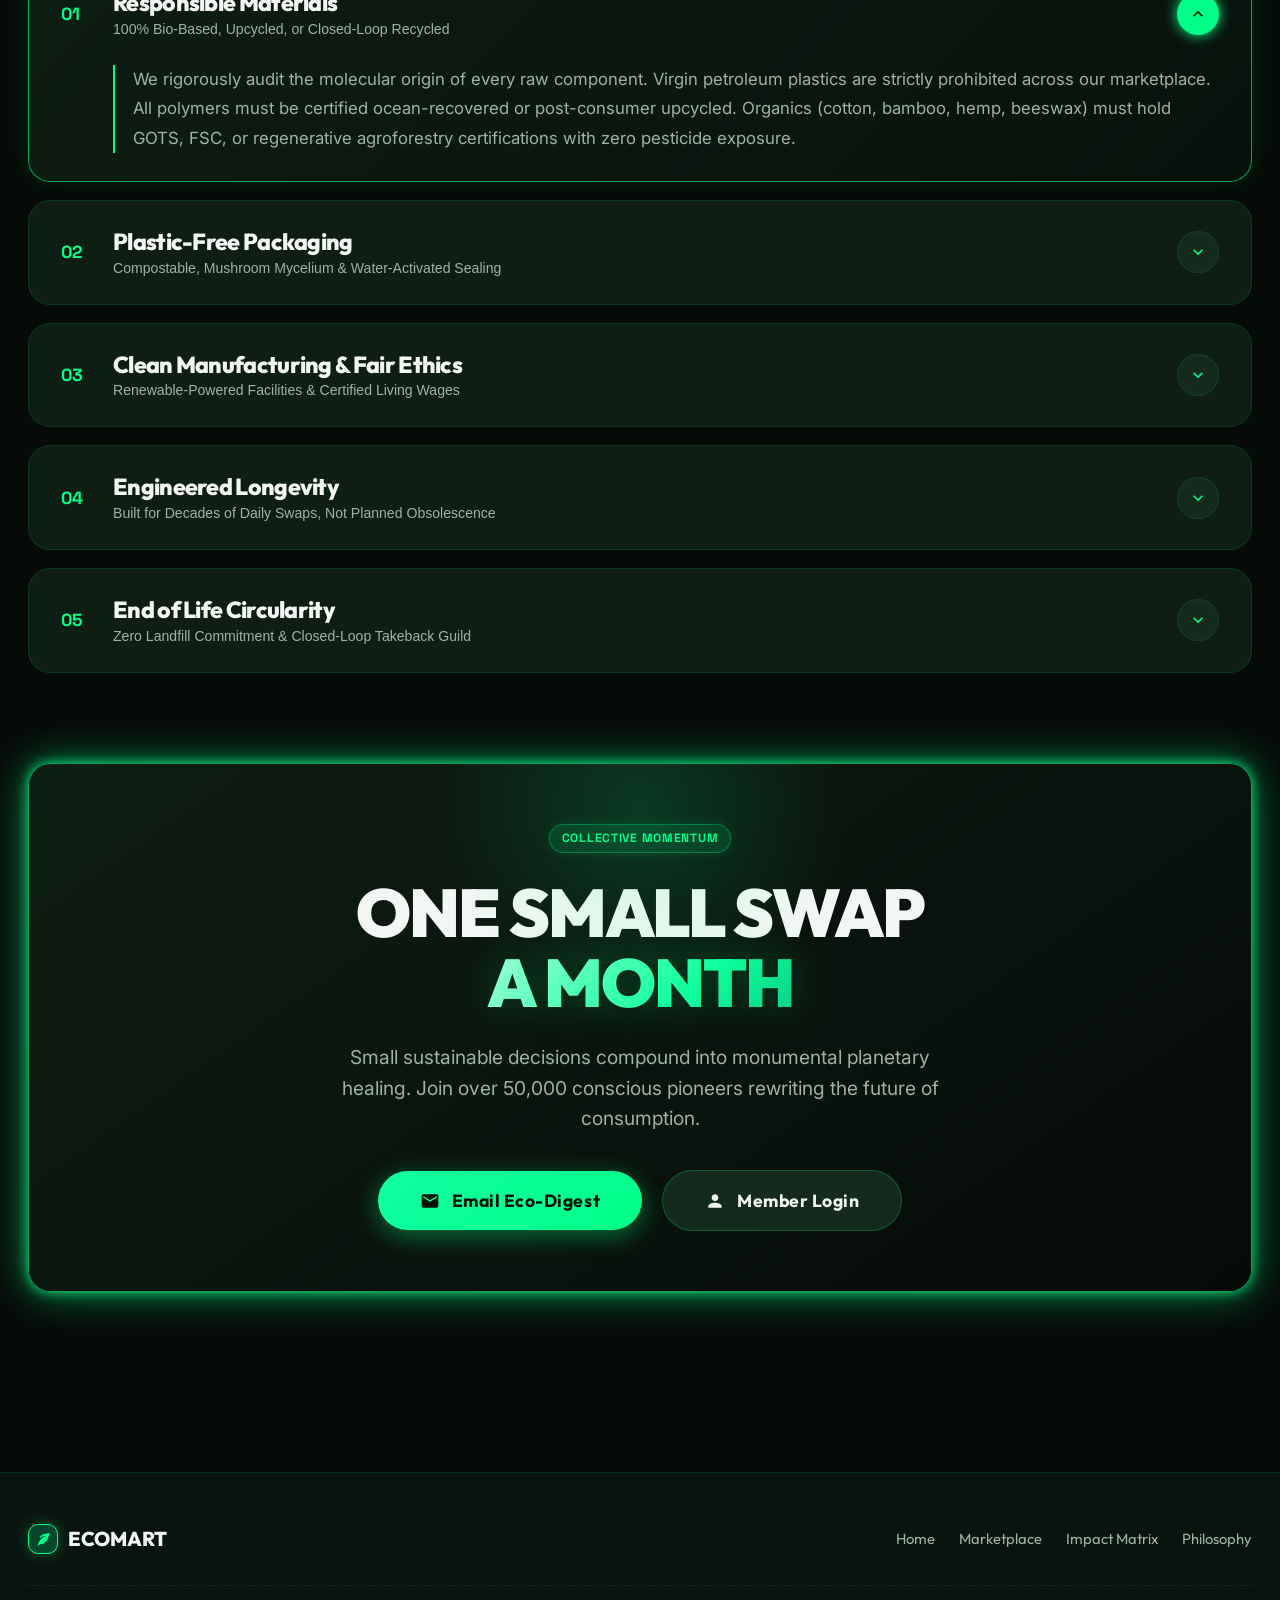
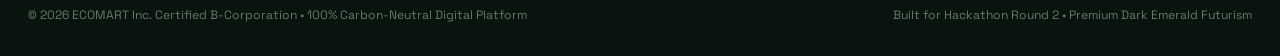
==== commit ca21deb8: "fix: ensure all buttons, nav links, cards, and carousel items redirect cleanly to respective pages" ====
--- a/index.html
+++ b/index.html
@@ -137,12 +137,12 @@
               Ecomart helps modern pioneers make sustainable everyday swaps without compromising style, quality, or convenience. Every product is audited, 5-leaf scored, and delivered 100% carbon-neutral.
             </p>
             <div class="hero-cta-group">
-              <button id="hero-explore-btn" class="btn btn-primary btn-pill">
+              <a href="shop.html" id="hero-explore-btn" class="btn btn-primary btn-pill" style="text-decoration: none;">
                 Explore Marketplace →
-              </button>
-              <button id="hero-impact-btn" class="btn btn-secondary btn-pill">
+              </a>
+              <a href="impact.html" id="hero-impact-btn" class="btn btn-secondary btn-pill" style="text-decoration: none;">
                 View Live Impact
-              </button>
+              </a>
             </div>
 
             <!-- Live Status Ticker -->
@@ -197,11 +197,11 @@
                   <button id="hero-card-add-btn" class="btn btn-primary">
                     Quick Add to Cart
                   </button>
-                  <button id="hero-card-inspect-btn" class="btn btn-secondary btn-icon" title="Inspect Specifications">
+                  <a href="product.html?id=prod-02" id="hero-card-inspect-btn" class="btn btn-secondary btn-icon" title="Inspect Specifications" style="text-decoration: none; display: flex; align-items: center; justify-content: center;">
                     <svg style="width: 18px; height: 18px; fill: currentColor;" viewBox="0 0 24 24">
                       <path d="M12 4.5C7 4.5 2.73 7.61 1 12c1.73 4.39 6 7.5 11 7.5s9.27-3.11 11-7.5c-1.73-4.39-6-7.5-11-7.5zM12 17c-2.76 0-5-2.24-5-5s2.24-5 5-5 5 2.24 5 5-2.24 5-5 5zm0-8c-1.66 0-3 1.34-3 3s1.34 3 3 3 3-1.34 3-3-1.34-3-3-3z"/>
                     </svg>
-                  </button>
+                  </a>
                 </div>
               </div>
             </div>
@@ -308,9 +308,9 @@
             </div>
 
             <!-- Browse Now CTA Button -->
-            <button id="platform-browse-now-btn" class="btn btn-primary platform-cta-btn">
+            <a href="shop.html" id="browse-now-btn" class="btn btn-primary platform-cta-btn" style="text-decoration: none; display: inline-flex; align-items: center; justify-content: center;">
               Browse Now →
-            </button>
+            </a>
           </div>
         </div>
       </div>
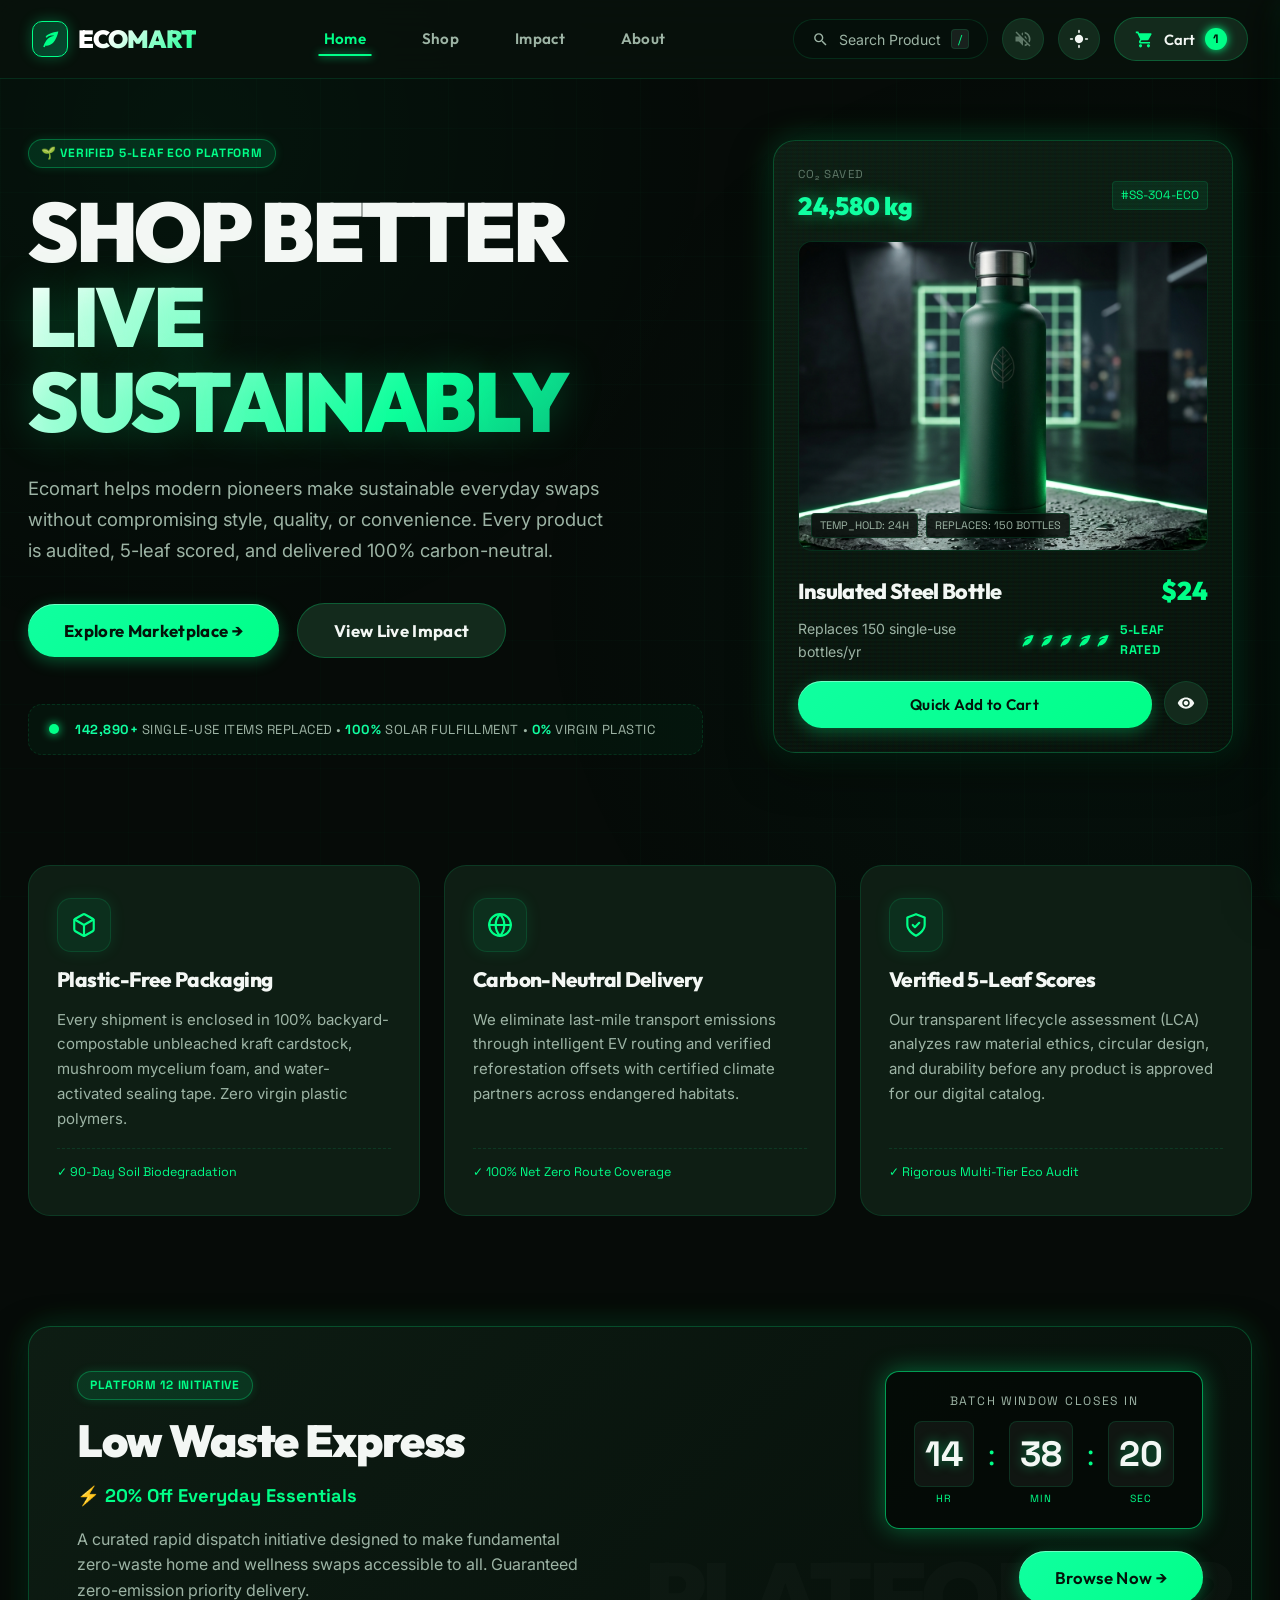
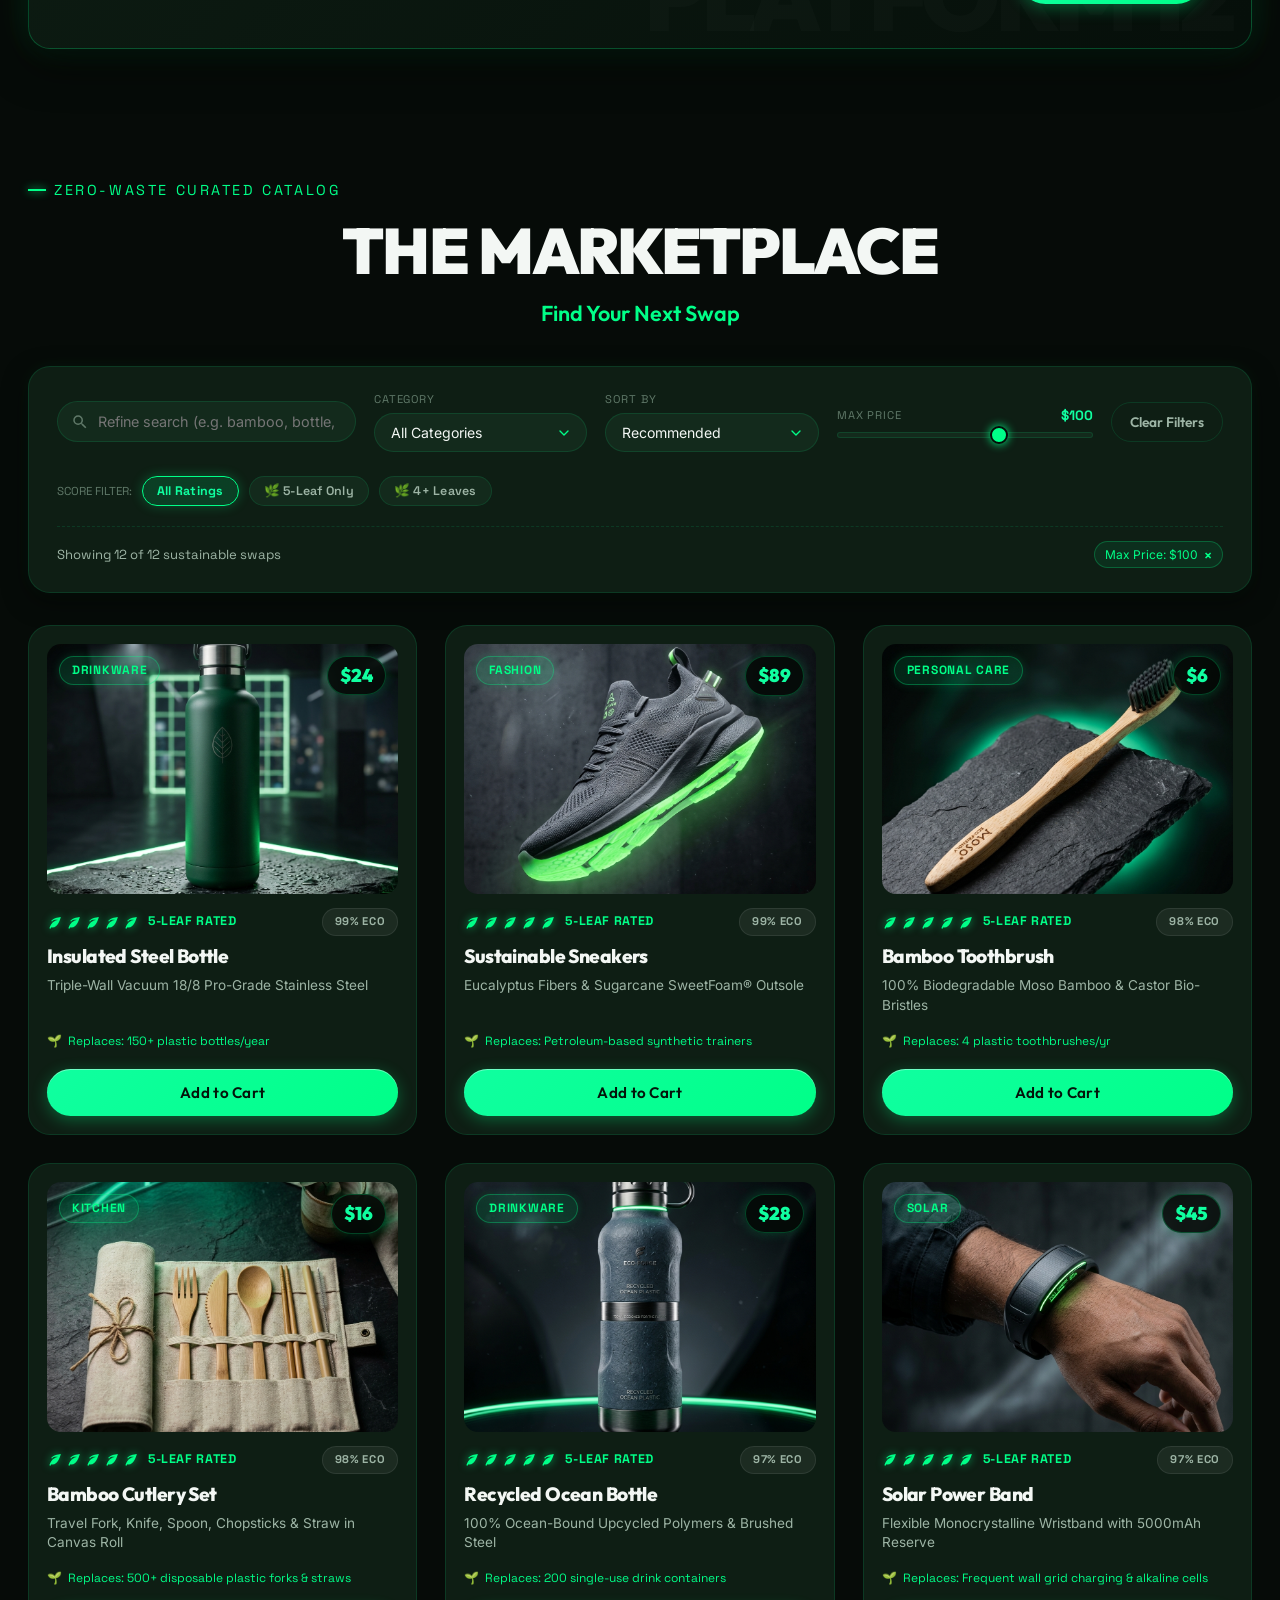
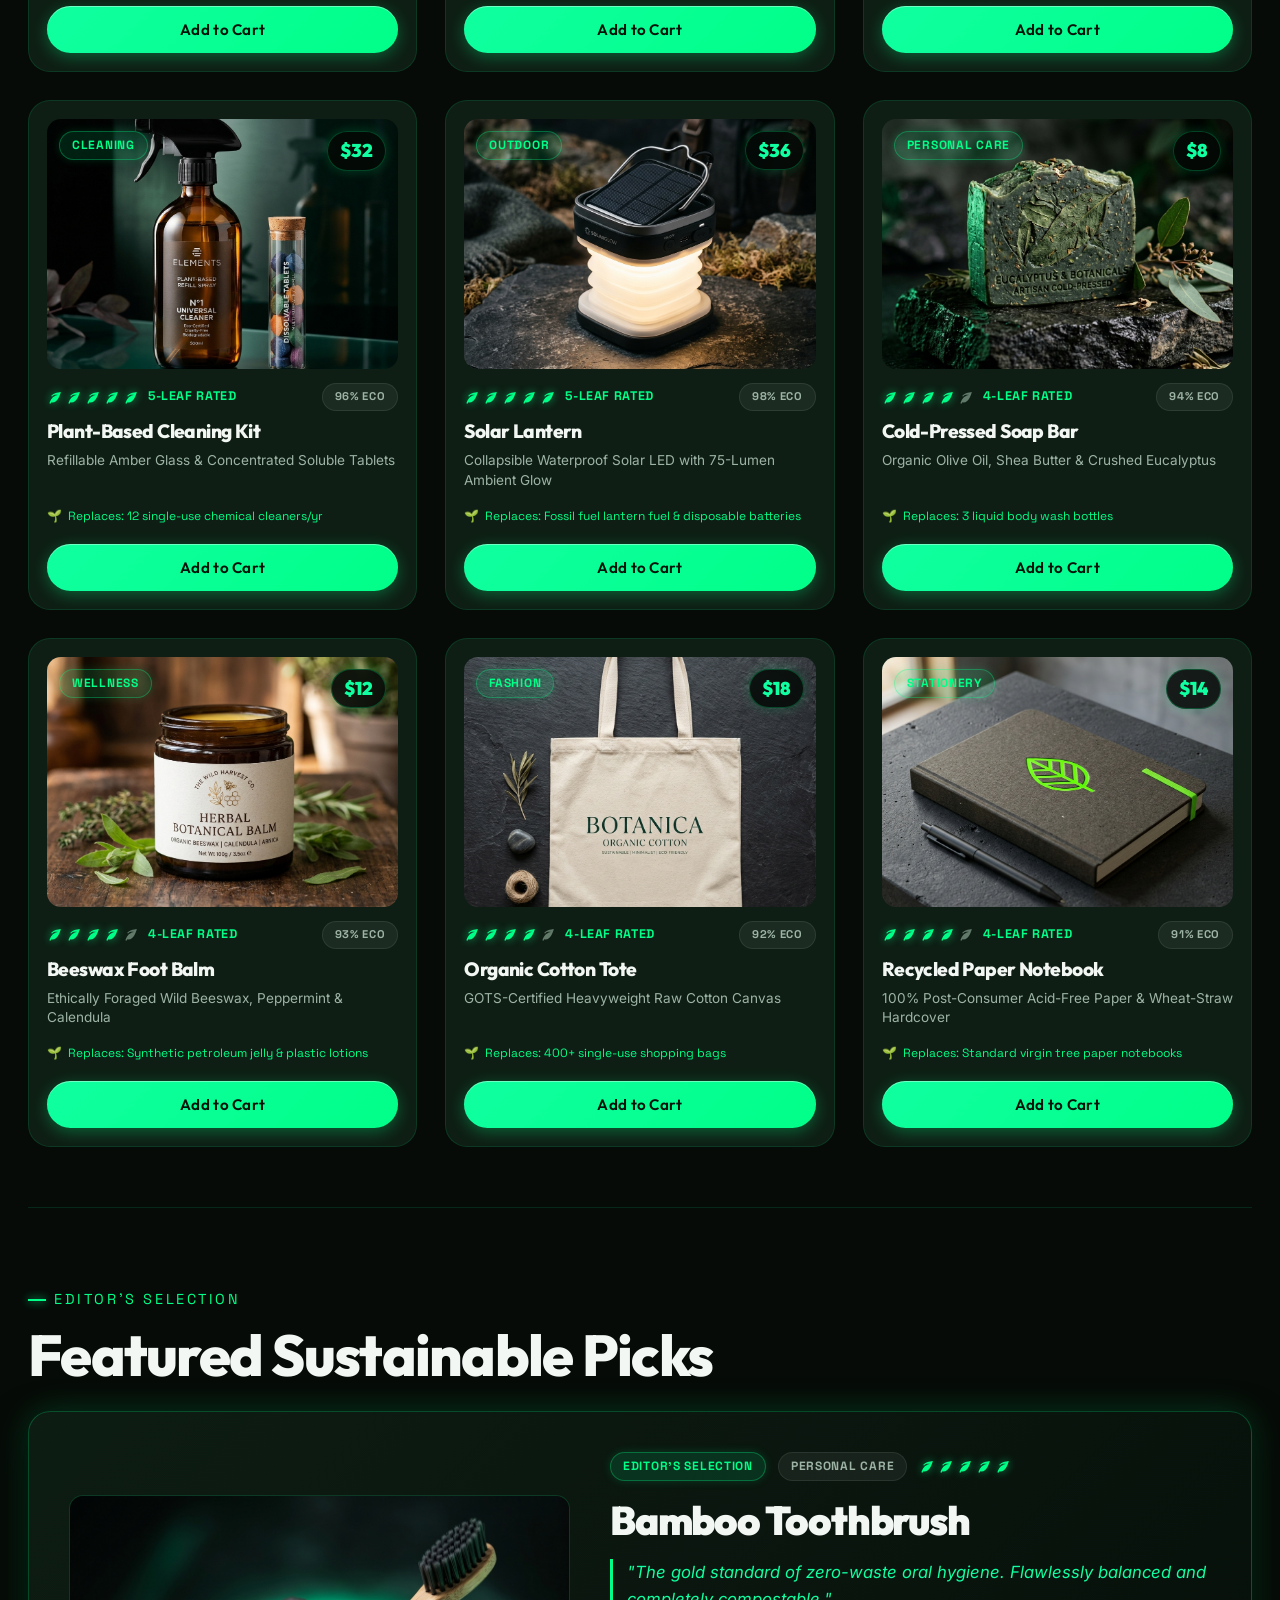
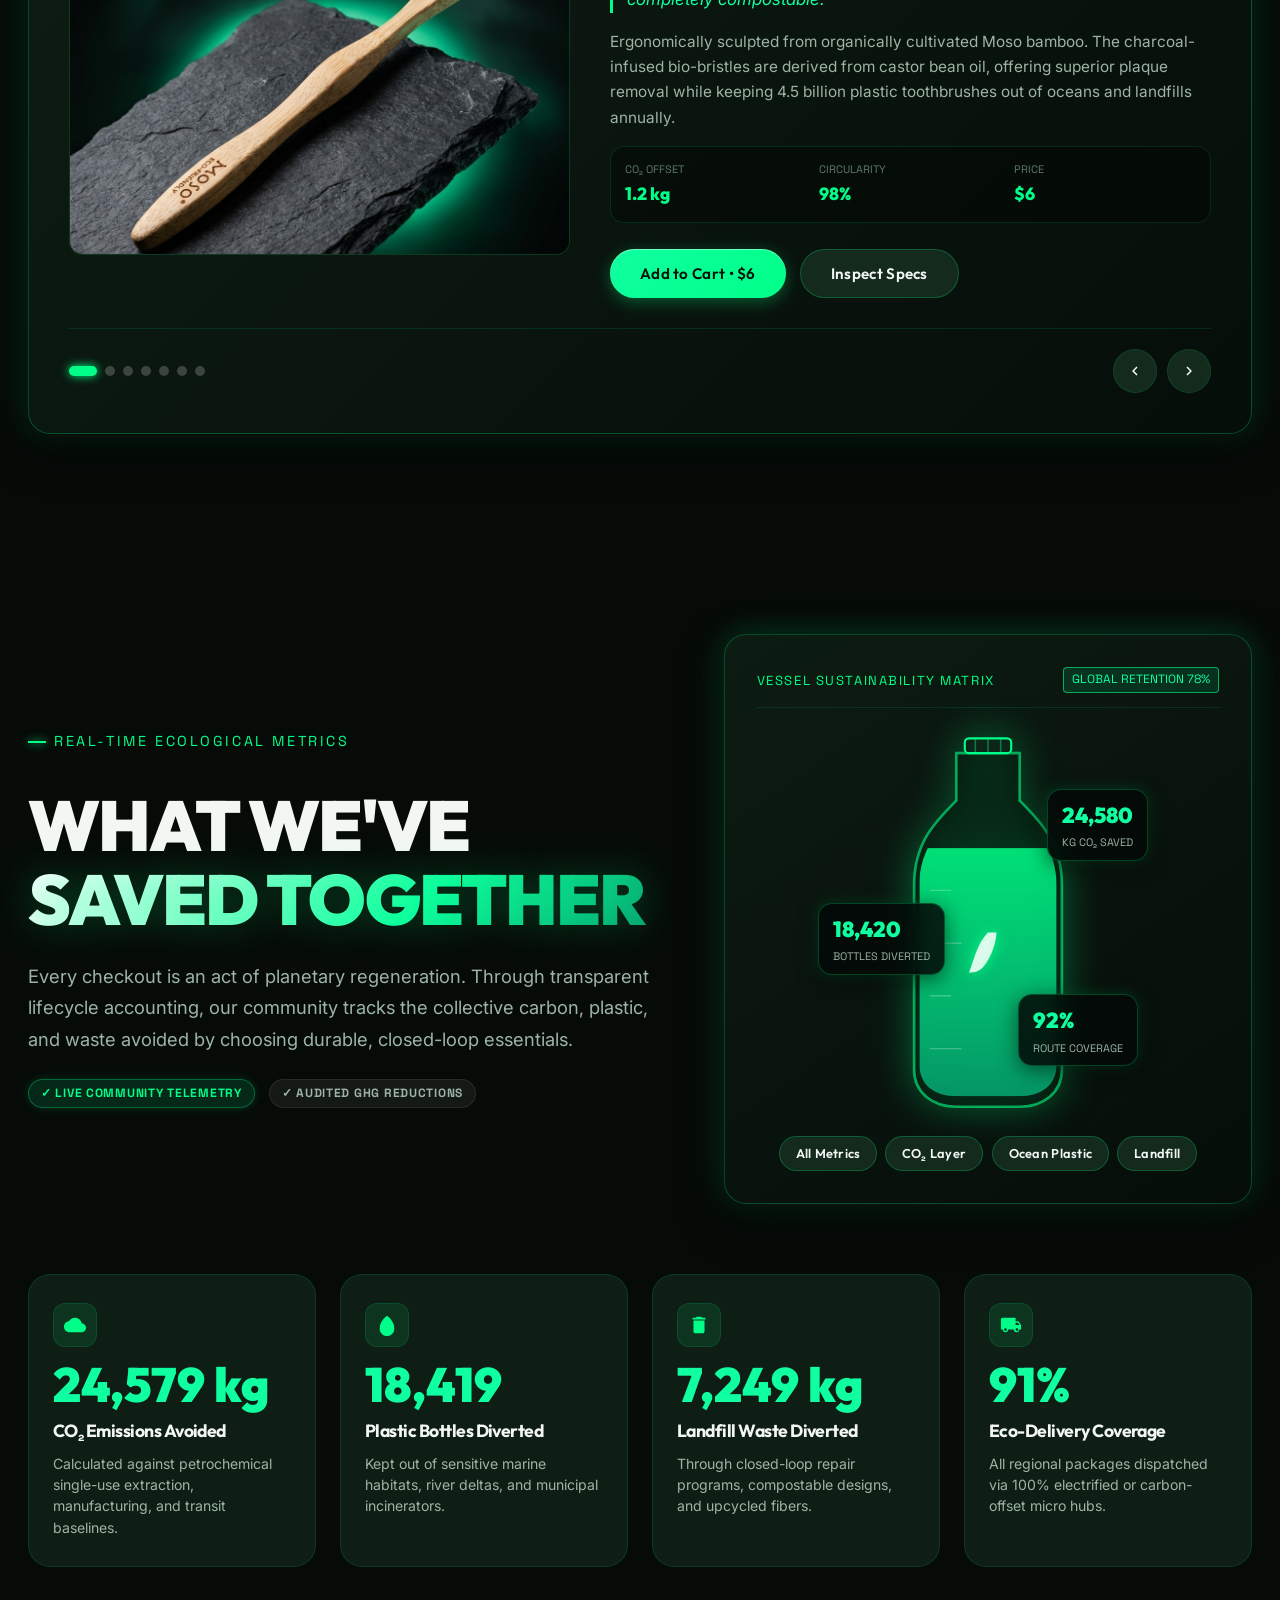
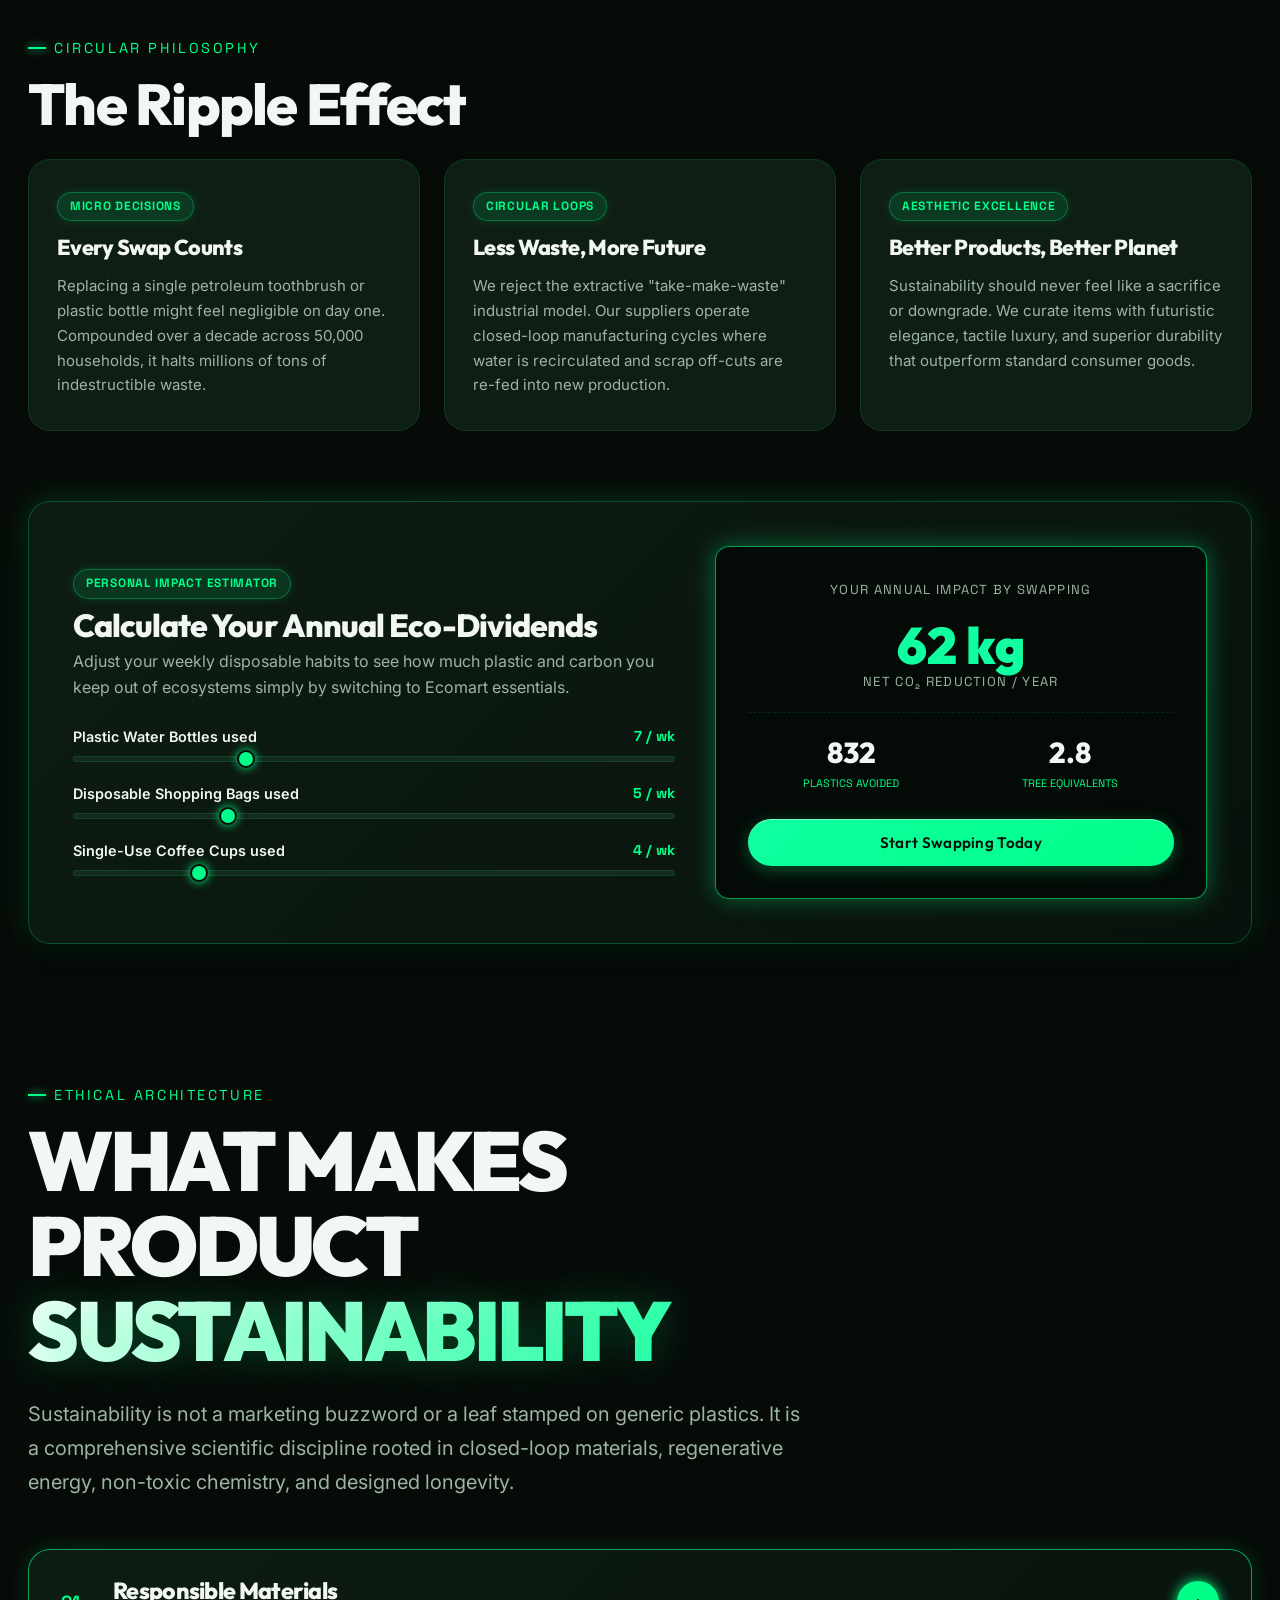
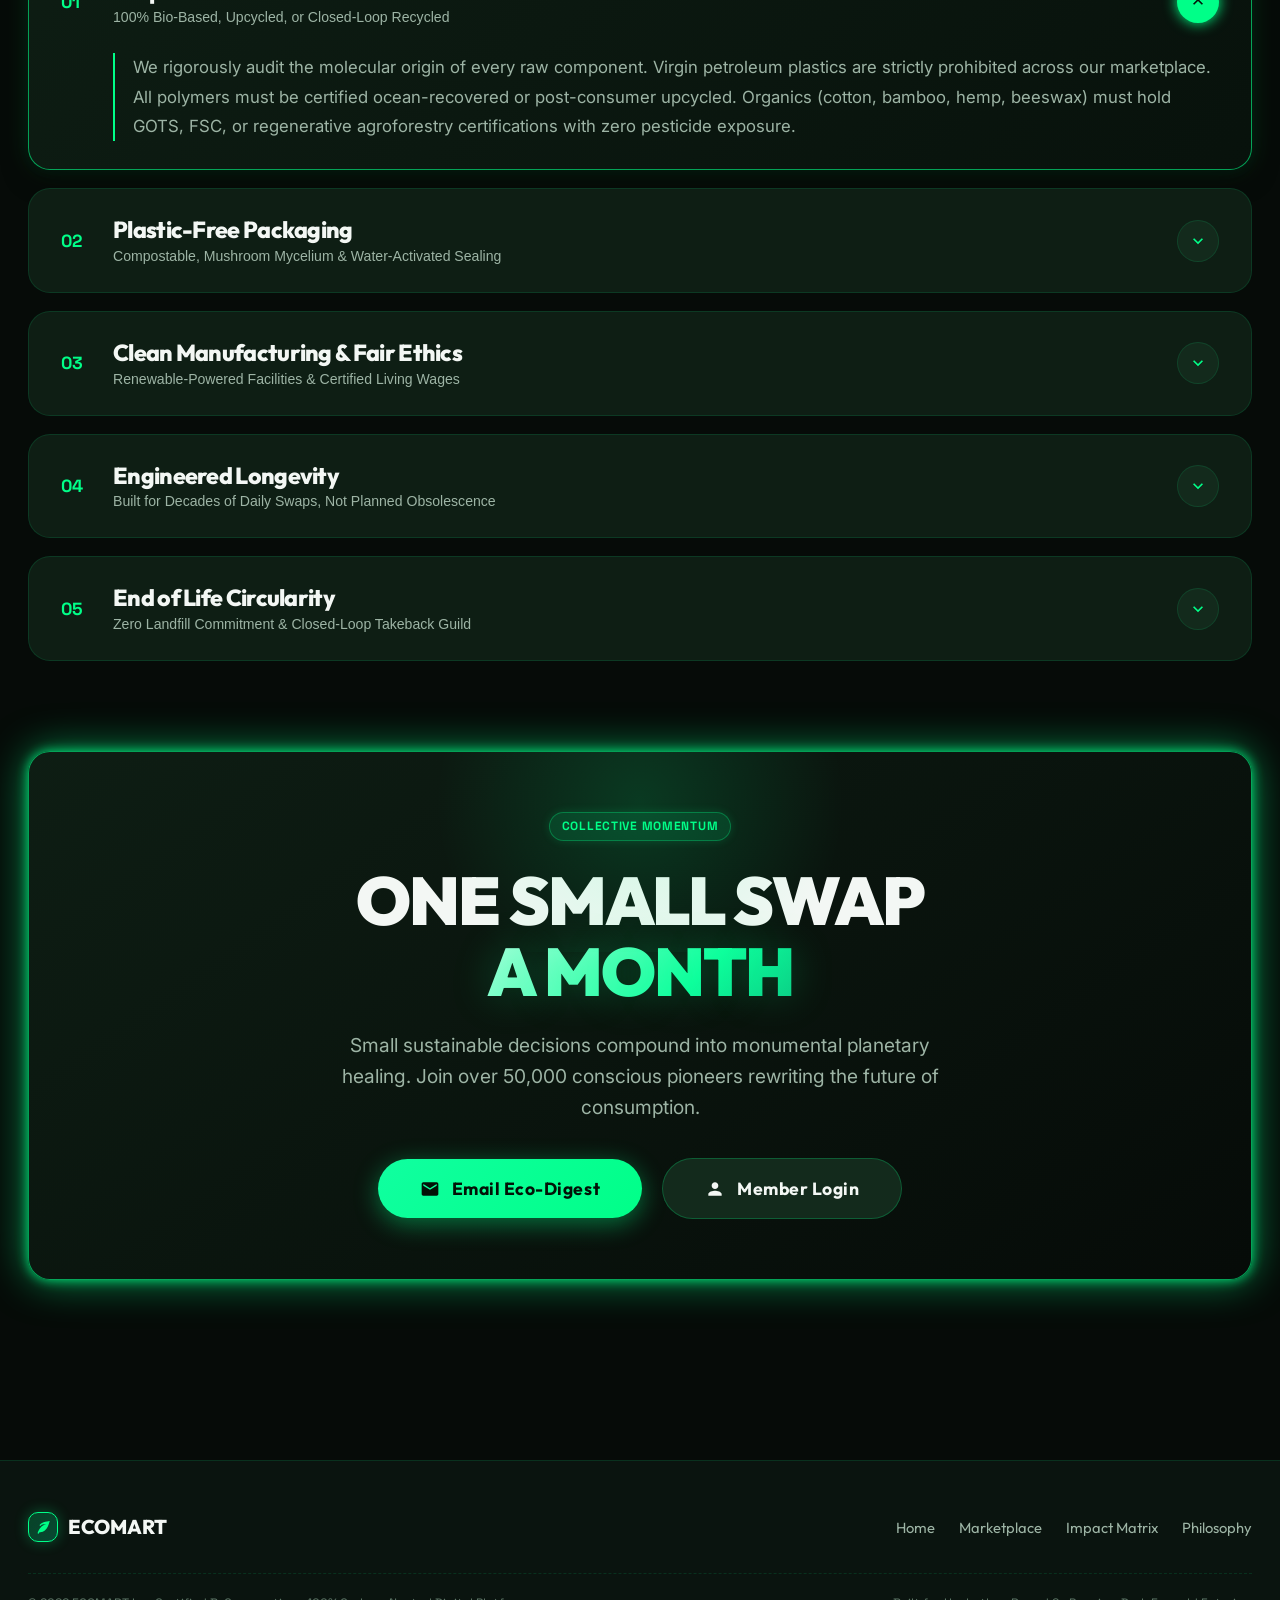
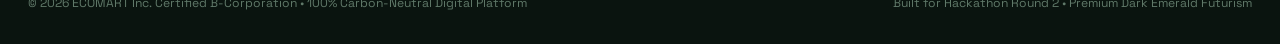
==== commit b107e86c: "feat: unified single-page seamless experience with full smooth-scroll routing and modal interactions" ====
--- a/index.html
+++ b/index.html
@@ -50,10 +50,10 @@
 
         <!-- Desktop Navigation Links -->
         <ul class="nav-links">
-          <li><a href="index.html" class="nav-link active" data-target="home">Home</a></li>
-          <li><a href="shop.html" class="nav-link" data-target="shop">Shop</a></li>
-          <li><a href="impact.html" class="nav-link" data-target="impact">Impact</a></li>
-          <li><a href="about.html" class="nav-link" data-target="about">About</a></li>
+          <li><a href="#view-home" class="nav-link active" data-target="home">Home</a></li>
+          <li><a href="#view-shop" class="nav-link" data-target="shop">Shop</a></li>
+          <li><a href="#view-impact" class="nav-link" data-target="impact">Impact</a></li>
+          <li><a href="#view-about" class="nav-link" data-target="about">About</a></li>
         </ul>
 
         <!-- Nav Actions -->
@@ -103,12 +103,12 @@
     <!-- Mobile Drawer -->
     <div id="mobile-nav-drawer" class="mobile-nav-drawer">
       <ul class="mobile-nav-links">
-        <li><a class="mobile-nav-link active" data-target="home">Home</a></li>
-        <li><a class="mobile-nav-link" data-target="shop">Shop Marketplace</a></li>
-        <li><a class="mobile-nav-link" data-target="impact">Impact & Metrics</a></li>
-        <li><a class="mobile-nav-link" data-target="about">Sustainability Philosophy</a></li>
+        <li><a href="#view-home" class="mobile-nav-link active" data-target="home">Home</a></li>
+        <li><a href="#view-shop" class="mobile-nav-link" data-target="shop">Shop Marketplace</a></li>
+        <li><a href="#view-impact" class="mobile-nav-link" data-target="impact">Impact & Metrics</a></li>
+        <li><a href="#view-about" class="mobile-nav-link" data-target="about">Sustainability Philosophy</a></li>
       </ul>
-      <button class="btn btn-primary" style="margin-top: auto;" onclick="window.ecomartStore.setActiveTab('shop')">
+      <button id="mobile-explore-btn" class="btn btn-primary" style="margin-top: auto;">
         Explore Products
       </button>
     </div>
@@ -137,12 +137,12 @@
               Ecomart helps modern pioneers make sustainable everyday swaps without compromising style, quality, or convenience. Every product is audited, 5-leaf scored, and delivered 100% carbon-neutral.
             </p>
             <div class="hero-cta-group">
-              <a href="shop.html" id="hero-explore-btn" class="btn btn-primary btn-pill" style="text-decoration: none;">
+              <button id="hero-explore-btn" class="btn btn-primary btn-pill">
                 Explore Marketplace →
-              </a>
-              <a href="impact.html" id="hero-impact-btn" class="btn btn-secondary btn-pill" style="text-decoration: none;">
+              </button>
+              <button id="hero-impact-btn" class="btn btn-secondary btn-pill">
                 View Live Impact
-              </a>
+              </button>
             </div>
 
             <!-- Live Status Ticker -->
@@ -197,11 +197,11 @@
                   <button id="hero-card-add-btn" class="btn btn-primary">
                     Quick Add to Cart
                   </button>
-                  <a href="product.html?id=prod-02" id="hero-card-inspect-btn" class="btn btn-secondary btn-icon" title="Inspect Specifications" style="text-decoration: none; display: flex; align-items: center; justify-content: center;">
+                  <button id="hero-card-inspect-btn" class="btn btn-secondary btn-icon" title="Inspect Specifications">
                     <svg style="width: 18px; height: 18px; fill: currentColor;" viewBox="0 0 24 24">
                       <path d="M12 4.5C7 4.5 2.73 7.61 1 12c1.73 4.39 6 7.5 11 7.5s9.27-3.11 11-7.5c-1.73-4.39-6-7.5-11-7.5zM12 17c-2.76 0-5-2.24-5-5s2.24-5 5-5 5 2.24 5 5-2.24 5-5 5zm0-8c-1.66 0-3 1.34-3 3s1.34 3 3 3 3-1.34 3-3-1.34-3-3-3z"/>
                     </svg>
-                  </a>
+                  </button>
                 </div>
               </div>
             </div>
@@ -308,9 +308,9 @@
             </div>
 
             <!-- Browse Now CTA Button -->
-            <a href="shop.html" id="browse-now-btn" class="btn btn-primary platform-cta-btn" style="text-decoration: none; display: inline-flex; align-items: center; justify-content: center;">
+            <button id="browse-now-btn" class="btn btn-primary platform-cta-btn">
               Browse Now →
-            </a>
+            </button>
           </div>
         </div>
       </div>
@@ -726,7 +726,7 @@
                 <div style="font-family: var(--font-mono); font-size: 0.68rem; color: var(--accent-neon); text-transform: uppercase;">Tree Equivalents</div>
               </div>
             </div>
-            <button class="btn btn-primary" onclick="window.ecomartStore.setActiveTab('shop')" style="margin-top: 6px;">
+            <button id="calc-shop-btn" class="btn btn-primary" style="margin-top: 6px;">
               Start Swapping Today
             </button>
           </div>
@@ -850,8 +850,8 @@
         <svg style="width: 22px; height: 22px; fill: var(--accent-neon);" viewBox="0 0 24 24">
           <path d="M15.5 14h-.79l-.28-.27A6.471 6.471 0 0 0 16 9.5 6.5 6.5 0 1 0 9.5 16c1.61 0 3.09-.59 4.23-1.57l.27.28v.79l5 4.99L20.49 19l-4.99-5zm-6 0C7.01 14 5 11.99 5 9.5S7.01 5 9.5 5 14 7.01 14 9.5 11.99 14 9.5 14z"/>
         </svg>
-        <input type="text" id="search-input-field" class="search-input-field" placeholder="Search 12 sustainable products (e.g. bamboo, bottle)..." />
-        <button id="search-close-btn" class="search-close-btn" aria-label="Close search">&times;</button>
+        <input type="text" id="search-input-field" class="search-modal-input" placeholder="Search eco-products, materials, benefits (e.g. bamboo, bottle, tote)..." />
+        <button id="search-close-btn" class="search-close-btn" aria-label="Close Search">&times;</button>
       </div>
       <div id="search-results-list" class="search-results-list"></div>
     </div>
@@ -981,10 +981,10 @@
           <span style="font-family: var(--font-display); font-weight: 800; font-size: 1.25rem;">ECOMART</span>
         </div>
         <div style="display: flex; gap: 24px; font-family: var(--font-display); font-size: 0.92rem; color: var(--text-secondary);">
-          <a href="#home" onclick="window.ecomartStore.setActiveTab('home')" style="color: inherit; text-decoration: none;">Home</a>
-          <a href="#shop" onclick="window.ecomartStore.setActiveTab('shop')" style="color: inherit; text-decoration: none;">Marketplace</a>
-          <a href="#impact" onclick="window.ecomartStore.setActiveTab('impact')" style="color: inherit; text-decoration: none;">Impact Matrix</a>
-          <a href="#about" onclick="window.ecomartStore.setActiveTab('about')" style="color: inherit; text-decoration: none;">Philosophy</a>
+          <a href="#view-home" class="footer-nav-link" data-target="home" style="color: inherit; text-decoration: none;">Home</a>
+          <a href="#view-shop" class="footer-nav-link" data-target="shop" style="color: inherit; text-decoration: none;">Marketplace</a>
+          <a href="#view-impact" class="footer-nav-link" data-target="impact" style="color: inherit; text-decoration: none;">Impact Matrix</a>
+          <a href="#view-about" class="footer-nav-link" data-target="about" style="color: inherit; text-decoration: none;">Philosophy</a>
         </div>
       </div>
       <div style="display: flex; justify-content: space-between; align-items: center; flex-wrap: wrap; gap: 12px; font-family: var(--font-mono); font-size: 0.76rem; color: var(--text-muted); border-top: 1px dashed var(--border-subtle); padding-top: 20px;">
--- a/styles/main.css
+++ b/styles/main.css
@@ -107,6 +107,7 @@
 
 html {
   scroll-behavior: smooth;
+  scroll-padding-top: 85px;
   font-size: 16px;
   -webkit-font-smoothing: antialiased;
   -moz-osx-font-smoothing: grayscale;
--- a/styles/navbar.css
+++ b/styles/navbar.css
@@ -748,3 +748,11 @@
     display: flex;
   }
 }
+
+.footer-nav-link {
+  transition: color var(--transition-fast);
+}
+
+.footer-nav-link:hover {
+  color: var(--accent-neon) !important;
+}
